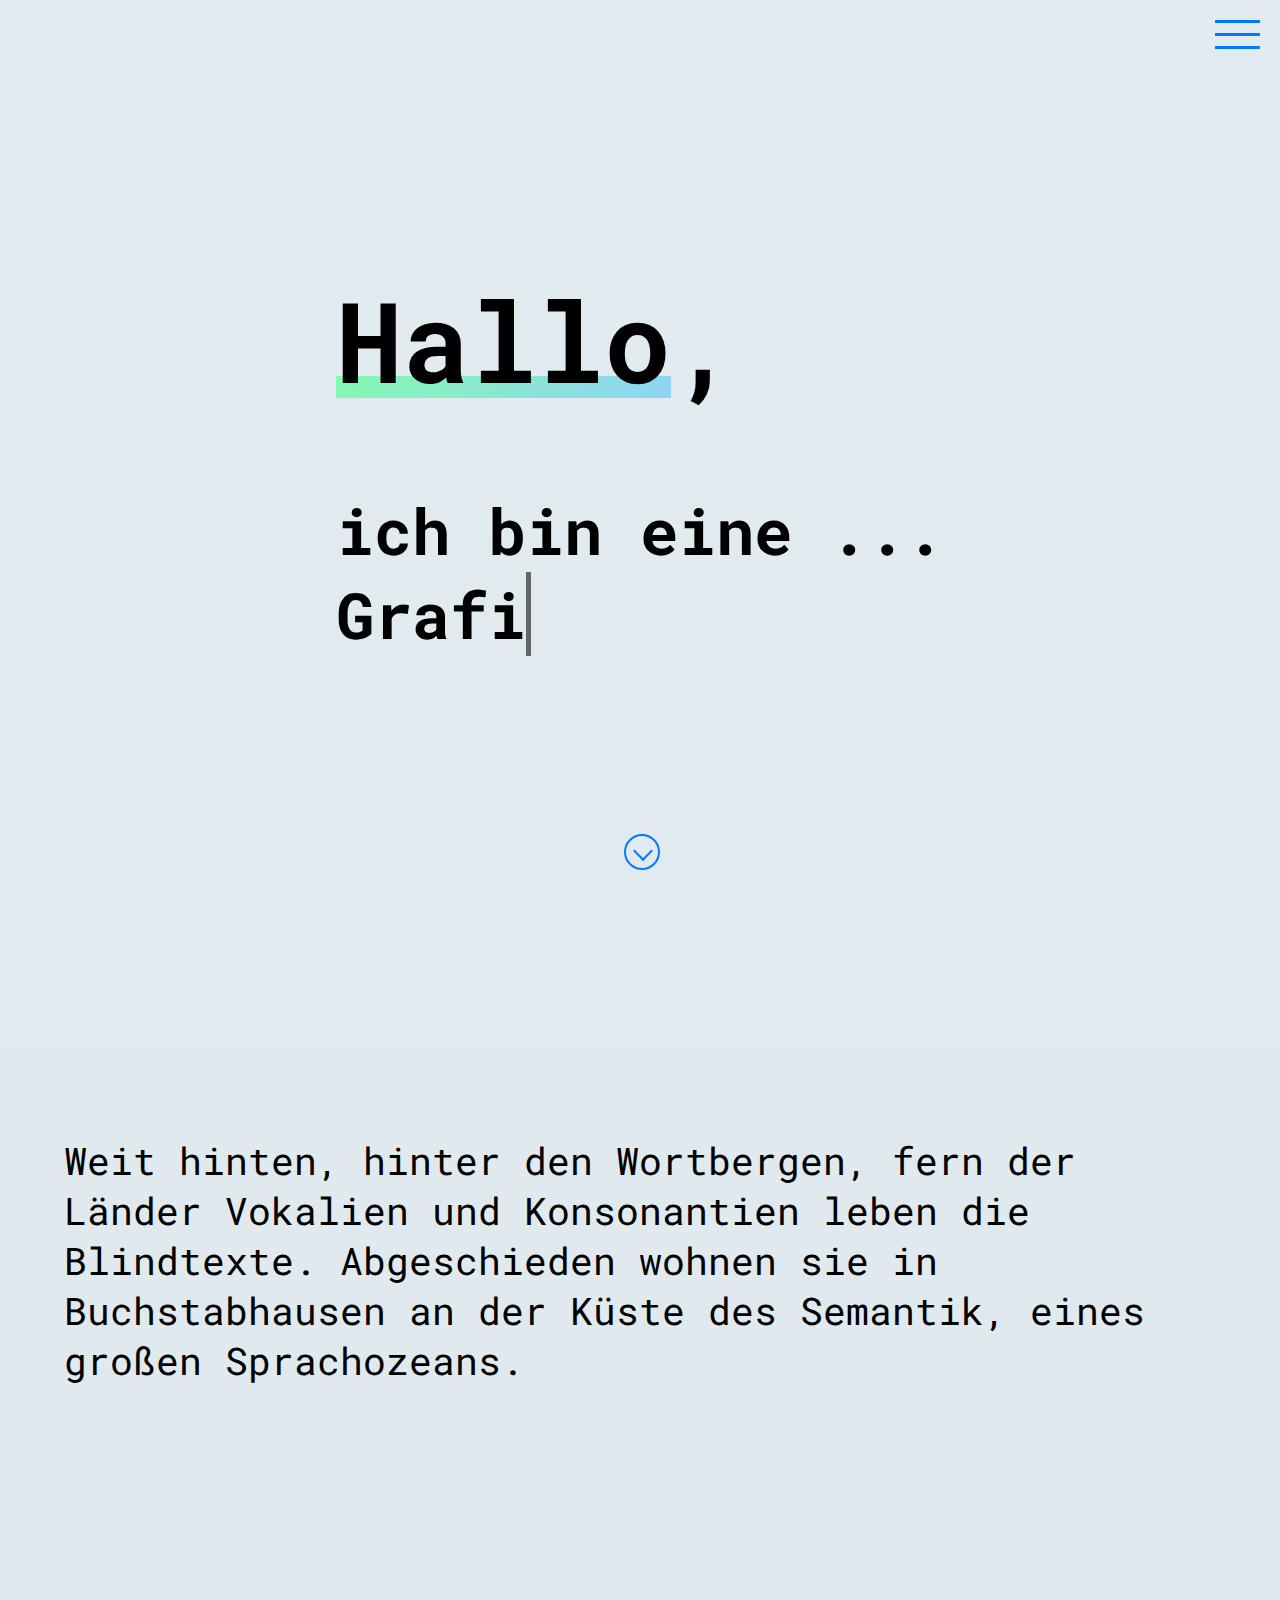
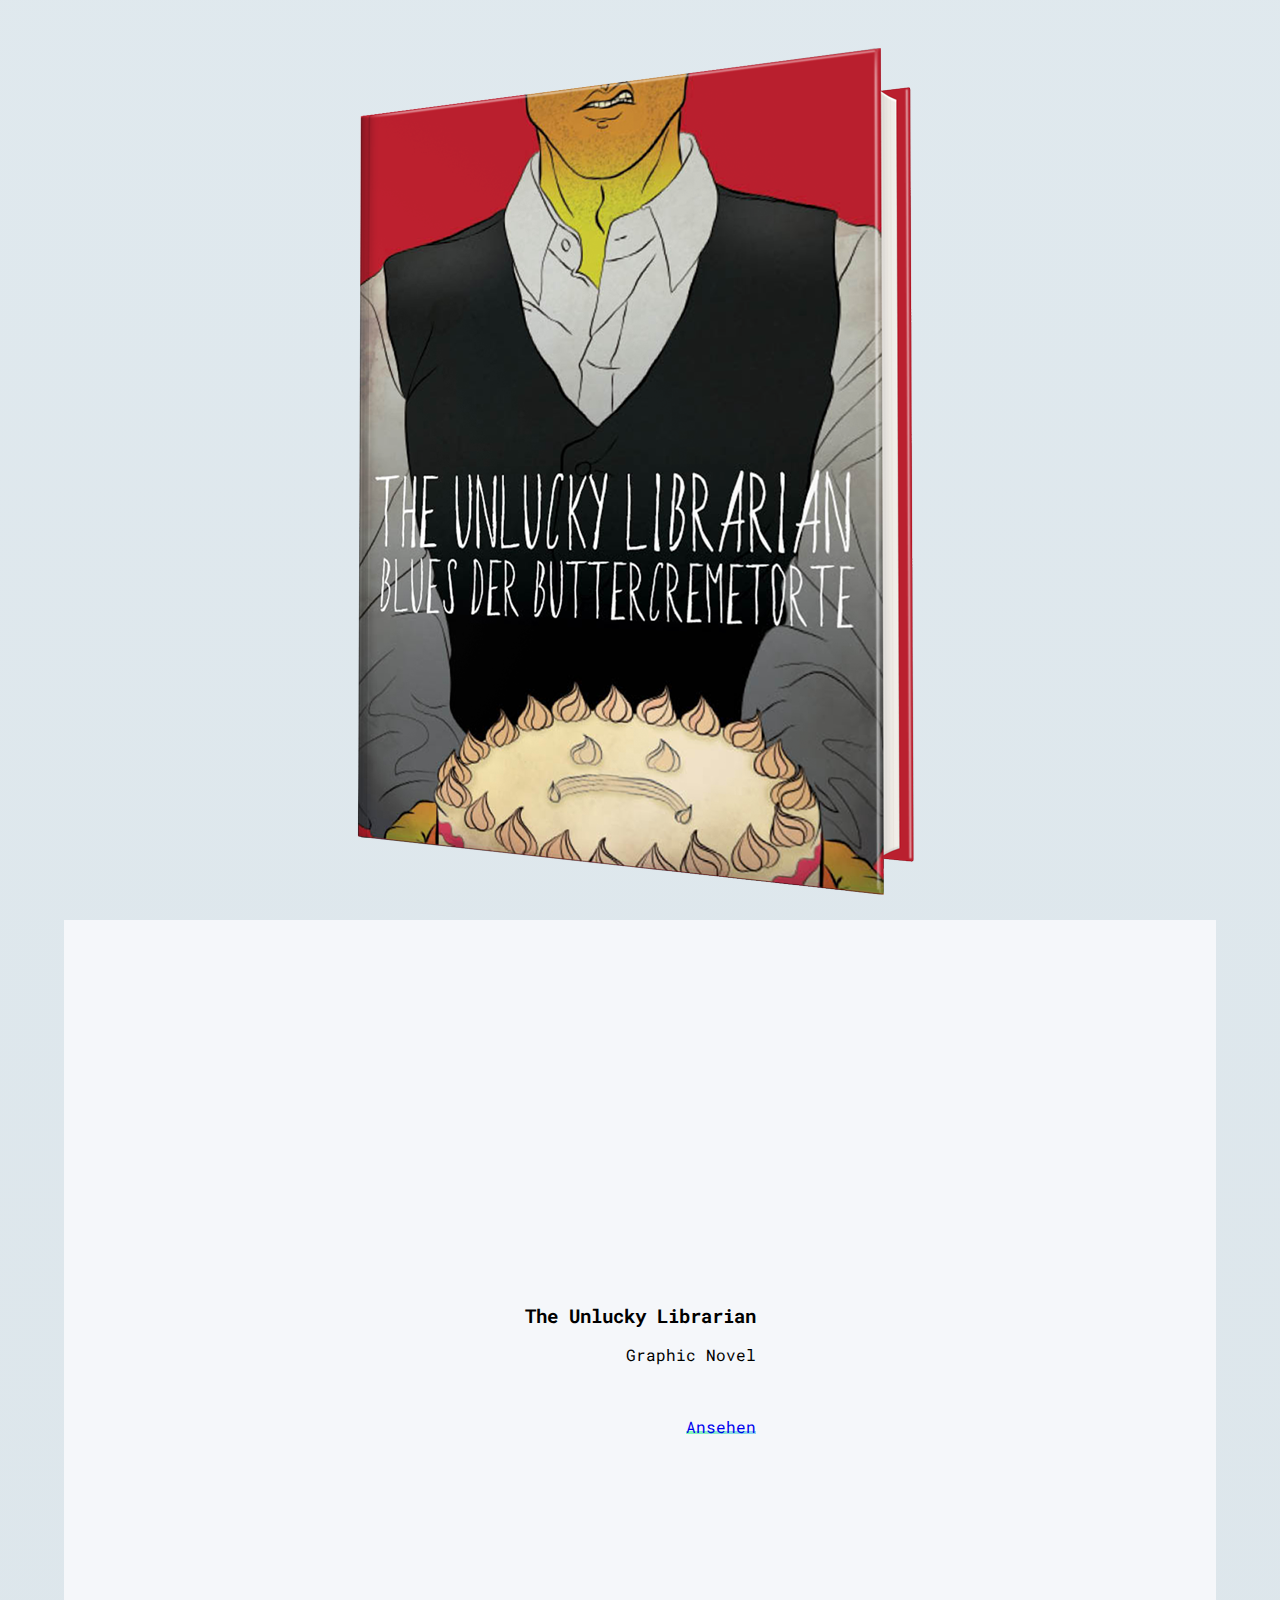
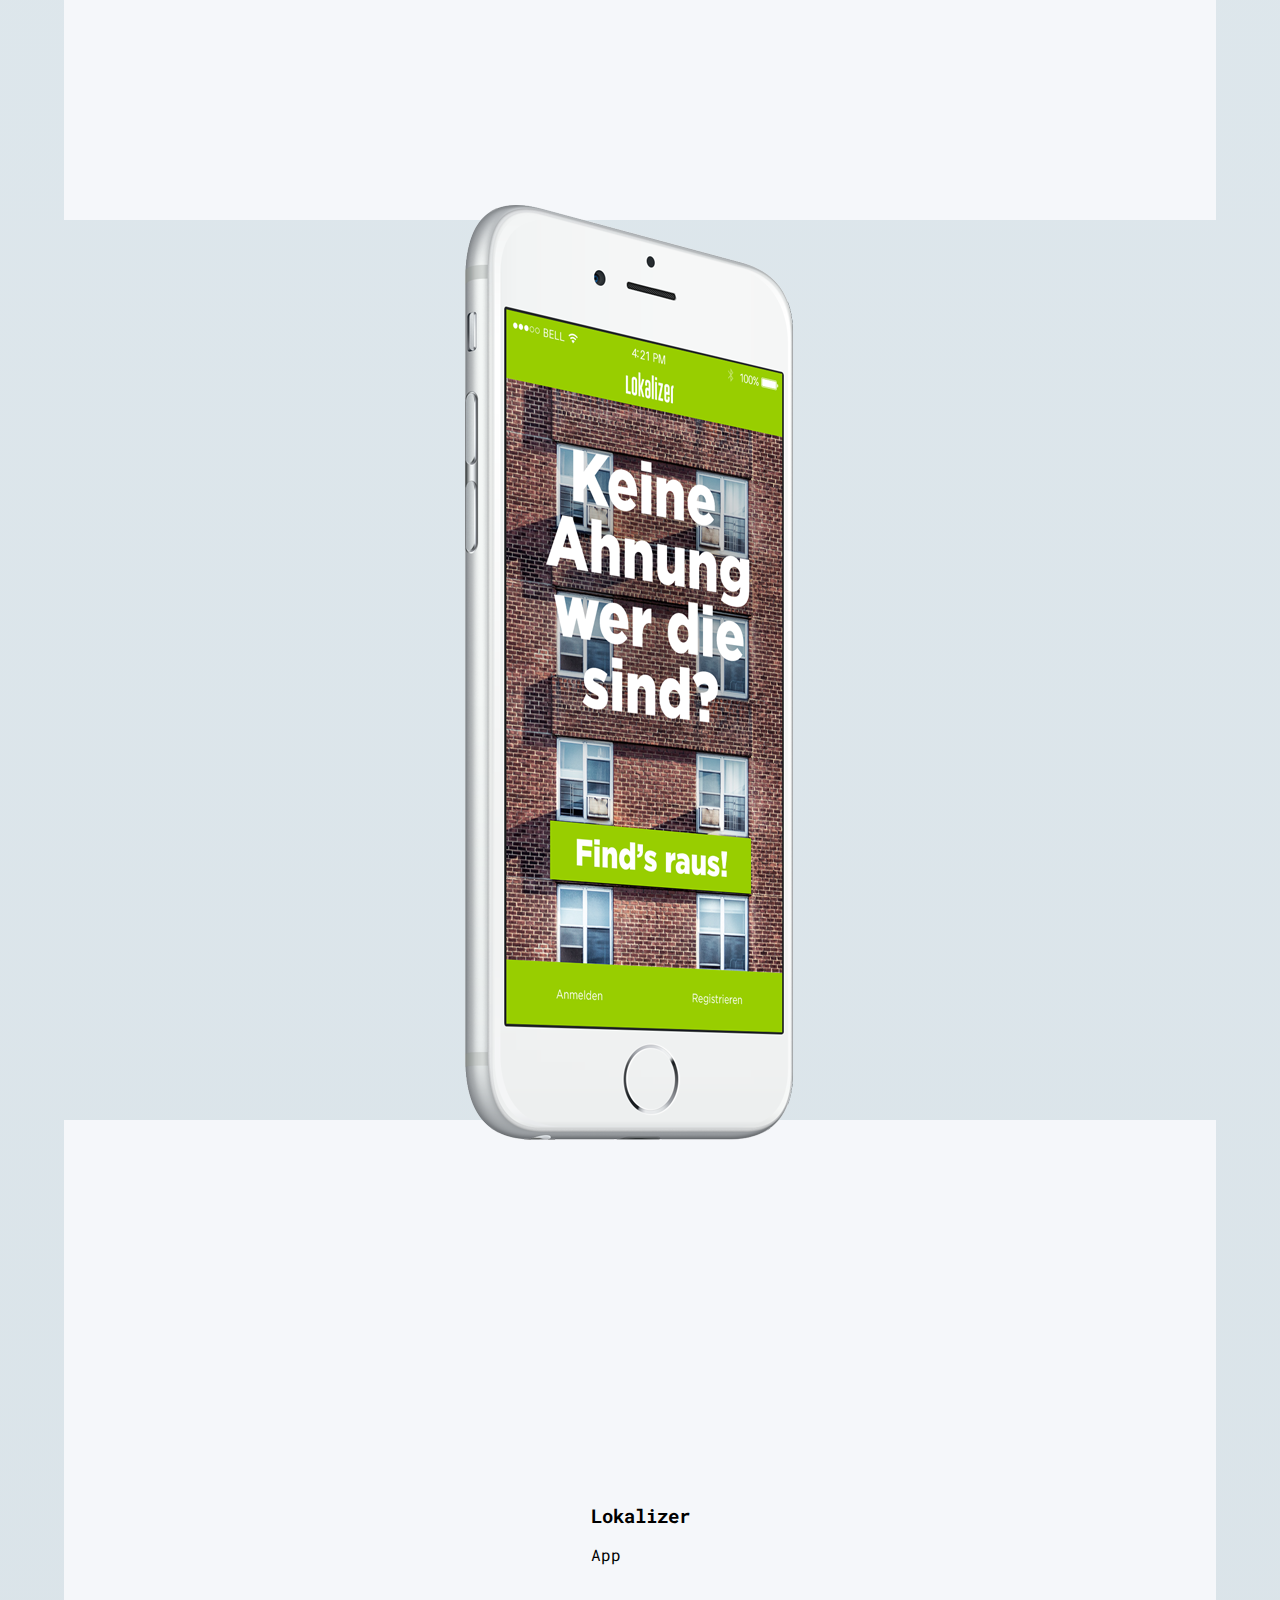
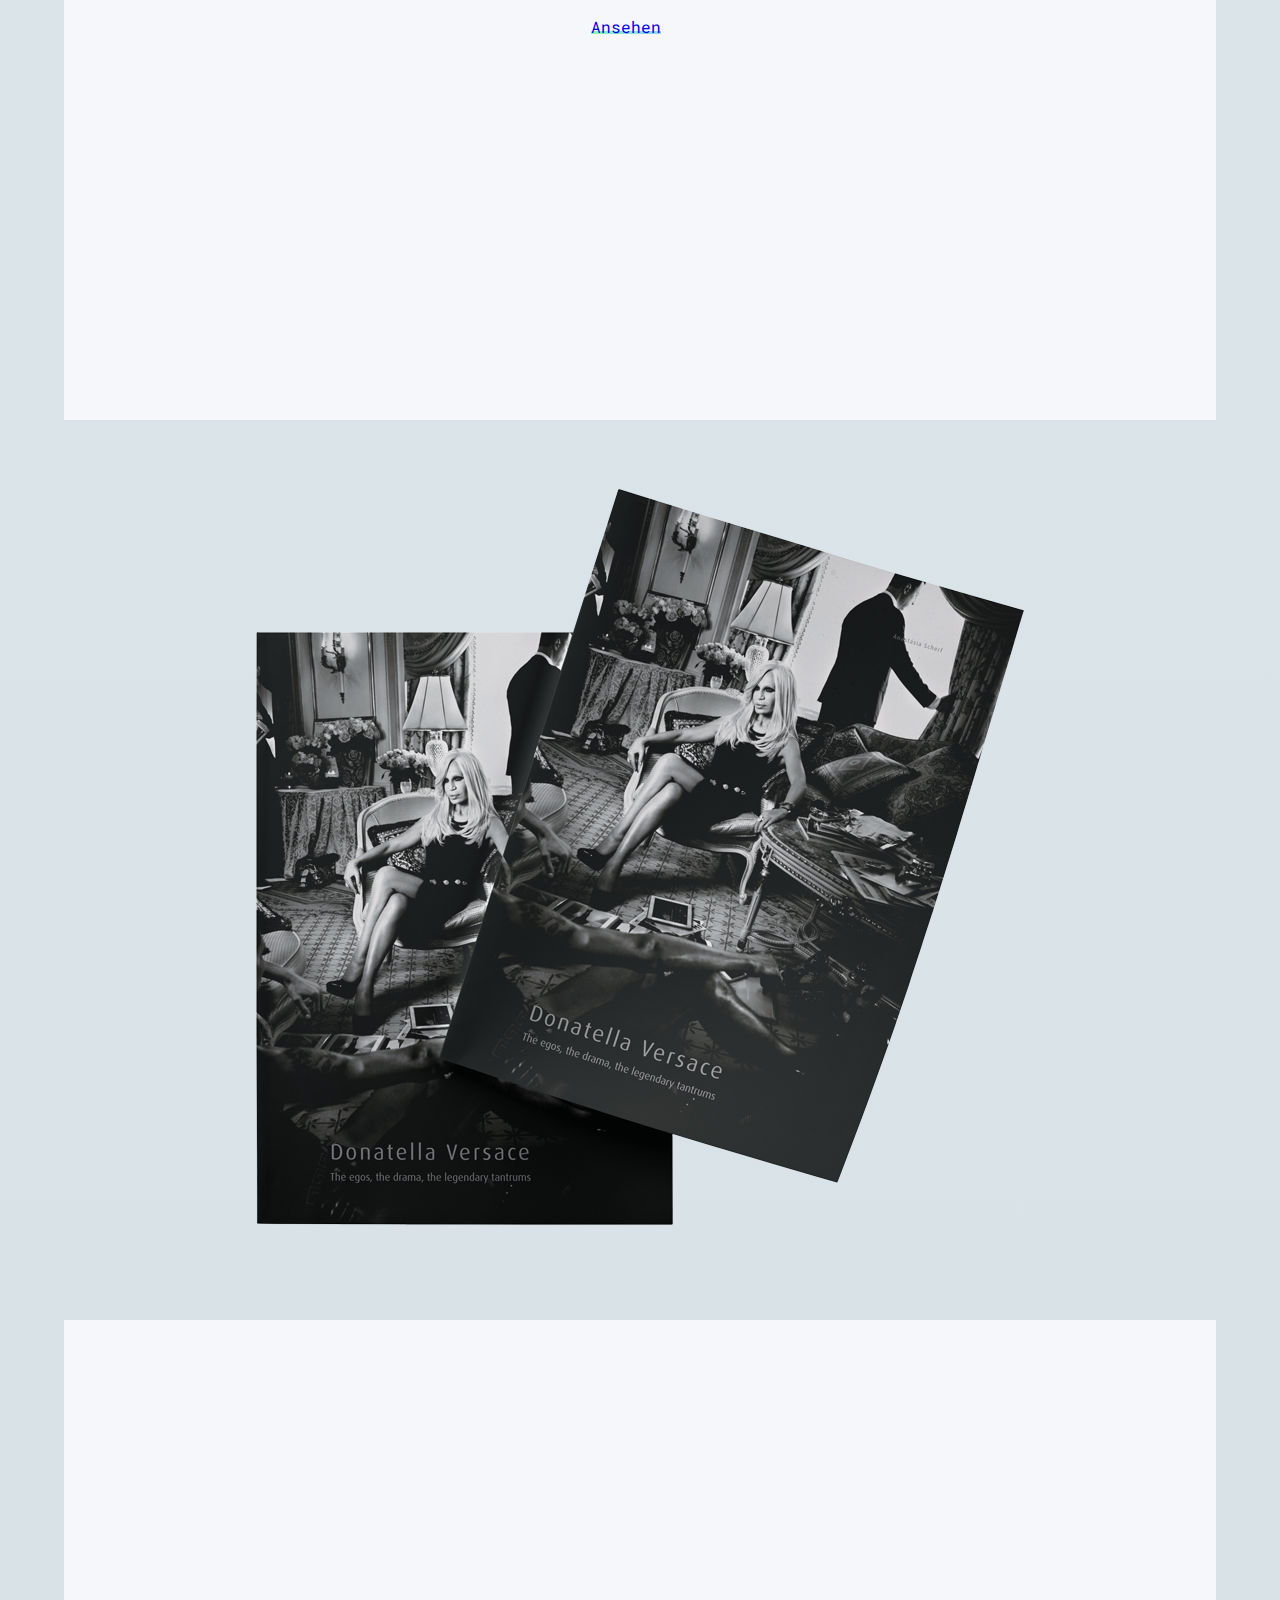
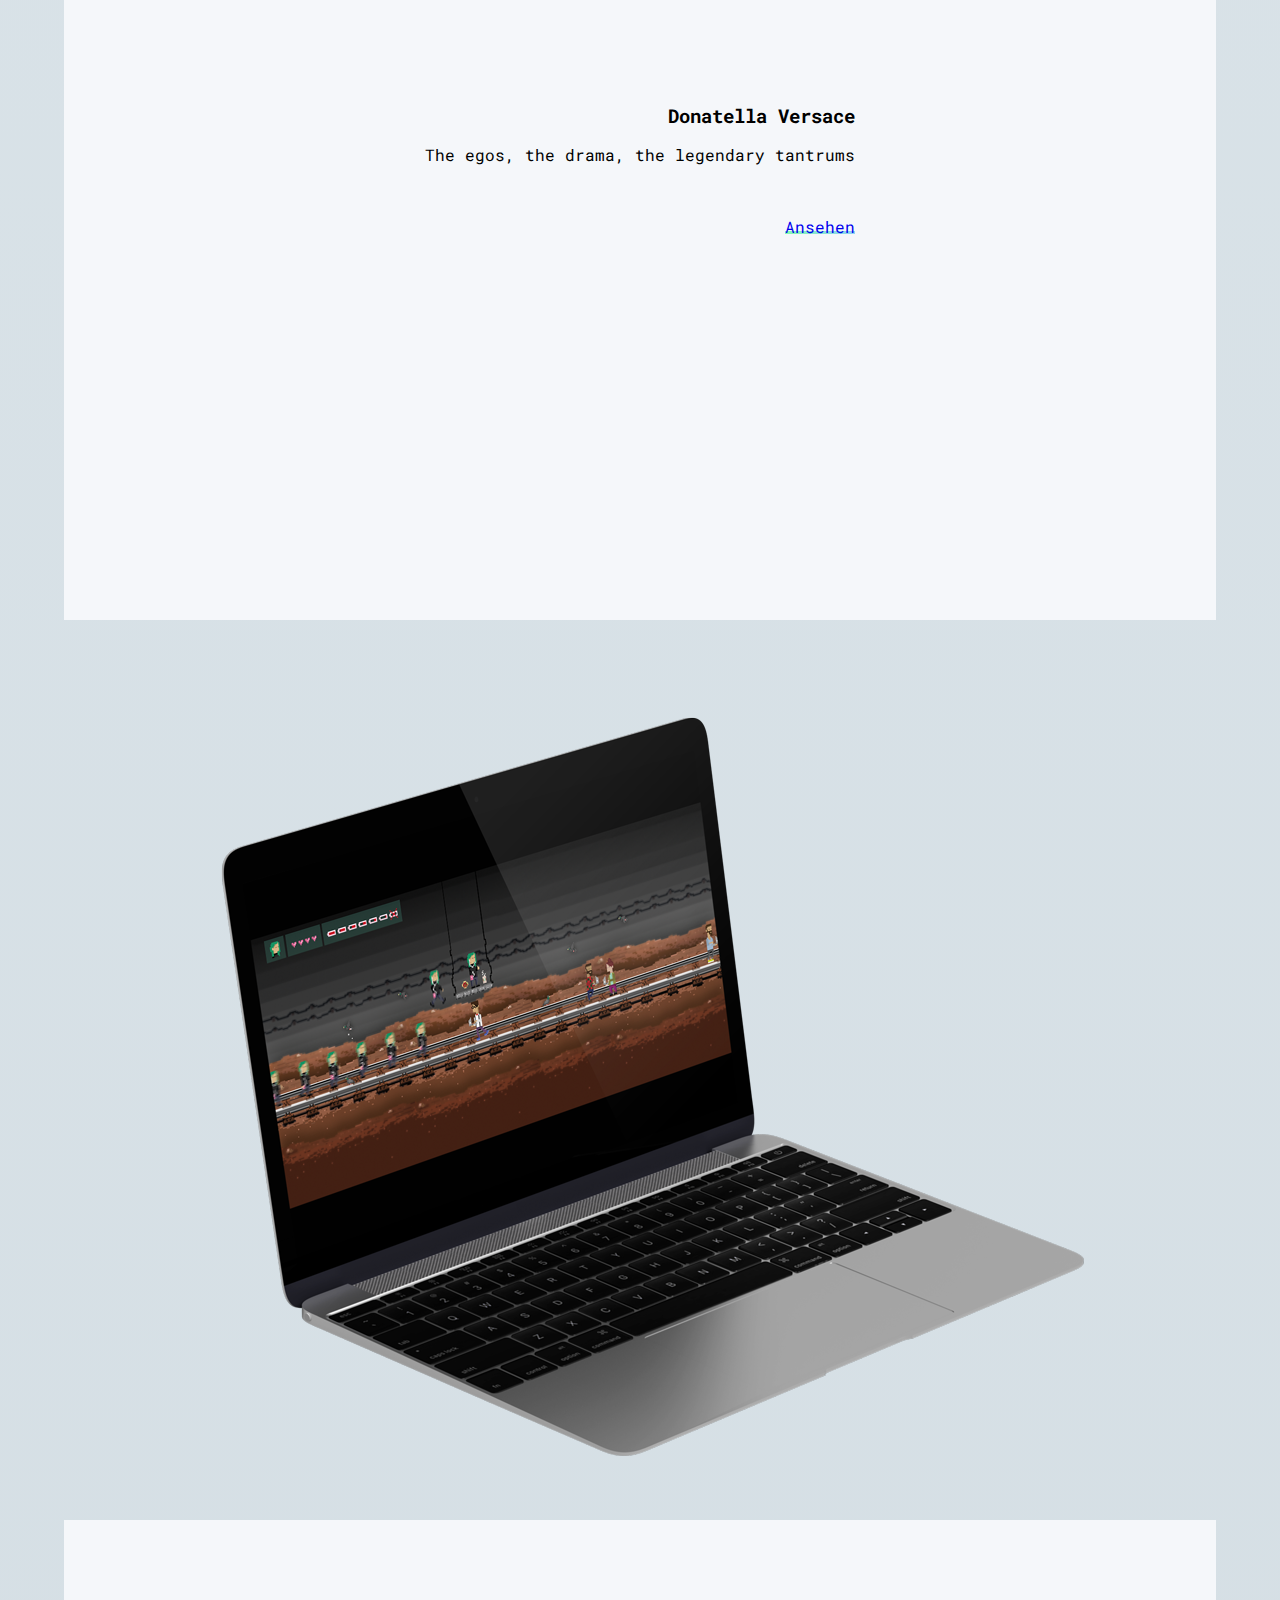
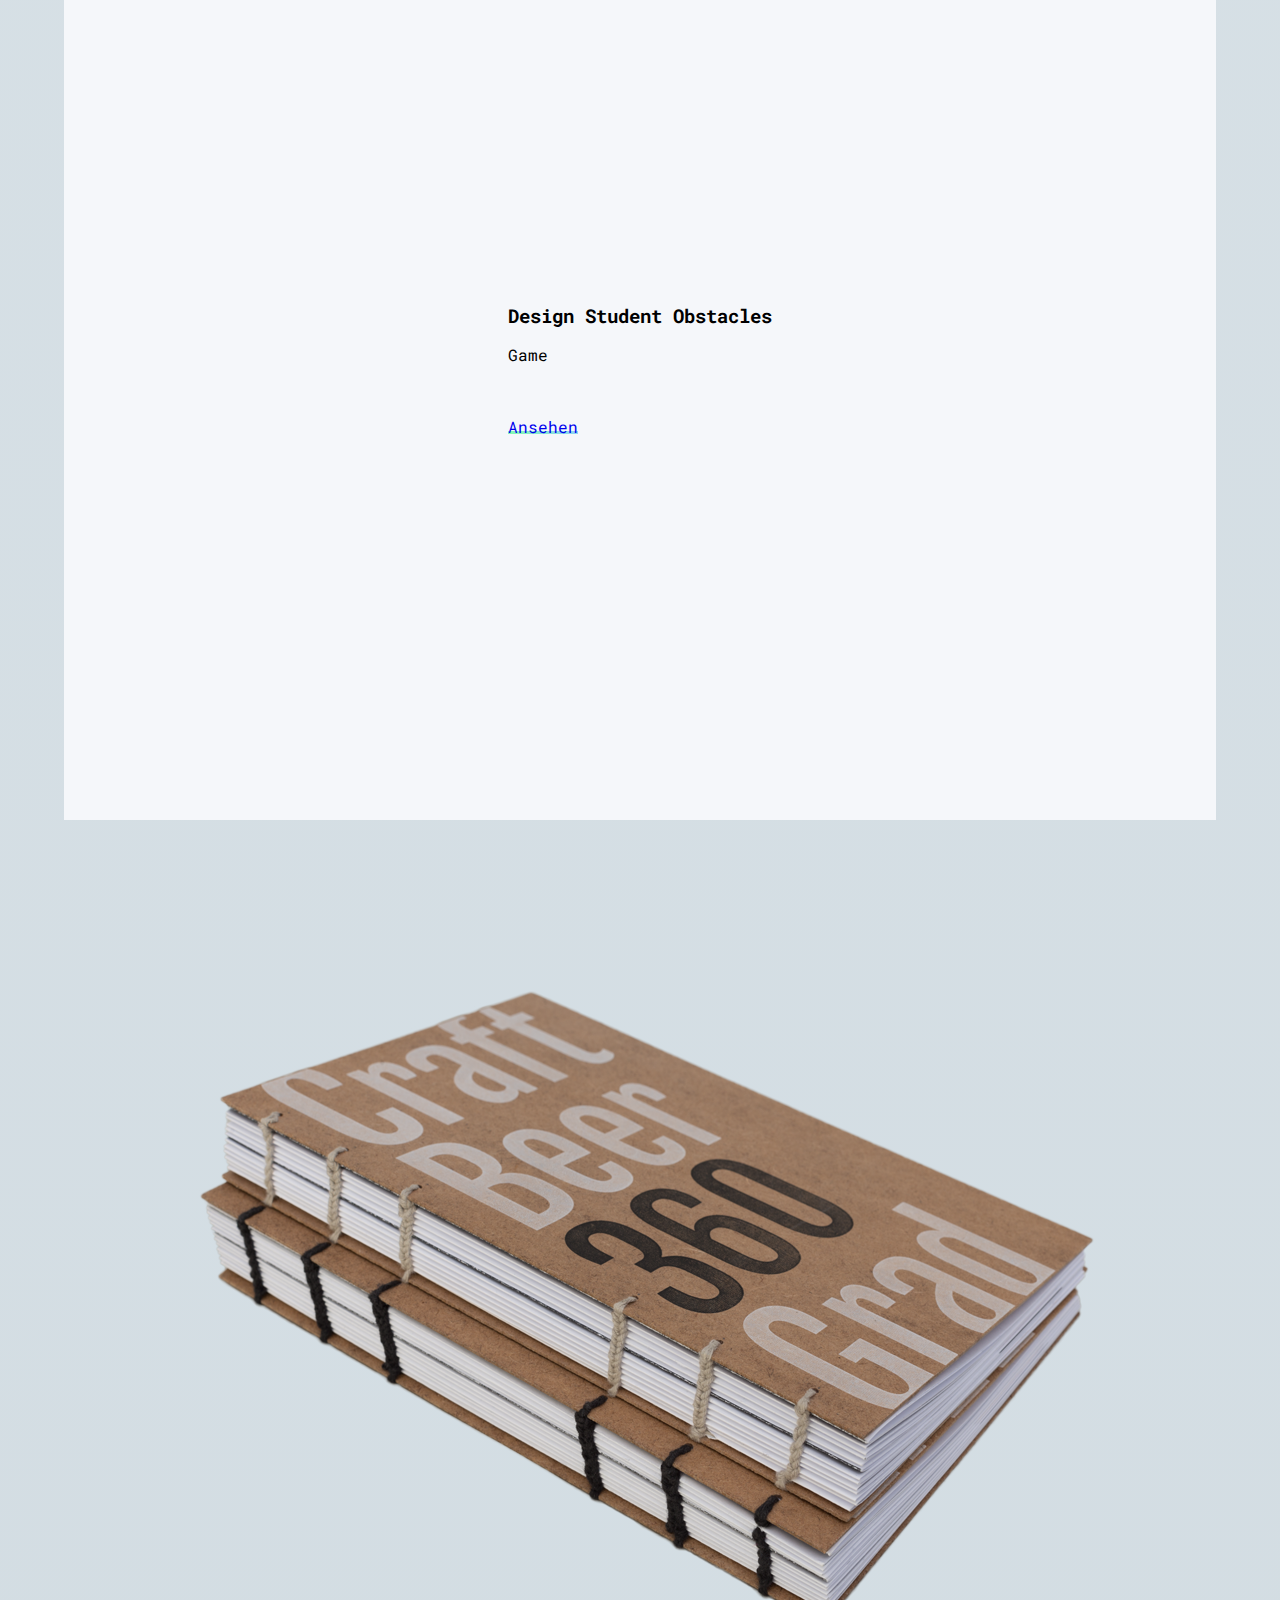
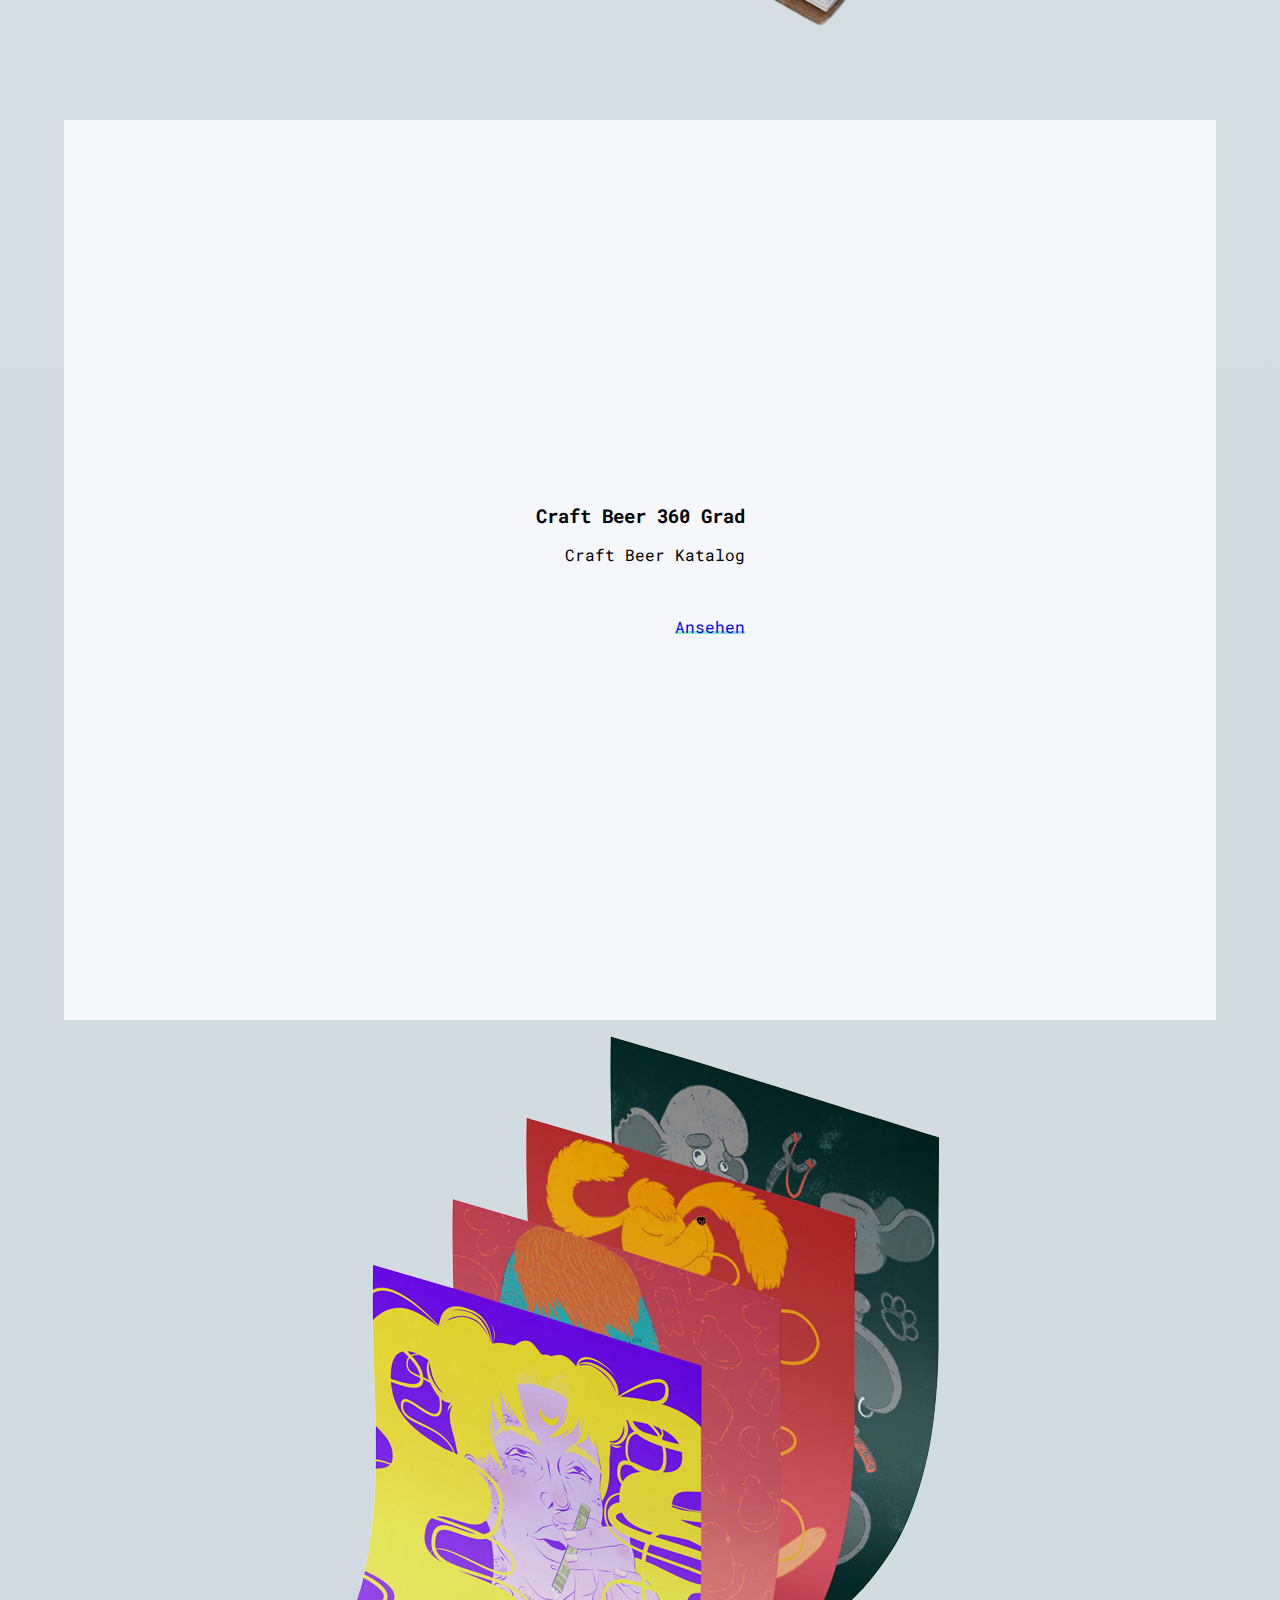
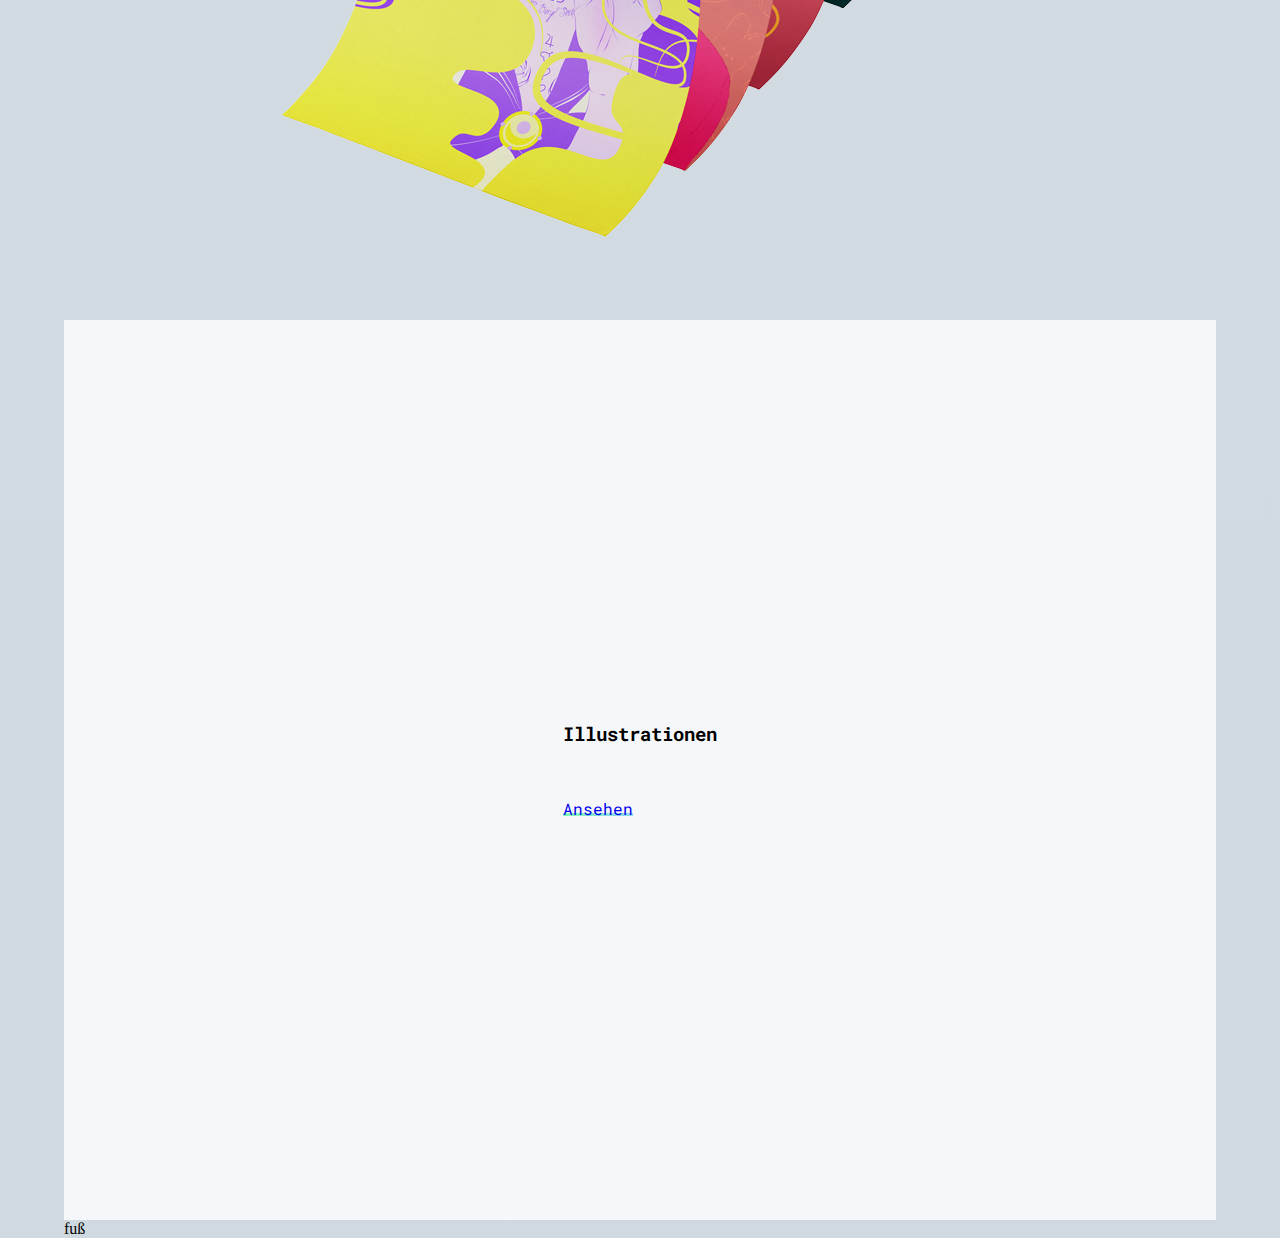
==== index.html @ dd67b076 "lokalizer fertig" ====
<!DOCTYPE html>
<html lang="en">

<head>
  <title>Anastasia Scherf</title>
  <meta charset="UTF-8">
  <meta name="viewport" content="width=device-width, initial-scale=1, shrink-to-fit=no">
  <link rel="stylesheet" href="https://maxcdn.bootstrapcdn.com/bootstrap/4.0.0-beta.2/css/bootstrap.min.css" integrity="sha384-PsH8R72JQ3SOdhVi3uxftmaW6Vc51MKb0q5P2rRUpPvrszuE4W1povHYgTpBfshb" crossorigin="anonymous">
  <link rel="stylesheet" href="css/stylesheet.css">
</head>

<body>

  <!-- Navigation anfang -->
  <div class='navbar-toggle' title='Menu'>
    <div class='bar1'></div>
    <div class='bar2'></div>
    <div class='bar3'></div>
  </div>


  <nav class="nav-hide">
    <div class="schrift_nav">
      <ul>
        <li><a href="#header">Home</a></li>
        <li><a href="#tul">Works</a></li>
        <li><a href="#about">About</a></li>
        <li><a href="#about">Contact</a></li>
      </ul>
    </div>
  </nav>
  <!-- Navigation ende -->

  <div class="wrapper" id="wrapper">
    <!--header section-->
    <header>
      <section class="header" id="header">
        <div class="container-fluid">
          <div class="introtypo">
            <h1><span class="underline--magical">Hallo</span>,</h1>
            <h2>ich bin eine ...</br>
          <span
             class="txt-rotate"
             data-period="2000"
             data-rotate='[ "Grafikdesignerin.", "Kommunikationsdesignerin.", "Was-auch-immer- Designerin.", "Alles Designerin.", "Designerin!" ]'></span>
        </h2>
          </div>
        <div class="scrollpfeil">
          <a href="#about" class="scroll-down" address="true"></a>
        </div>
  </div>
  </section>
  </header>
  <!--about section-->
  <section class="about" id="about">
    <div class="container">
      <div class="beschreibung_text">
        <p> Weit hinten, hinter den Wortbergen, fern der Länder Vokalien und Konsonantien leben die Blindtexte. Abgeschieden wohnen sie in Buchstabhausen an der Küste des Semantik, eines großen Sprachozeans. </p>
      </div>
  </section>
  <!--tul buch section-->
  <section class="tul" id="tul">
    <div class="container-fluid">
      <div class="row">
        <div class="col-sm-12 col-md-6 order-md-2 rightside bilder">
          <img src="img/tul_cover_book.png" class="img-fluid" alt="" />
        </div>
        <div class="col-sm-12 col-md-6 order-md-1 leftside">
          <div class="ueberschriften_l">
            <h3> The Unlucky Librarian </h3>
            <p> Graphic Novel </p>
            <br/>
            <p><span class="underline--magical"><a href="theunluckylibrarian.html">Ansehen</a></span></p>
          </div>
        </div>
      </div>
    </div>
  </section>
  <!--nachbarschafts app section-->
  <section class="nachbarschaft" id="nachbarschaft">
    <div class="container-fluid">
      <div class="row">
        <div class="col-sm-12 col-md-6 order-md-1 rightside bilder">
          <img src="img/lokalizer_iphone.png" class="img-fluid" alt="" />
        </div>
        <div class="col-sm-12 col-md-6 order-md-2 leftside">
          <div class="ueberschriften_r">
            <h3> Lokalizer </h3>
            <p> App </p>
            <br/>
            <p><span class="underline--magical"><a href="lokalizer.html">Ansehen</a></span></p>
          </div>
        </div>
      </div>
    </div>
  </section>
  <!--donatella versace magazin section-->
  <section class="donatella" id="donatella">
    <div class="container-fluid">
      <div class="row">
        <div class="col-sm-12 col-md-6 order-md-2 rightside bilder">
          <img src="img/donatella_cover.png" class="img-fluid" alt="" />
        </div>
        <div class="col-sm-12 col-md-6 order-md-1 leftside">
          <div class="ueberschriften_l">
            <h3> Donatella Versace </h3>
            <p> The egos, the drama, the legendary tantrums </p>
            <br/>
            <p><span class="underline--magical"><a href="donatellaversace.html">Ansehen</a></span></p>
          </div>
        </div>
      </div>
    </div>
  </section>
  <!--dso spiel section-->
  <section class="dso" id="dso">
    <div class="container-fluid">
      <div class="row">
        <div class="col-sm-12 col-md-6 order-md-1 rightside bilder">
          <img src="img/dso_macbook.png" class="img-fluid" alt="" />
        </div>
        <div class="col-sm-12 col-md-6 order-md-2 leftside">
          <div class="ueberschriften_r">
            <h3> Design Student Obstacles </h3>
            <p> Game </p>
            <br/>
            <p><span class="underline--magical"><a href="#">Ansehen</a></span></p>
          </div>
        </div>
      </div>
    </div>
  </section>
  <!--craft beer section-->
  <section class="craft_beer" id="craft_beer">
    <div class="container-fluid">
      <div class="row">
        <div class="col-sm-12 col-md-6 order-md-2 rightside bilder">
          <img src="img/360grad_cover_2.png" class="img-fluid" alt="" />
        </div>
        <div class="col-sm-12 col-md-6 order-md-1 leftside">
          <div class="ueberschriften_l">
            <h3> Craft Beer 360 Grad </h3>
            <p> Craft Beer Katalog </p>
            <br/>
            <p><span class="underline--magical"><a href="craftbeer.html">Ansehen</a></span></p>
          </div>
        </div>
      </div>
    </div>
  </section>
  <!--dso spiel section-->
  <section class="illustrationen" id="illustrationen">
    <div class="container-fluid">
      <div class="row">
        <div class="col-sm-12 col-md-6 order-md-1 rightside bilder">
          <img src="img/illustrationen_cover.png" class="img-fluid" alt="" />
        </div>
        <div class="col-sm-12 col-md-6 order-md-2 leftside">
          <div class="ueberschriften_r">
            <h3> Illustrationen </h3>
            <p> </p>
            <br/>
            <p><span class="underline--magical"><a href="#">Ansehen</a></span></p>
          </div>
        </div>
      </div>
    </div>
  </section>
  <!--footer section-->
  <section class="footer" id="footer">
    fuß
  </section>
  </div>
  <!--wrapper end-->

  <script src="https://code.jquery.com/jquery-3.2.1.slim.min.js" integrity="sha384-KJ3o2DKtIkvYIK3UENzmM7KCkRr/rE9/Qpg6aAZGJwFDMVNA/GpGFF93hXpG5KkN" crossorigin="anonymous"></script>
  <script src="https://cdnjs.cloudflare.com/ajax/libs/popper.js/1.12.3/umd/popper.min.js" integrity="sha384-vFJXuSJphROIrBnz7yo7oB41mKfc8JzQZiCq4NCceLEaO4IHwicKwpJf9c9IpFgh" crossorigin="anonymous"></script>
  <script src="https://maxcdn.bootstrapcdn.com/bootstrap/4.0.0-beta.2/js/bootstrap.min.js" integrity="sha384-alpBpkh1PFOepccYVYDB4do5UnbKysX5WZXm3XxPqe5iKTfUKjNkCk9SaVuEZflJ" crossorigin="anonymous"></script>
  <script src="js/nav.js"></script>
  <script src="js/jquery-2.1.3.js"></script>
  <script src="js/typer.js"></script>


  <!--<script>$('#toggle').click(function() {
   $(this).toggleClass('active');
   $('#overlay').toggleClass('open');
 });</script>-->
</body>

</html>
---- css/stylesheet.css ----
@import url('https://fonts.googleapis.com/css?family=Roboto+Mono');
body {
  padding: 0;
  margin: 0;
  height: 100%;
  background-image: linear-gradient(to top, #cfd9df 0%, #e2ebf0 100%);
  background-repeat:no-repeat
}

a:link {
  text-decoration: none;
}

/* Hamburger Menü anfang*/
nav, .navbar-toggle {
  -webkit-touch-callout: none;
  -webkit-user-select: none;
  -khtml-user-select: none;
  -moz-user-select: none;
  -ms-user-select: none;
  user-select: none;
}

nav {
  position: fixed;
  z-index: 10;
  background-image: linear-gradient(to top, #cfd9df 0%, #e2ebf0 100%);
  width: 100%;
  height: 100vh;
  text-align: center;
  display: table;
}

.nav-hide {
  display: none;
}

nav ul {
  display: table-cell;
  vertical-align: middle;
  padding-left: 0 !important;
}

nav ul li {
  list-style: none;
}

nav ul li a {
  text-decoration: none;
  background-image: linear-gradient(120deg, #84fab0 0%, #8fd3f4 100%);
  background-repeat: no-repeat;
  background-size: 100% 0.2em;
  background-position: 0 88%;
  transition: background-size 0.25s ease-in;
}

nav ul li a:hover {
  background-size: 100% 88%;
}

.schrift_nav {
  font-size: 5vw;
  padding-top: 80px;
  display: flex;
  align-items: center;
  justify-content: center;
  color: #007bff;
  font-family: 'Roboto Mono', monospace;
}

.navbar-toggle {
  position: fixed;
  top: 20px;
  right: 20px;
  width: 45px;
  height: 45px;
  z-index: 20;
  cursor: pointer;
}

.bar1, .bar2, .bar3 {
  width: 100%;
  height: 3px;
  margin-bottom: 10px;
  background-color: #007bff;
  transition: all 0.3s ease-in-out;
}

.navbar-on .bar1, .navbar-on .bar2, .navbar-on .bar3 {
  background-color: white;
}

.navbar-on .bar1 {
  transform-origin: 10% 40%;
  transform: rotate(45deg);
}

.navbar-on .bar3 {
  transform-origin: 10% 40%;
  transform: rotate(-45deg);
}

.navbar-on .bar2 {
  background-color: transparent;
}
/* Hamburger Menü ende */
.wrapper {
  padding: 0 5%;
}

.header {
  height: 100vh;
  display: flex;
  padding: 0 4%;
  align-items: center;
  justify-content: center;
}

.introtypo {
  font-family: 'Roboto Mono', monospace;
}

.introtypo h1 {
  font-size: 7em;
}

.introtypo h2 {
  font-size: 4em;
}

/* Scroll Pfeil anfang */
.scroll-down {
  position: absolute;
  bottom: 30px;
  left: 50%;
  margin-left: -16px;
  display: block;
  width: 32px;
  height: 32px;
  border: 2px solid #007bff;
  background-size: 14px auto;
  border-radius: 50%;
  z-index: 2;
}

.scroll-down:before {
    position: absolute;
    top: calc(50% - 8px);
    left: calc(50% - 6px);
    transform: rotate(-45deg);
    display: block;
    width: 12px;
    height: 12px;
    content: "";
    border: 2px solid #007bff;
    border-width: 0px 0 2px 2px;
}
/* Scroll Pfeil ende */

.about {
  height: 80vh;
  display: flex;
  justify-content: center;
  align-items: center;
}

.beschreibung_text {
  font-family: 'Roboto Mono', monospace;
  display: flex;
  align-items: center;
  font-size: 3vw;
  word-break: break-word;
  height: 100%;
}

.tul {
  height: 100%;
  width: 100%;
}

.nachbarschaft {
  height: 100%;
}

.donatella {
  height: 100%;
}

.dso {
  height: 100%;
}

.craft_beer {
  height: 100%;
}

.illustrationen {
  height: 100%;
}


.leftside {
  background-color: #f5f7fa;
  display: flex;
  justify-content: center;
  align-items: center;
  height: 100vh;
}

.rightside {
  display: flex;
  justify-content: center;
  align-items: center;
  height: 100vh;
}


.bilder {
  animation: floating 5s -1s infinite;
}

@keyframes floating {
  0%, 100% {
    transform: translateY(-5%);
  }
  50% {
    transform: translateY(0);
  }
}

.ueberschriften_l {
  font-family: 'Roboto Mono', monospace;
  z-index: 1;
  position: relative;
  display: block;
  text-align: right;
  line-height: 20px;
}

.ueberschriften_r {
  font-family: 'Roboto Mono', monospace;
  z-index: 1;
  position: relative;
  display: block;
  text-align: left;
  line-height: 20px;
}

/* Hover effekt im Text anfang */
.underline--magical {
  background-image: linear-gradient(120deg, #84fab0 0%, #8fd3f4 100%);
  background-repeat: no-repeat;
  background-size: 100% 0.2em;
  background-position: 0 88%;
  transition: background-size 0.25s ease-in;
}

.underline--magical:hover {
  background-size: 100% 88%;
}
/* Hover effekt im Text ende */

/*TUL extra Seite anfang*/
.zu a {
  position: fixed;
  top: 50%;
  right: 5px;
  width: 45px;
  height: 45px;
  z-index: 20;
  cursor: pointer;
  color: #007bff;
  font-size: 3em;
}

.projekt_beschreibung {
  padding: 0 2%;
  height: 60vh;
  align-items: center;
  justify-content: center;
  display: flex;
  font-family: 'Roboto Mono', monospace;
  font-size: 1.2em;
}

.next_seite span{
  margin: 30px;
  line-height: 30px;
}

.next_seite {
  padding: 50px 0px;
  font-family: 'Roboto Mono', monospace;
}
/*TUL extra Seite ende*/

/* Lokalizer extras */

.lokalizer_hintergrund {
  background-image: linear-gradient(to top, #19dfb8 0%, #92ca04 100%);
  color: white;
}

.loka_texte_bilder {
    font-family: 'Roboto Mono', monospace;
    display: flex;
    justify-content: center;
    align-items: center;
    text-align: left;
}



@media (max-width: 768px) {
  .ueberschriften_l, .ueberschriften_r {
    line-height: 20px;
    text-align: center;
    padding: 10px 0 10px 0;
  }
  .bilder {
    padding: 50px 0 50px 0;
  }
  .schrift_nav {
    font-size: 40pt;
  }
  .beschreibung_text {
    font-size: 1.2em;
  }
  .projekt_beschreibung {
    height: 50vh;
    font-size: 1em;
    text-align: center;
  }
  .next_seite span{
    word-break: breal-word;
    margin: 100px;
    line-height: 50px;
  }
  .header {
    height: 30vh;
    padding-left: 0;
  }
  .about {
    height: 80vh;
  }
  .introtypo {
    font-size: 0.3em;
  }
  .scrollpfeil {
    display: none;
  }
  .loka_texte_bilder h3 {
    text-align: center;
    font-size: 1em;
  }
}

@media (max-width: 479px) {
  .ueberschriften_l, .ueberschriften_r {
    line-height: 20px;
    text-align: center;
    padding: 10px 0 10px 0;
  }
  .bilder {
    padding: 50px 0 50px 0;
  }
  .schrift_nav {
    font-size: 40pt;
  }
  .beschreibung_text {
    font-size: 1.2em;
  }
  .projekt_beschreibung {
    height: 50vh;
    font-size: 1em;
    text-align: center;
  }
  .next_seite span{
    word-break: breal-word;
    margin: 100px;
    line-height: 50px;
  }
  .header {
    height: 30vh;
    padding-left: 0;
  }
  .about {
    height: 80vh;
  }
  .introtypo {
    font-size: 0.3em;
  }
  .scrollpfeil {
    display: none;
  }
  .loka_texte_bilder h3 {
    text-align: center;
    font-size: 1em;
  }
}


@media (max-width: 960px) {
  .leftside {
    height: 50vh;
  }
  .rightside {
    height: 50vh;
  }
}
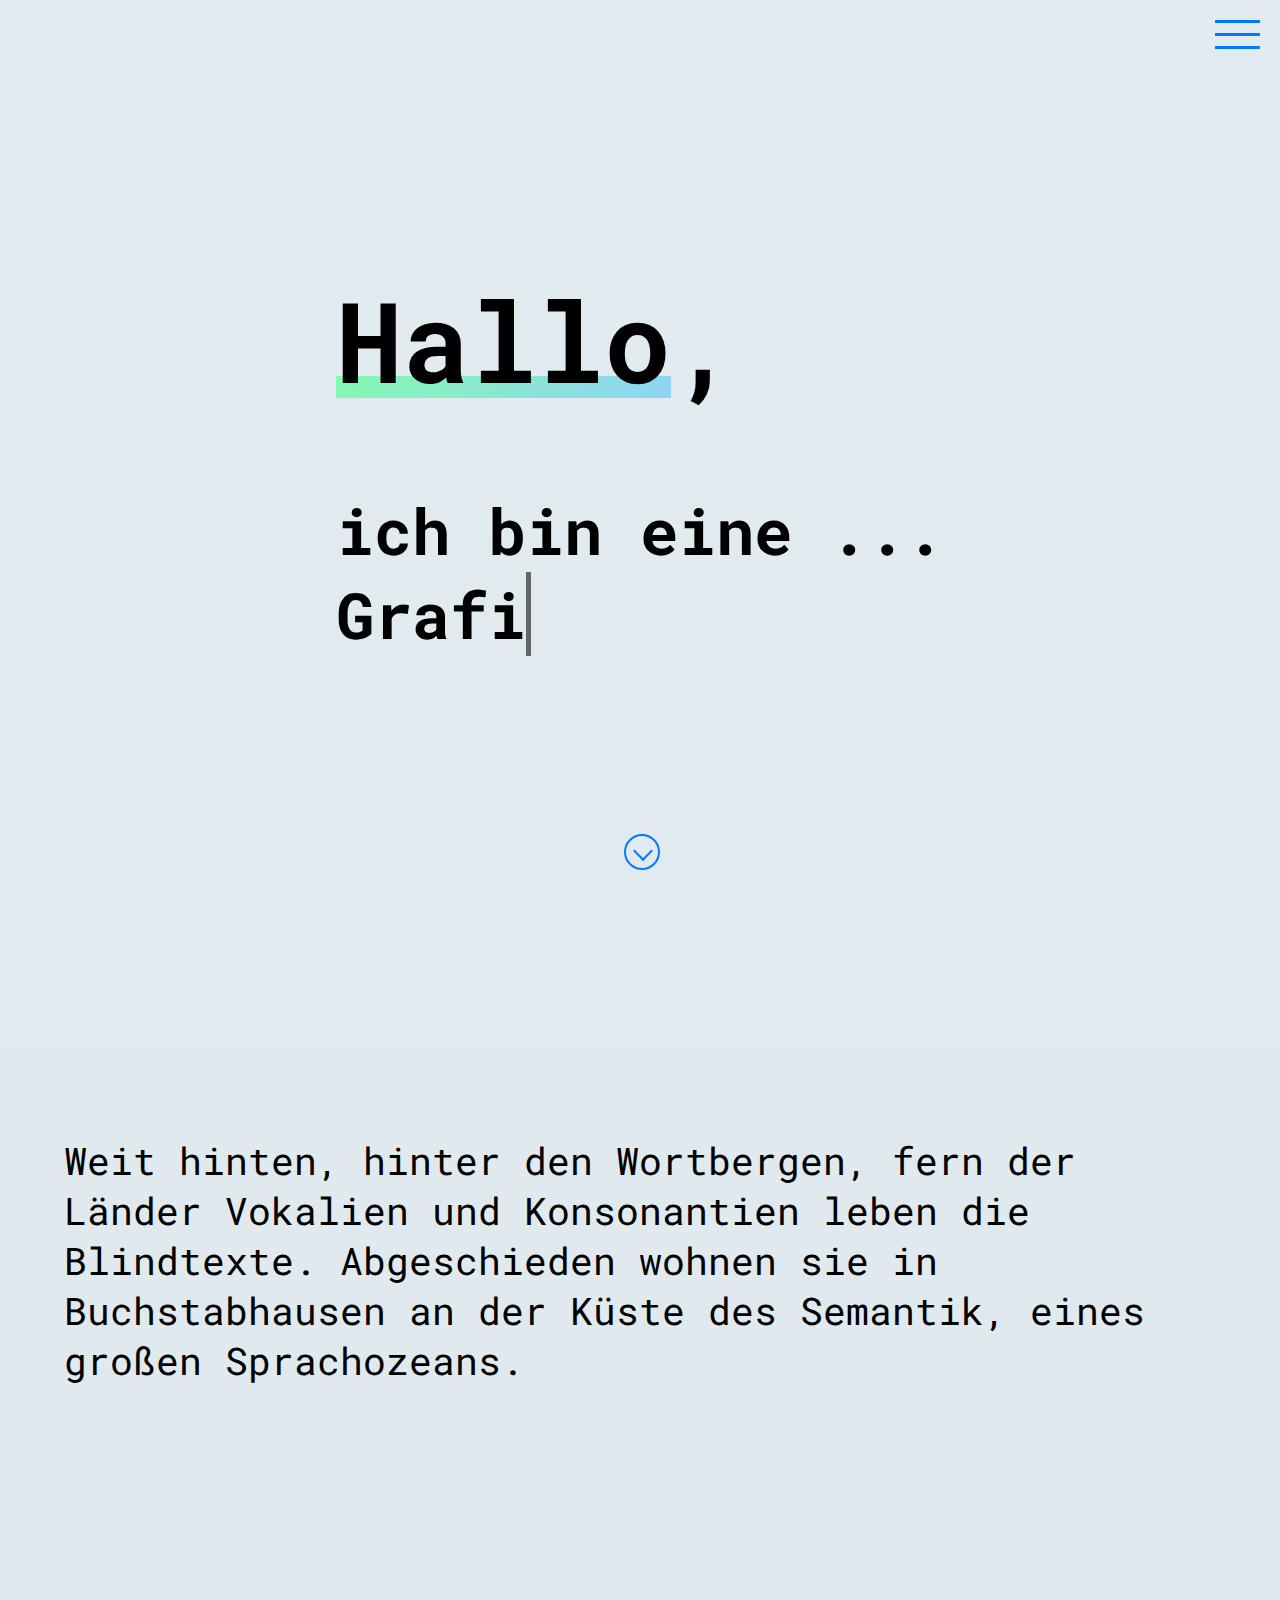
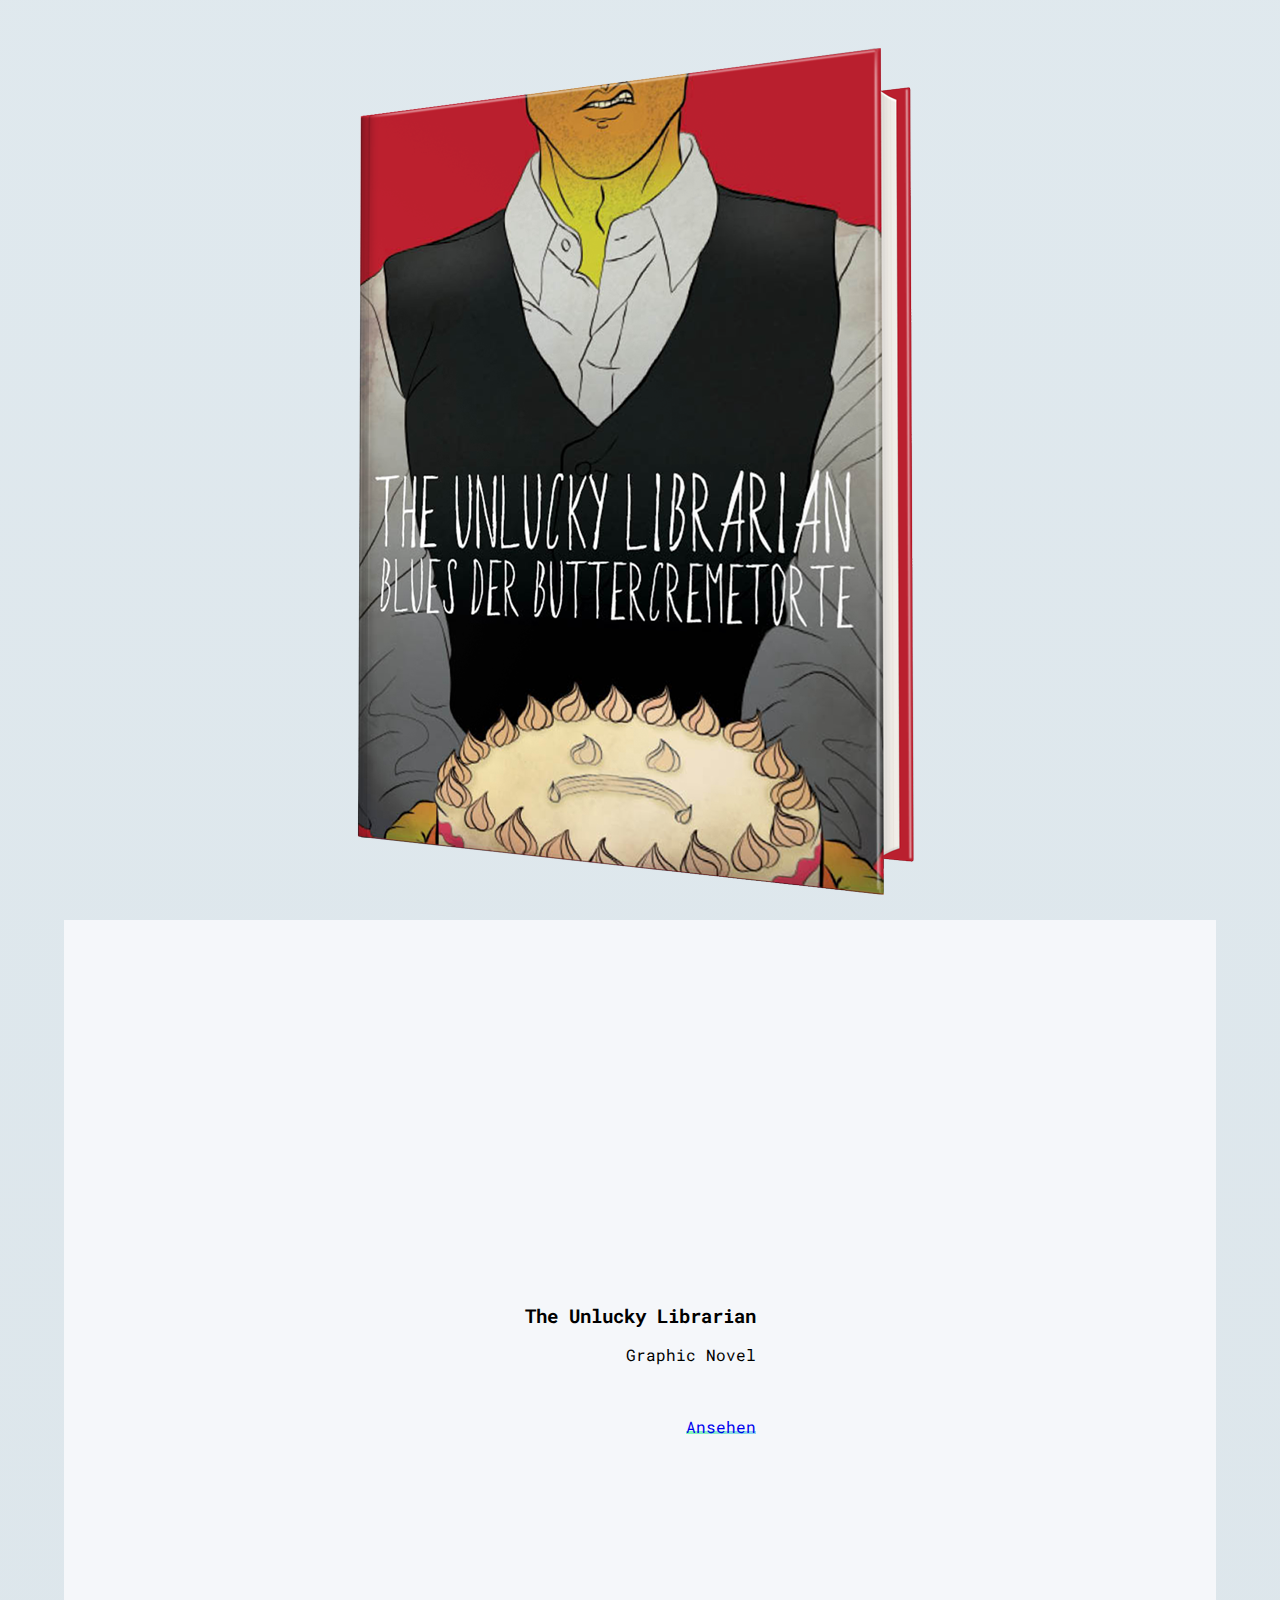
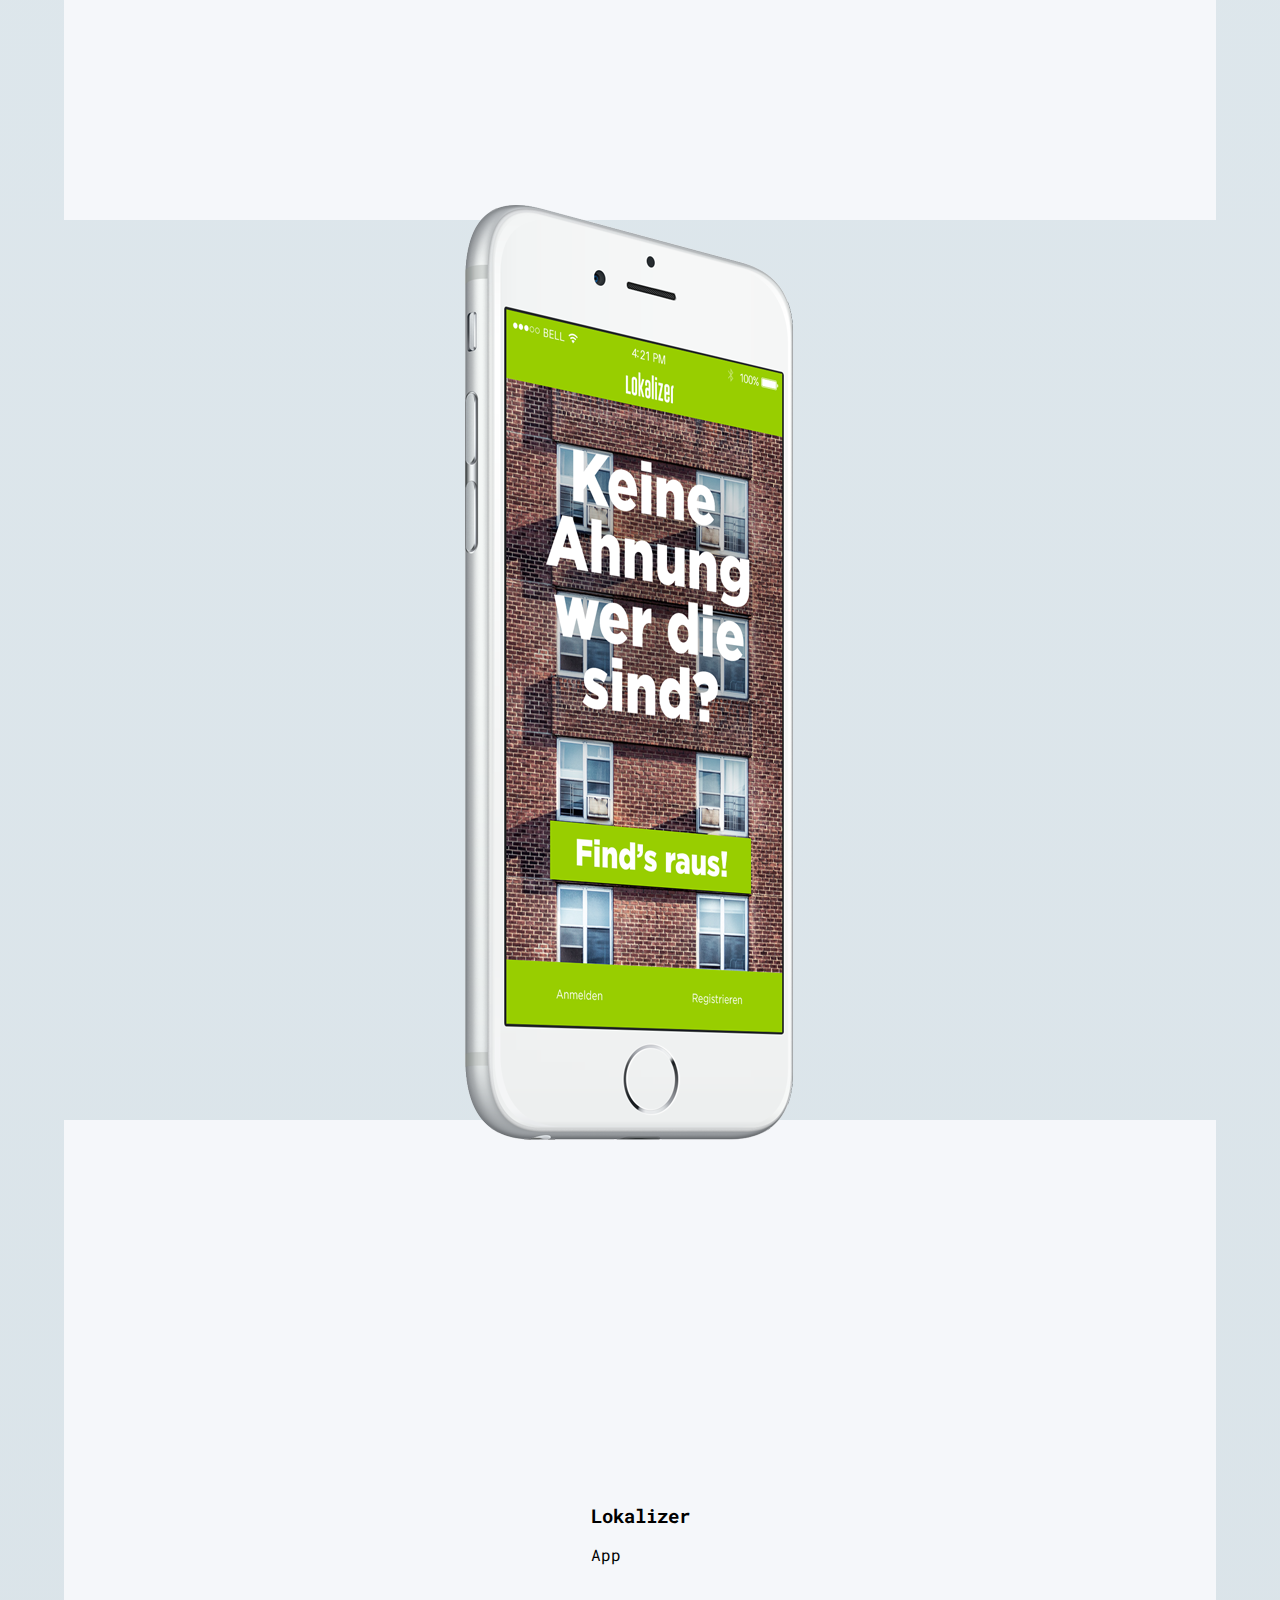
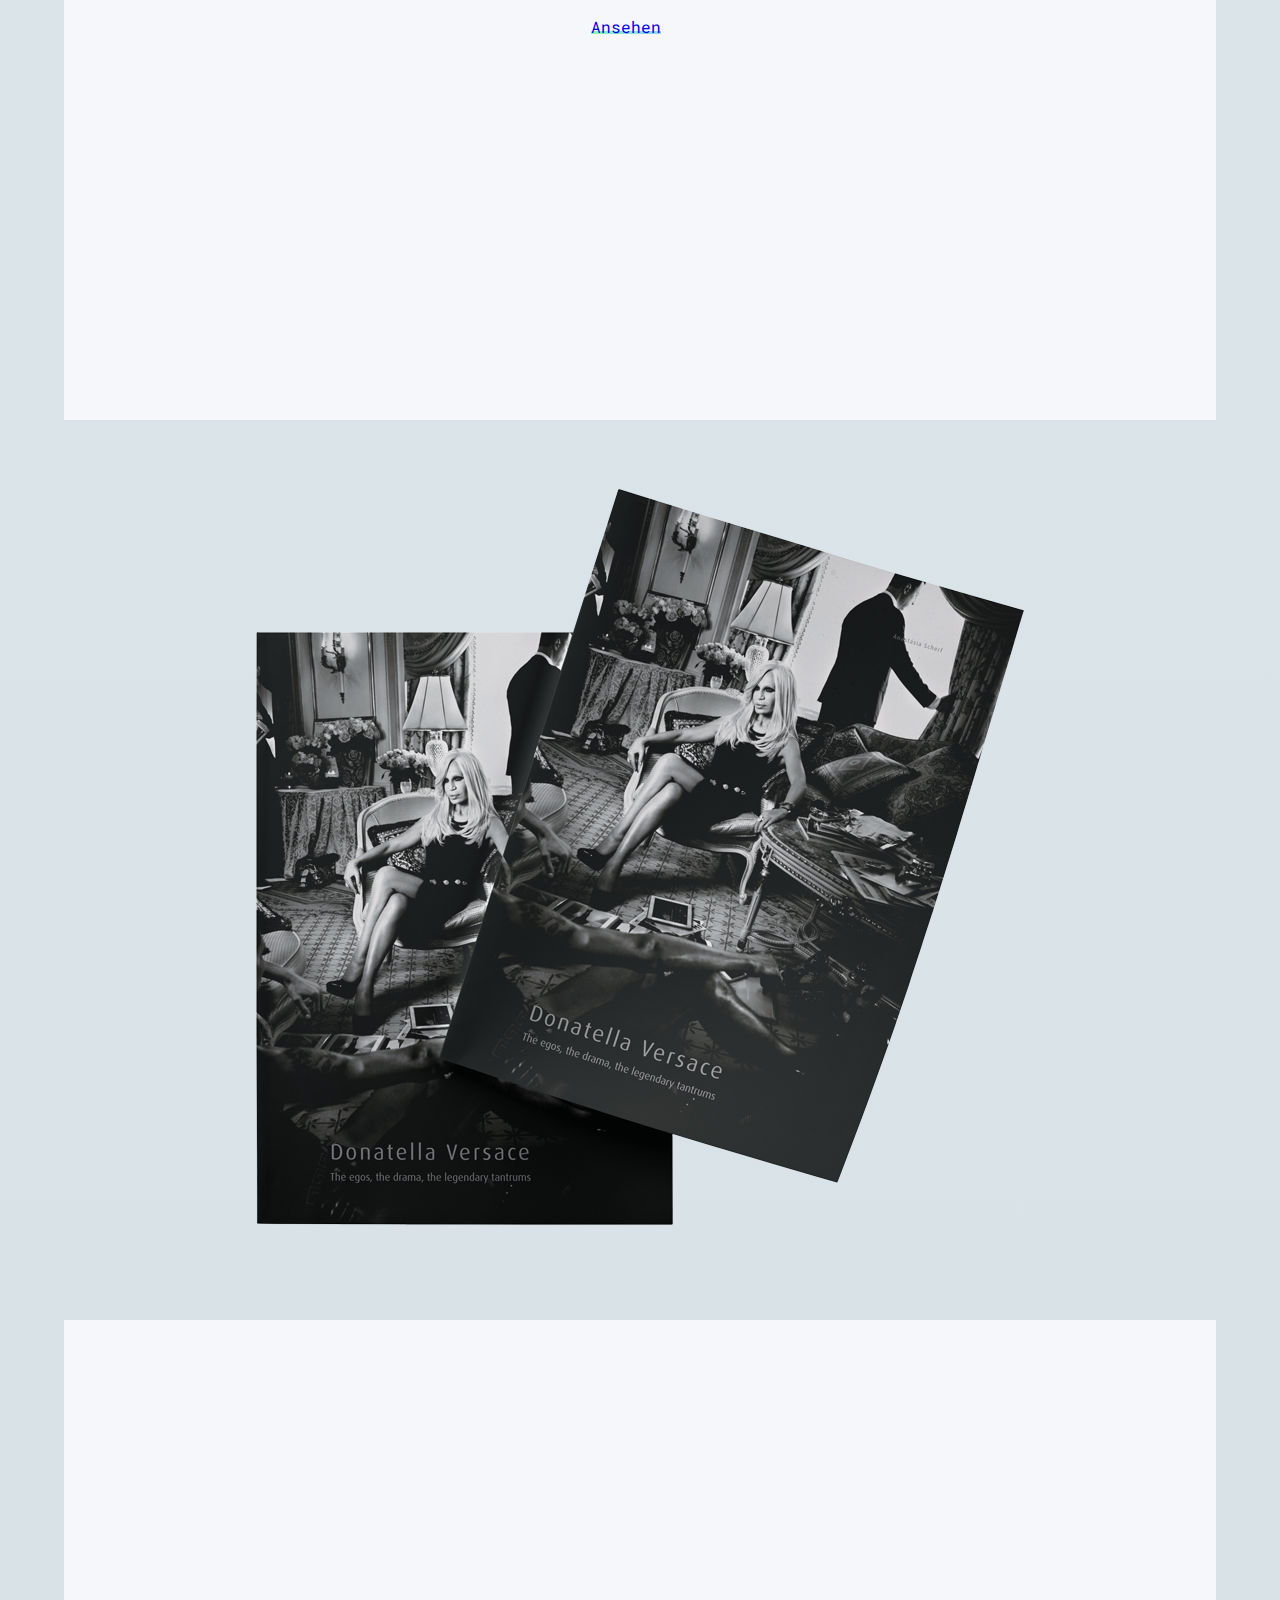
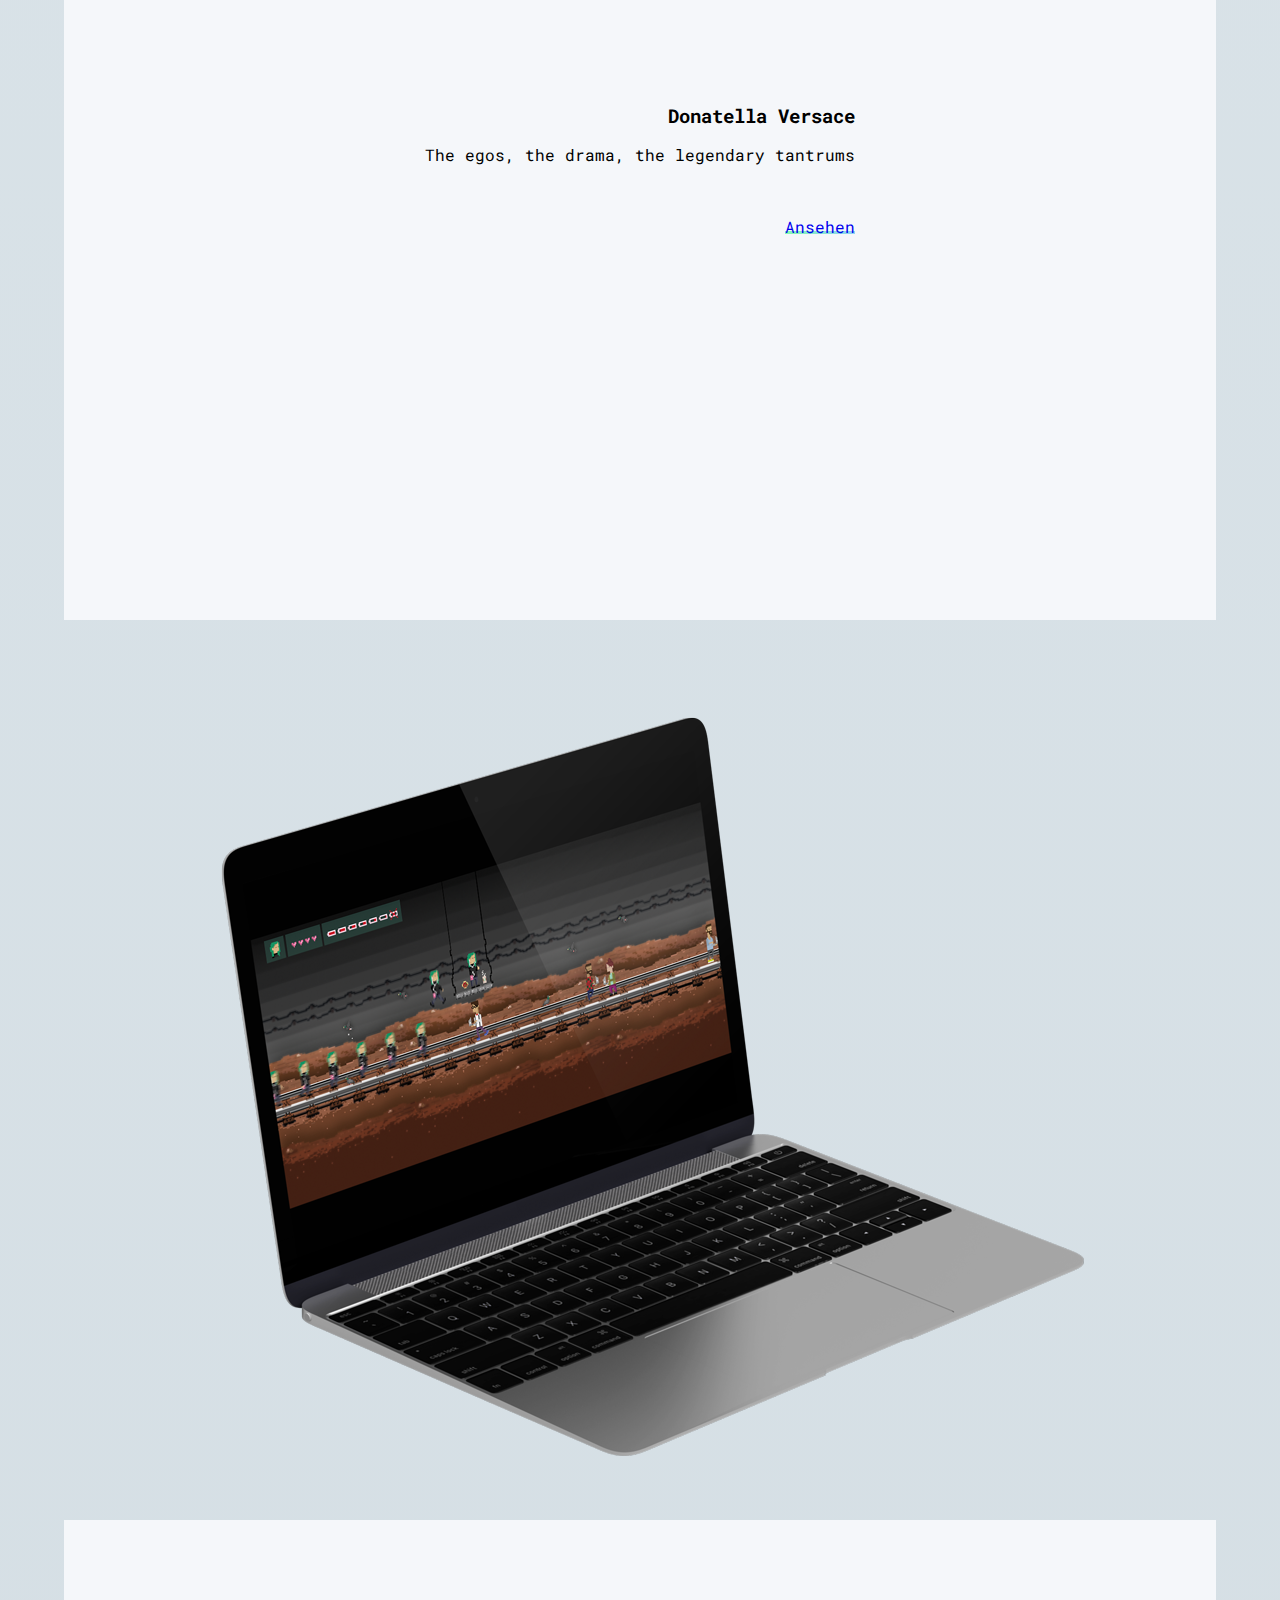
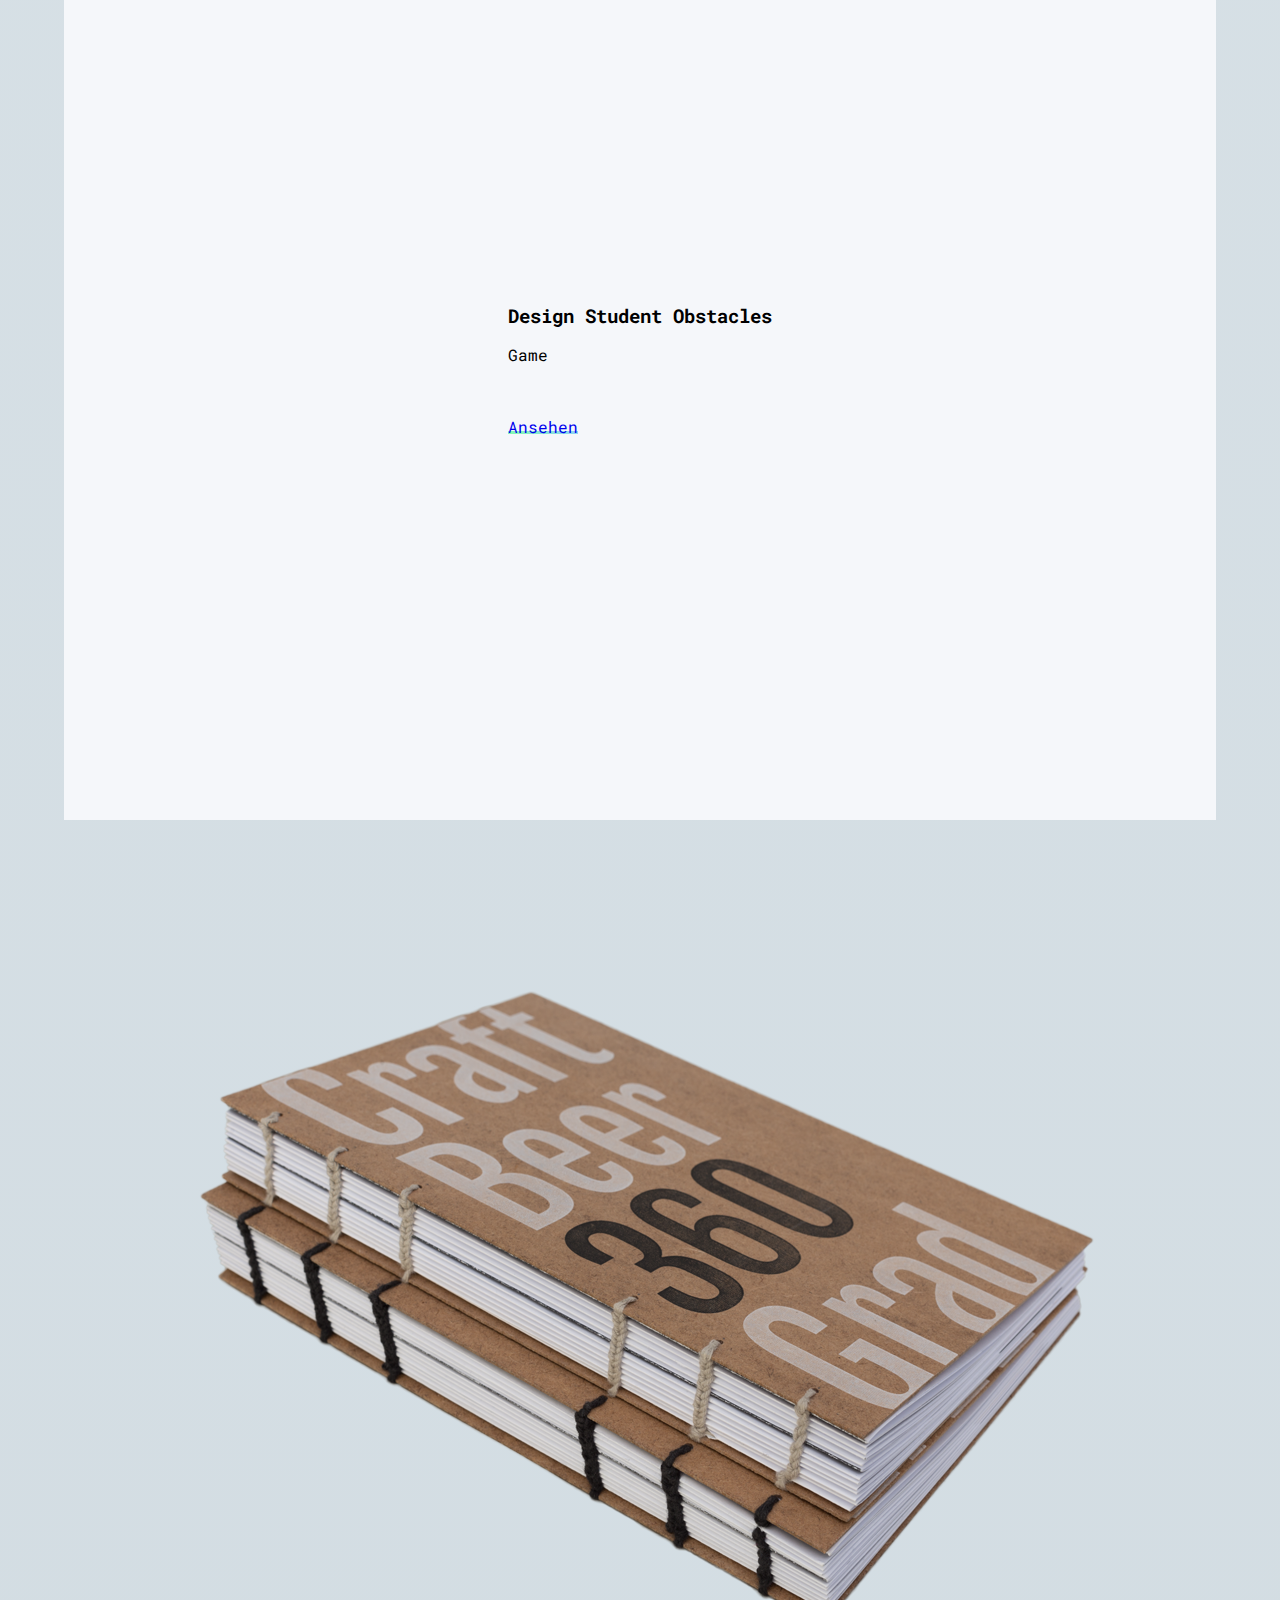
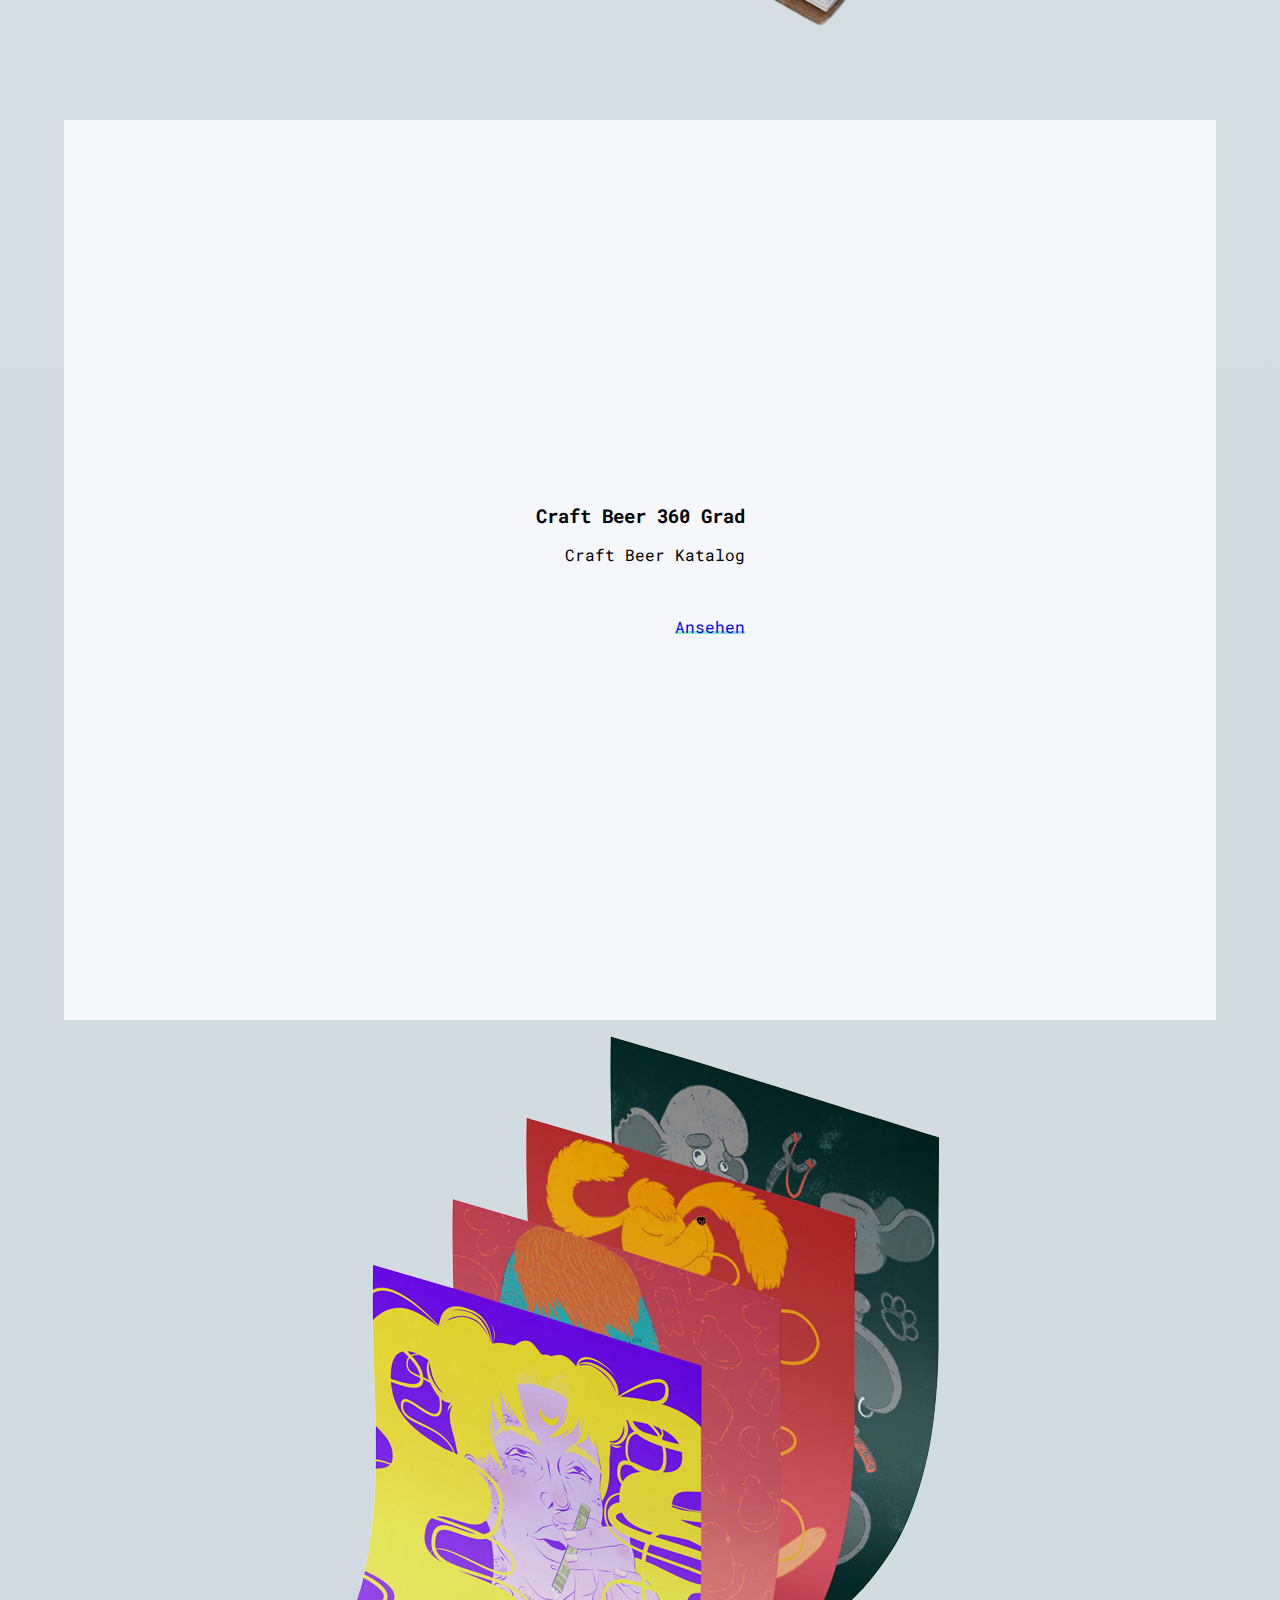
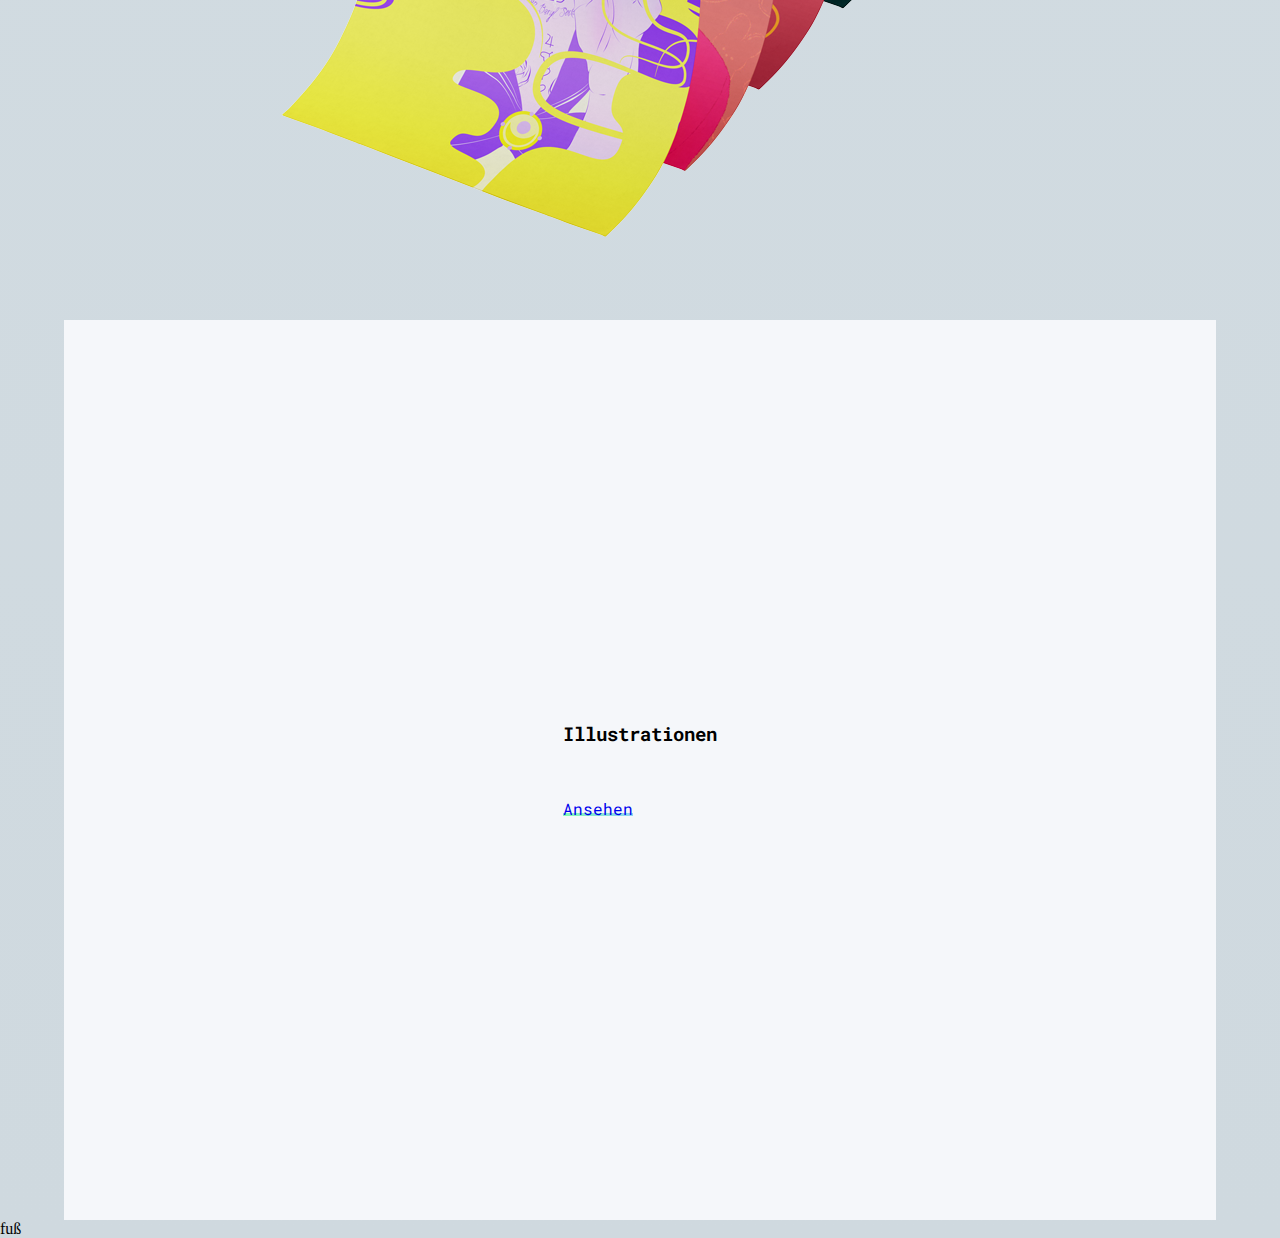
==== commit 738325c8: "alle projekt seiten fertig" ====
--- a/index.html
+++ b/index.html
@@ -23,9 +23,9 @@
     <div class="schrift_nav">
       <ul>
         <li><a href="#header">Home</a></li>
-        <li><a href="#tul">Works</a></li>
-        <li><a href="#about">About</a></li>
-        <li><a href="#about">Contact</a></li>
+        <li><a href="#about">Über mich</a></li>
+        <li><a href="#tul">Arbeiten</a></li>
+        <li><a href="#about">Kontakt</a></li>
       </ul>
     </div>
   </nav>
@@ -45,146 +45,143 @@
              data-rotate='[ "Grafikdesignerin.", "Kommunikationsdesignerin.", "Was-auch-immer- Designerin.", "Alles Designerin.", "Designerin!" ]'></span>
         </h2>
           </div>
-        <div class="scrollpfeil">
-          <a href="#about" class="scroll-down" address="true"></a>
+          <div class="scrollpfeil">
+            <a href="#about" class="scroll-down" address="true"></a>
+          </div>
         </div>
-  </div>
-  </section>
-  </header>
-  <!--about section-->
-  <section class="about" id="about">
-    <div class="container">
-      <div class="beschreibung_text">
-        <p> Weit hinten, hinter den Wortbergen, fern der Länder Vokalien und Konsonantien leben die Blindtexte. Abgeschieden wohnen sie in Buchstabhausen an der Küste des Semantik, eines großen Sprachozeans. </p>
-      </div>
-  </section>
-  <!--tul buch section-->
-  <section class="tul" id="tul">
-    <div class="container-fluid">
-      <div class="row">
-        <div class="col-sm-12 col-md-6 order-md-2 rightside bilder">
-          <img src="img/tul_cover_book.png" class="img-fluid" alt="" />
+      </section>
+    </header>
+    <!--about section-->
+    <section class="about" id="about">
+      <div class="container">
+        <div class="beschreibung_text">
+          <p> Weit hinten, hinter den Wortbergen, fern der Länder Vokalien und Konsonantien leben die Blindtexte. Abgeschieden wohnen sie in Buchstabhausen an der Küste des Semantik, eines großen Sprachozeans. </p>
         </div>
-        <div class="col-sm-12 col-md-6 order-md-1 leftside">
-          <div class="ueberschriften_l">
-            <h3> The Unlucky Librarian </h3>
-            <p> Graphic Novel </p>
-            <br/>
-            <p><span class="underline--magical"><a href="theunluckylibrarian.html">Ansehen</a></span></p>
+    </section>
+    <!--tul buch section-->
+    <section class="tul" id="tul">
+      <div class="container-fluid">
+        <div class="row">
+          <div class="col-sm-12 col-md-6 order-md-2 rightside bilder_animation">
+            <img src="img/tul_cover_book.png" class="img-fluid" alt="" />
+          </div>
+          <div class="col-sm-12 col-md-6 order-md-1 leftside">
+            <div class="ueberschriften_l">
+              <h3> The Unlucky Librarian </h3>
+              <p> Graphic Novel </p>
+              <br/>
+              <p><span class="underline--magical"><a href="theunluckylibrarian.html">Ansehen</a></span></p>
+            </div>
           </div>
         </div>
       </div>
-    </div>
-  </section>
-  <!--nachbarschafts app section-->
-  <section class="nachbarschaft" id="nachbarschaft">
-    <div class="container-fluid">
-      <div class="row">
-        <div class="col-sm-12 col-md-6 order-md-1 rightside bilder">
-          <img src="img/lokalizer_iphone.png" class="img-fluid" alt="" />
-        </div>
-        <div class="col-sm-12 col-md-6 order-md-2 leftside">
-          <div class="ueberschriften_r">
-            <h3> Lokalizer </h3>
-            <p> App </p>
-            <br/>
-            <p><span class="underline--magical"><a href="lokalizer.html">Ansehen</a></span></p>
+    </section>
+    <!--nachbarschafts app section-->
+    <section class="nachbarschaft" id="nachbarschaft">
+      <div class="container-fluid">
+        <div class="row">
+          <div class="col-sm-12 col-md-6 order-md-1 rightside bilder_animation">
+            <img src="img/lokalizer_iphone.png" class="img-fluid" alt="" />
+          </div>
+          <div class="col-sm-12 col-md-6 order-md-2 leftside">
+            <div class="ueberschriften_r">
+              <h3> Lokalizer </h3>
+              <p> App </p>
+              <br/>
+              <p><span class="underline--magical"><a href="lokalizer.html">Ansehen</a></span></p>
+            </div>
           </div>
         </div>
       </div>
-    </div>
-  </section>
-  <!--donatella versace magazin section-->
-  <section class="donatella" id="donatella">
-    <div class="container-fluid">
-      <div class="row">
-        <div class="col-sm-12 col-md-6 order-md-2 rightside bilder">
-          <img src="img/donatella_cover.png" class="img-fluid" alt="" />
-        </div>
-        <div class="col-sm-12 col-md-6 order-md-1 leftside">
-          <div class="ueberschriften_l">
-            <h3> Donatella Versace </h3>
-            <p> The egos, the drama, the legendary tantrums </p>
-            <br/>
-            <p><span class="underline--magical"><a href="donatellaversace.html">Ansehen</a></span></p>
+    </section>
+    <!--donatella versace magazin section-->
+    <section class="donatella" id="donatella">
+      <div class="container-fluid">
+        <div class="row">
+          <div class="col-sm-12 col-md-6 order-md-2 rightside bilder_animation">
+            <img src="img/donatella_cover.png" class="img-fluid" alt="" />
+          </div>
+          <div class="col-sm-12 col-md-6 order-md-1 leftside">
+            <div class="ueberschriften_l">
+              <h3> Donatella Versace </h3>
+              <p> The egos, the drama, the legendary tantrums </p>
+              <br/>
+              <p><span class="underline--magical"><a href="donatellaversace.html">Ansehen</a></span></p>
+            </div>
           </div>
         </div>
       </div>
-    </div>
-  </section>
-  <!--dso spiel section-->
-  <section class="dso" id="dso">
-    <div class="container-fluid">
-      <div class="row">
-        <div class="col-sm-12 col-md-6 order-md-1 rightside bilder">
-          <img src="img/dso_macbook.png" class="img-fluid" alt="" />
-        </div>
-        <div class="col-sm-12 col-md-6 order-md-2 leftside">
-          <div class="ueberschriften_r">
-            <h3> Design Student Obstacles </h3>
-            <p> Game </p>
-            <br/>
-            <p><span class="underline--magical"><a href="#">Ansehen</a></span></p>
+    </section>
+    <!--dso spiel section-->
+    <section class="dso" id="dso">
+      <div class="container-fluid">
+        <div class="row">
+          <div class="col-sm-12 col-md-6 order-md-1 rightside bilder_animation">
+            <img src="img/dso_macbook.png" class="img-fluid" alt="" />
+          </div>
+          <div class="col-sm-12 col-md-6 order-md-2 leftside">
+            <div class="ueberschriften_r">
+              <h3> Design Student Obstacles </h3>
+              <p> Game </p>
+              <br/>
+              <p><span class="underline--magical"><a href="dso.html">Ansehen</a></span></p>
+            </div>
           </div>
         </div>
       </div>
-    </div>
-  </section>
-  <!--craft beer section-->
-  <section class="craft_beer" id="craft_beer">
-    <div class="container-fluid">
-      <div class="row">
-        <div class="col-sm-12 col-md-6 order-md-2 rightside bilder">
-          <img src="img/360grad_cover_2.png" class="img-fluid" alt="" />
-        </div>
-        <div class="col-sm-12 col-md-6 order-md-1 leftside">
-          <div class="ueberschriften_l">
-            <h3> Craft Beer 360 Grad </h3>
-            <p> Craft Beer Katalog </p>
-            <br/>
-            <p><span class="underline--magical"><a href="craftbeer.html">Ansehen</a></span></p>
+    </section>
+    <!--craft beer section-->
+    <section class="craft_beer" id="craft_beer">
+      <div class="container-fluid">
+        <div class="row">
+          <div class="col-sm-12 col-md-6 order-md-2 rightside bilder_animation">
+            <img src="img/360grad_cover_2.png" class="img-fluid" alt="" />
+          </div>
+          <div class="col-sm-12 col-md-6 order-md-1 leftside">
+            <div class="ueberschriften_l">
+              <h3> Craft Beer 360 Grad </h3>
+              <p> Craft Beer Katalog </p>
+              <br/>
+              <p><span class="underline--magical"><a href="craftbeer.html">Ansehen</a></span></p>
+            </div>
           </div>
         </div>
       </div>
-    </div>
-  </section>
-  <!--dso spiel section-->
-  <section class="illustrationen" id="illustrationen">
-    <div class="container-fluid">
-      <div class="row">
-        <div class="col-sm-12 col-md-6 order-md-1 rightside bilder">
-          <img src="img/illustrationen_cover.png" class="img-fluid" alt="" />
-        </div>
-        <div class="col-sm-12 col-md-6 order-md-2 leftside">
-          <div class="ueberschriften_r">
-            <h3> Illustrationen </h3>
-            <p> </p>
-            <br/>
-            <p><span class="underline--magical"><a href="#">Ansehen</a></span></p>
+    </section>
+    <!--dso spiel section-->
+    <section class="illustrationen" id="illustrationen">
+      <div class="container-fluid">
+        <div class="row">
+          <div class="col-sm-12 col-md-6 order-md-1 rightside bilder_animation">
+            <img src="img/illustrationen_cover.png" class="img-fluid" alt="" />
+          </div>
+          <div class="col-sm-12 col-md-6 order-md-2 leftside">
+            <div class="ueberschriften_r">
+              <h3> Illustrationen </h3>
+              <p> </p>
+              <br/>
+              <p><span class="underline--magical"><a href="illustrationen.html">Ansehen</a></span></p>
+            </div>
           </div>
         </div>
       </div>
+    </section>
+    <!--footer section-->
+    <!--<section class="footer" id="footer">
+      fuß
+    </section> -->
     </div>
-  </section>
-  <!--footer section-->
-  <section class="footer" id="footer">
-    fuß
-  </section>
-  </div>
-  <!--wrapper end-->
+    <!--wrapper end-->
 
-  <script src="https://code.jquery.com/jquery-3.2.1.slim.min.js" integrity="sha384-KJ3o2DKtIkvYIK3UENzmM7KCkRr/rE9/Qpg6aAZGJwFDMVNA/GpGFF93hXpG5KkN" crossorigin="anonymous"></script>
-  <script src="https://cdnjs.cloudflare.com/ajax/libs/popper.js/1.12.3/umd/popper.min.js" integrity="sha384-vFJXuSJphROIrBnz7yo7oB41mKfc8JzQZiCq4NCceLEaO4IHwicKwpJf9c9IpFgh" crossorigin="anonymous"></script>
-  <script src="https://maxcdn.bootstrapcdn.com/bootstrap/4.0.0-beta.2/js/bootstrap.min.js" integrity="sha384-alpBpkh1PFOepccYVYDB4do5UnbKysX5WZXm3XxPqe5iKTfUKjNkCk9SaVuEZflJ" crossorigin="anonymous"></script>
-  <script src="js/nav.js"></script>
-  <script src="js/jquery-2.1.3.js"></script>
-  <script src="js/typer.js"></script>
-
-
-  <!--<script>$('#toggle').click(function() {
-   $(this).toggleClass('active');
-   $('#overlay').toggleClass('open');
- });</script>-->
+    <script src="https://code.jquery.com/jquery-3.2.1.slim.min.js" integrity="sha384-KJ3o2DKtIkvYIK3UENzmM7KCkRr/rE9/Qpg6aAZGJwFDMVNA/GpGFF93hXpG5KkN" crossorigin="anonymous"></script>
+    <script src="https://cdnjs.cloudflare.com/ajax/libs/popper.js/1.12.3/umd/popper.min.js" integrity="sha384-vFJXuSJphROIrBnz7yo7oB41mKfc8JzQZiCq4NCceLEaO4IHwicKwpJf9c9IpFgh" crossorigin="anonymous"></script>
+    <script src="https://maxcdn.bootstrapcdn.com/bootstrap/4.0.0-beta.2/js/bootstrap.min.js" integrity="sha384-alpBpkh1PFOepccYVYDB4do5UnbKysX5WZXm3XxPqe5iKTfUKjNkCk9SaVuEZflJ" crossorigin="anonymous"></script>
+    <script src="js/nav.js"></script>
+    <script src="js/jquery-2.1.3.js"></script>
+    <script src="js/typer.js"></script>
 </body>
+<footer>
+fuß
+</footer>
 
 </html>
--- a/css/stylesheet.css
+++ b/css/stylesheet.css
@@ -4,7 +4,7 @@
   margin: 0;
   height: 100%;
   background-image: linear-gradient(to top, #cfd9df 0%, #e2ebf0 100%);
-  background-repeat:no-repeat
+  background-repeat: no-repeat
 }
 
 a:link {
@@ -87,7 +87,7 @@
 }
 
 .navbar-on .bar1, .navbar-on .bar2, .navbar-on .bar3 {
-  background-color: white;
+  background-color: #007bff;
 }
 
 .navbar-on .bar1 {
@@ -104,6 +104,7 @@
   background-color: transparent;
 }
 /* Hamburger Menü ende */
+
 .wrapper {
   padding: 0 5%;
 }
@@ -144,16 +145,16 @@
 }
 
 .scroll-down:before {
-    position: absolute;
-    top: calc(50% - 8px);
-    left: calc(50% - 6px);
-    transform: rotate(-45deg);
-    display: block;
-    width: 12px;
-    height: 12px;
-    content: "";
-    border: 2px solid #007bff;
-    border-width: 0px 0 2px 2px;
+  position: absolute;
+  top: calc(50% - 8px);
+  left: calc(50% - 6px);
+  transform: rotate(-45deg);
+  display: block;
+  width: 12px;
+  height: 12px;
+  content: "";
+  border: 2px solid #007bff;
+  border-width: 0px 0 2px 2px;
 }
 /* Scroll Pfeil ende */
 
@@ -198,7 +199,6 @@
   height: 100%;
 }
 
-
 .leftside {
   background-color: #f5f7fa;
   display: flex;
@@ -214,8 +214,7 @@
   height: 100vh;
 }
 
-
-.bilder {
+.bilder_animation {
   animation: floating 5s -1s infinite;
 }
 
@@ -260,7 +259,7 @@
 }
 /* Hover effekt im Text ende */
 
-/*TUL extra Seite anfang*/
+/*TUL bzw einzel Projekte extras anfang*/
 .zu a {
   position: fixed;
   top: 50%;
@@ -283,7 +282,7 @@
   font-size: 1.2em;
 }
 
-.next_seite span{
+.next_seite span {
   margin: 30px;
   line-height: 30px;
 }
@@ -292,24 +291,35 @@
   padding: 50px 0px;
   font-family: 'Roboto Mono', monospace;
 }
-/*TUL extra Seite ende*/
-
-/* Lokalizer extras */
-
+/*TUL bzw einzel Projekte extras  ende*/
+
+/* Lokalizer extras anfang*/
 .lokalizer_hintergrund {
-  background-image: linear-gradient(to top, #19dfb8 0%, #92ca04 100%);
+  background-image: linear-gradient(to top, #cfd9df 0%, #19dfb8 50%, #92ca04 100%);
   color: white;
 }
 
 .loka_texte_bilder {
-    font-family: 'Roboto Mono', monospace;
-    display: flex;
-    justify-content: center;
-    align-items: center;
-    text-align: left;
-}
-
-
+  font-family: 'Roboto Mono', monospace;
+  display: flex;
+  justify-content: center;
+  align-items: center;
+  text-align: left;
+}
+/* Lokalizer extras ende*/
+
+/* DSO extras anfang*/
+.dso_hintergrund {
+  background-image: linear-gradient(to top, #cfd9df 0%, #e7627d 46%, #b8235a 59%, #801357 71%, #3d1635 84%, #1c1a27 100%);
+  color: white;
+}
+/* DSO extras ende*/
+
+/* Craft Beer und Illustionen extras anfang*/
+.craft_illu_bilder {
+  margin-bottom: 30px;
+}
+/* Craft Beer und Illustionen extras ende*/
 
 @media (max-width: 768px) {
   .ueberschriften_l, .ueberschriften_r {
@@ -331,7 +341,7 @@
     font-size: 1em;
     text-align: center;
   }
-  .next_seite span{
+  .next_seite span {
     word-break: breal-word;
     margin: 100px;
     line-height: 50px;
@@ -375,7 +385,7 @@
     font-size: 1em;
     text-align: center;
   }
-  .next_seite span{
+  .next_seite span {
     word-break: breal-word;
     margin: 100px;
     line-height: 50px;
@@ -399,7 +409,6 @@
   }
 }
 
-
 @media (max-width: 960px) {
   .leftside {
     height: 50vh;
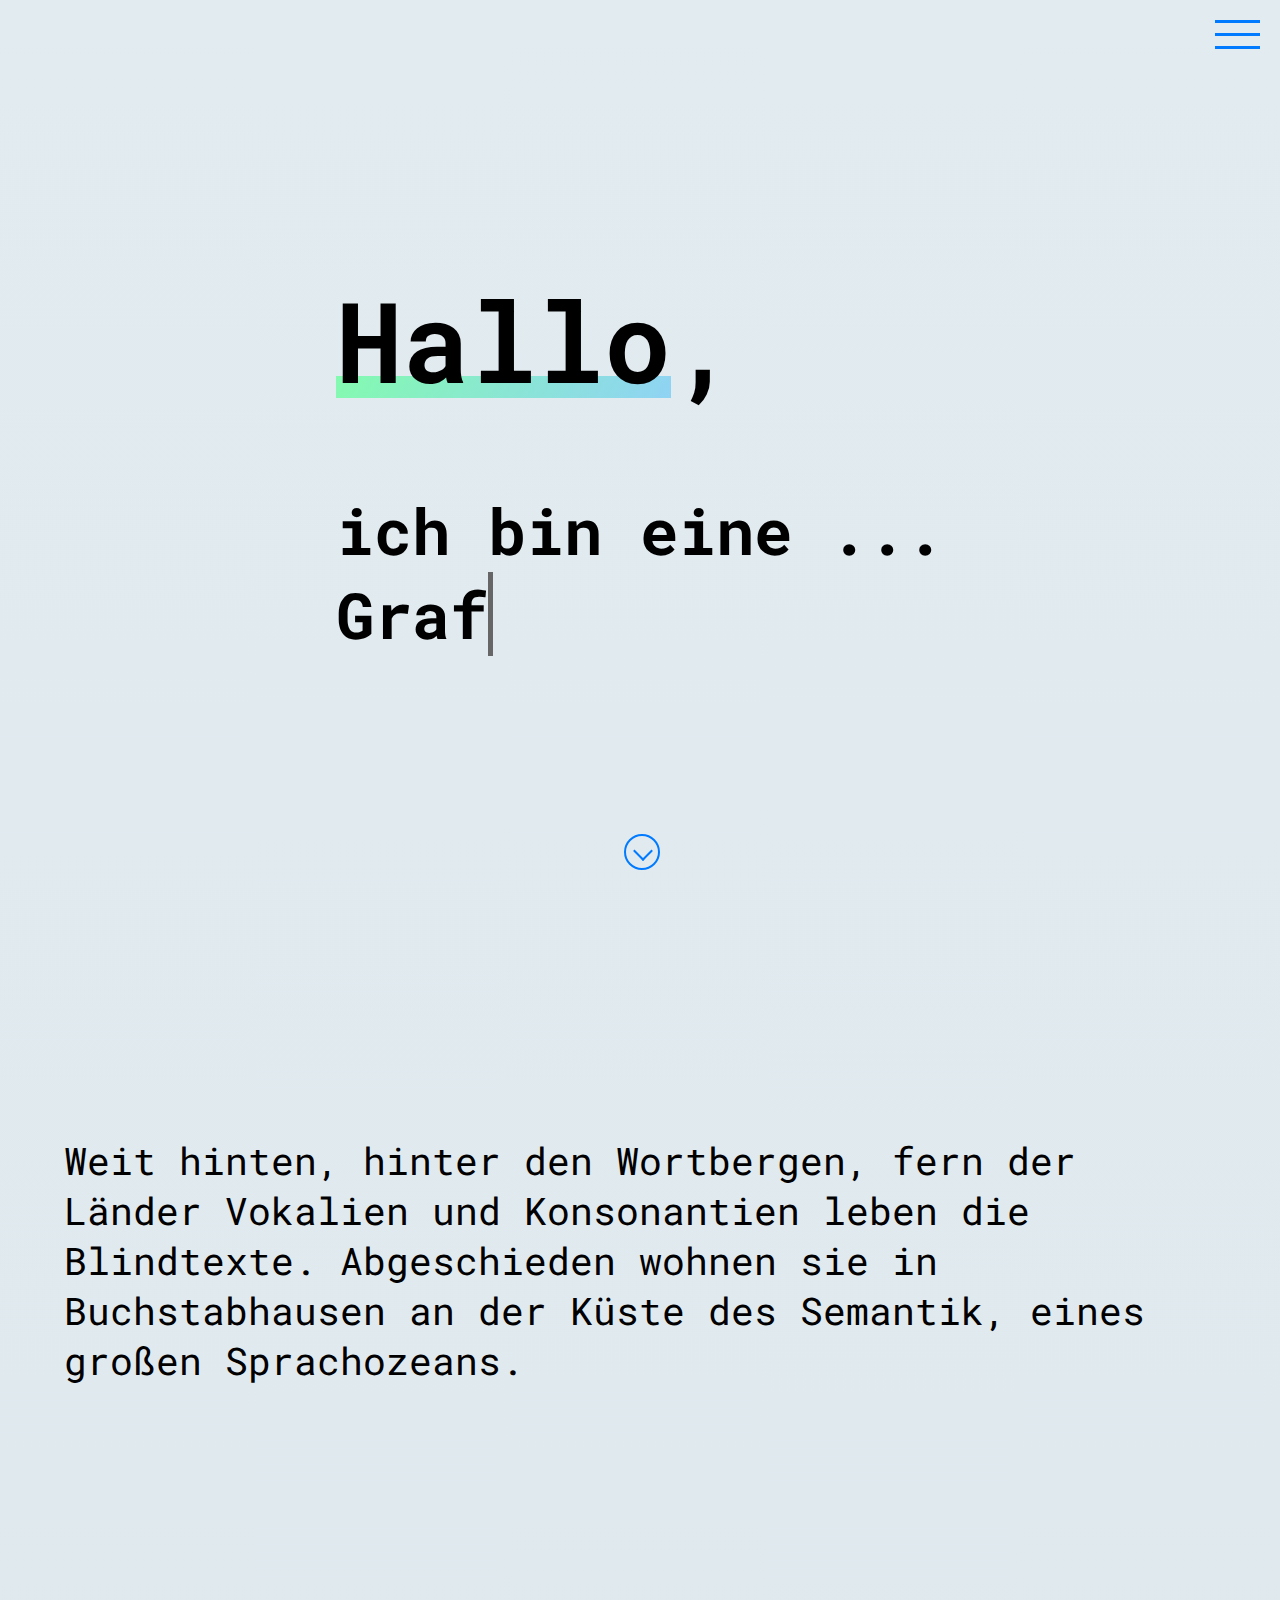
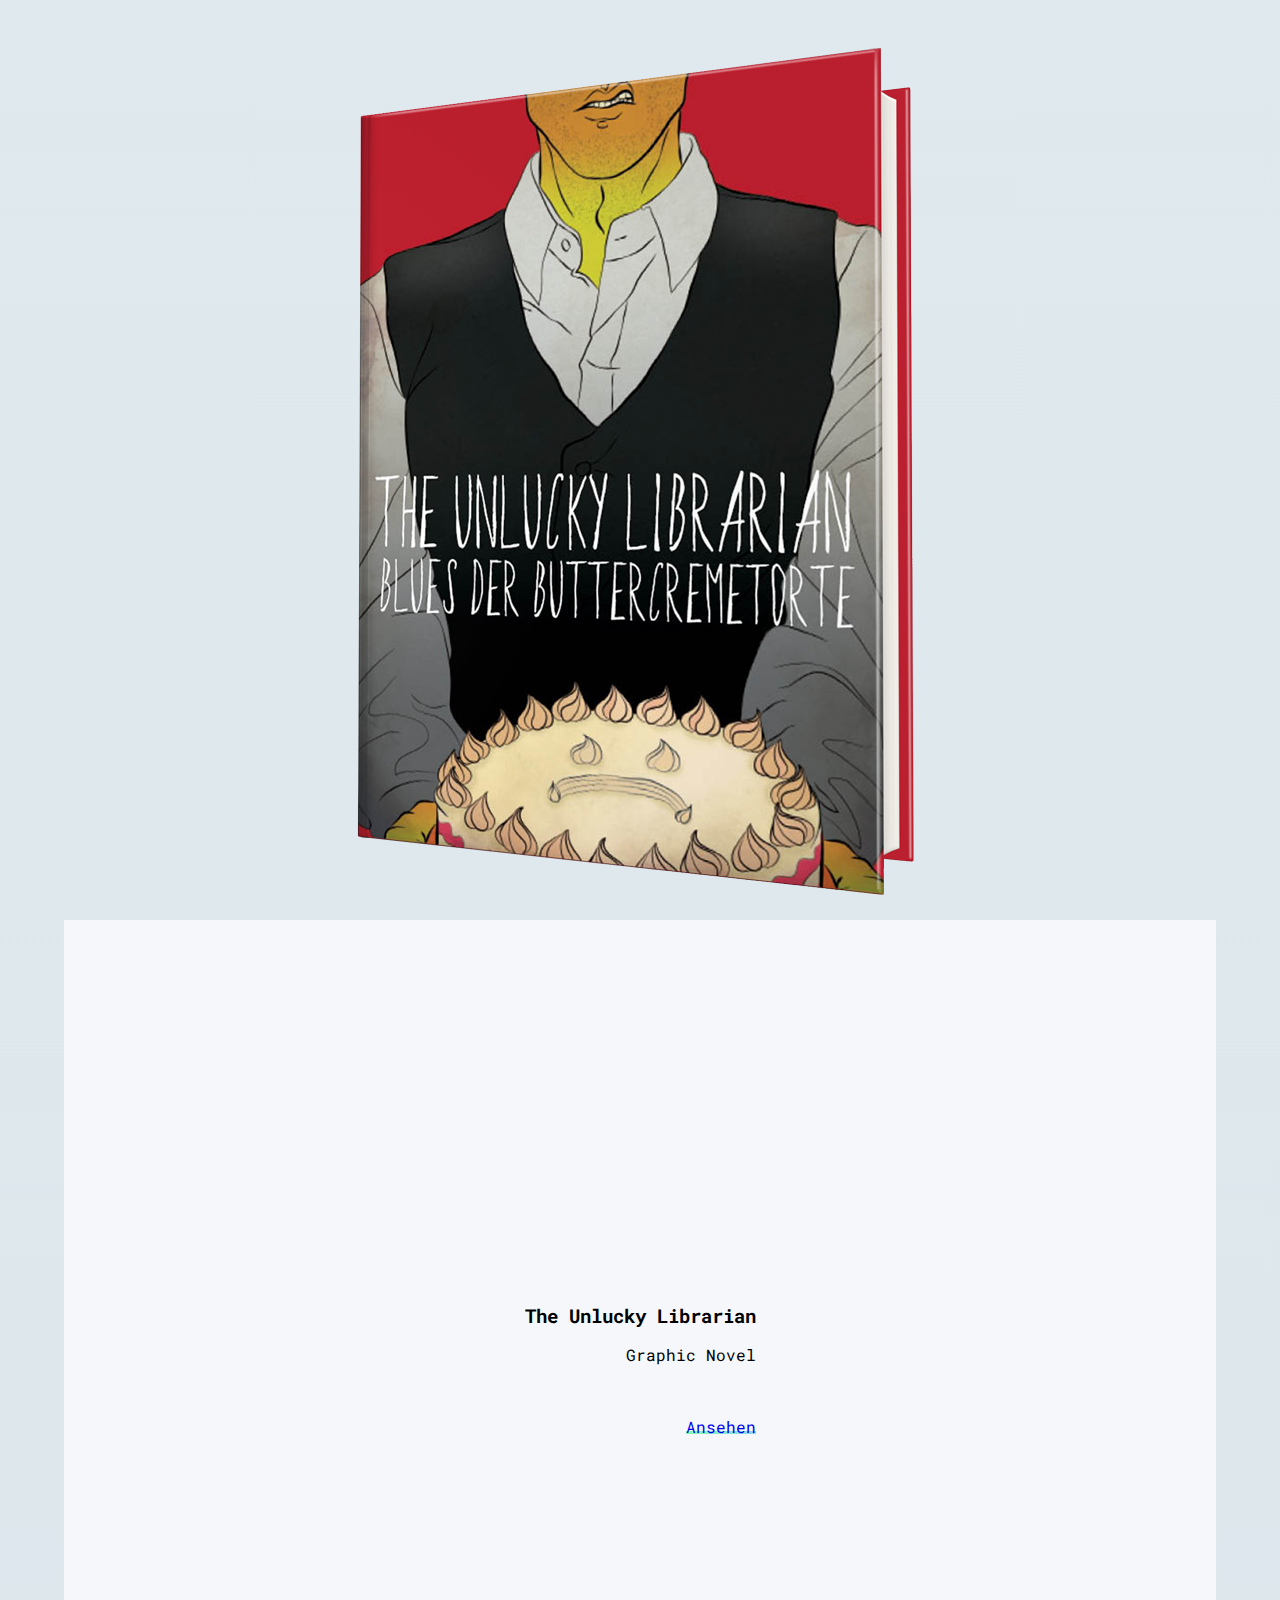
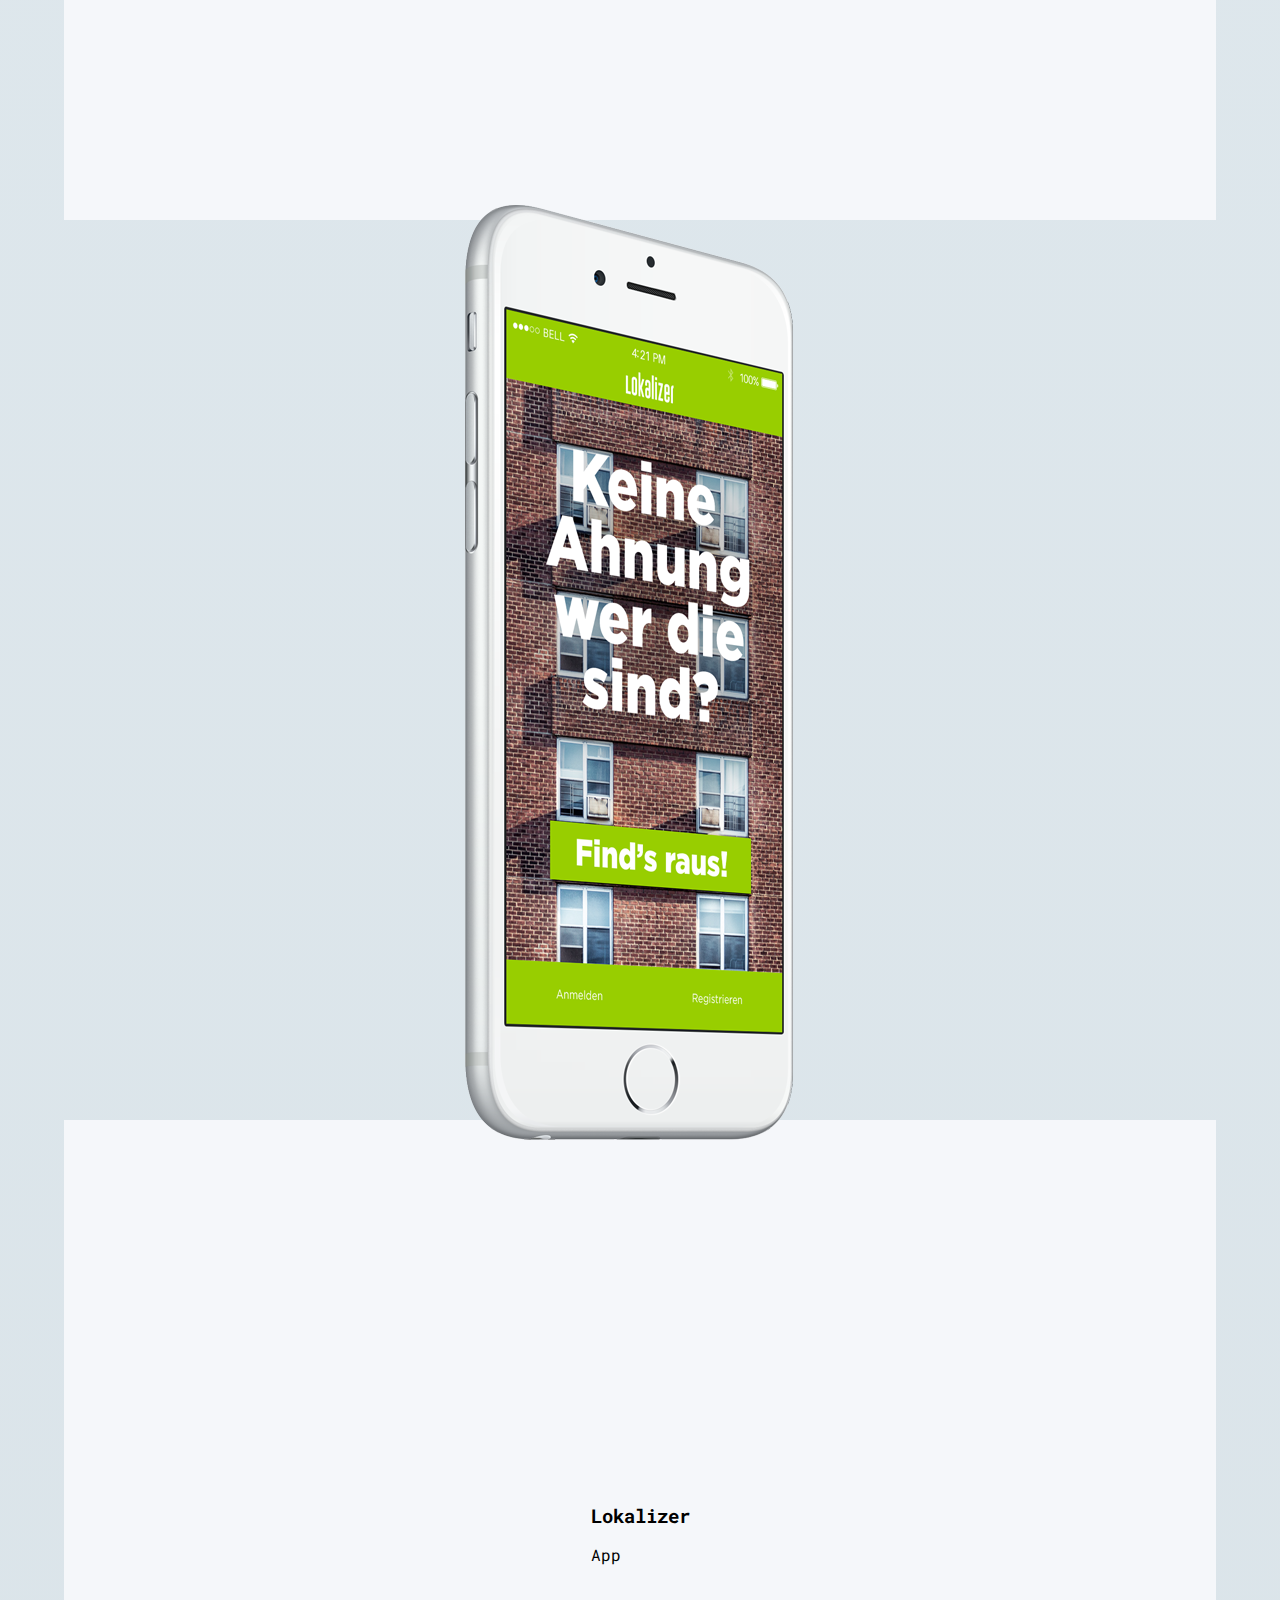
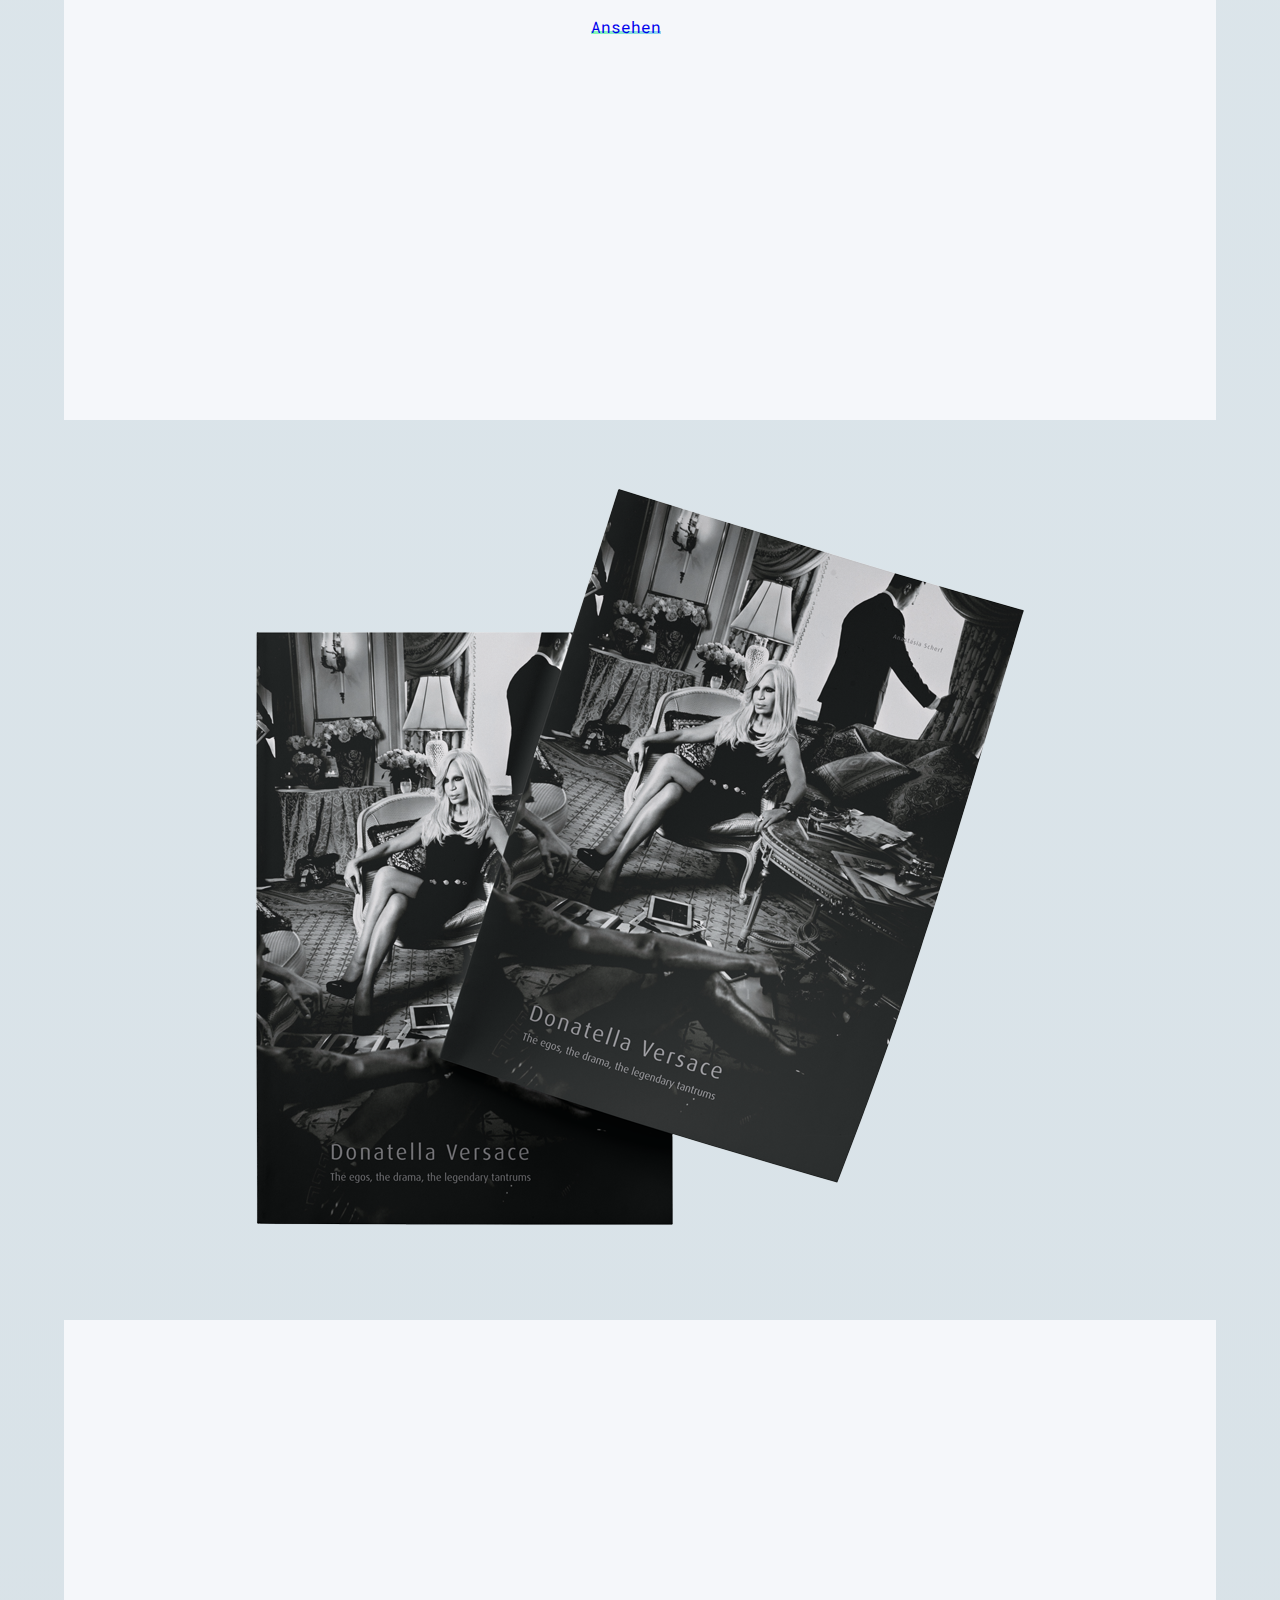
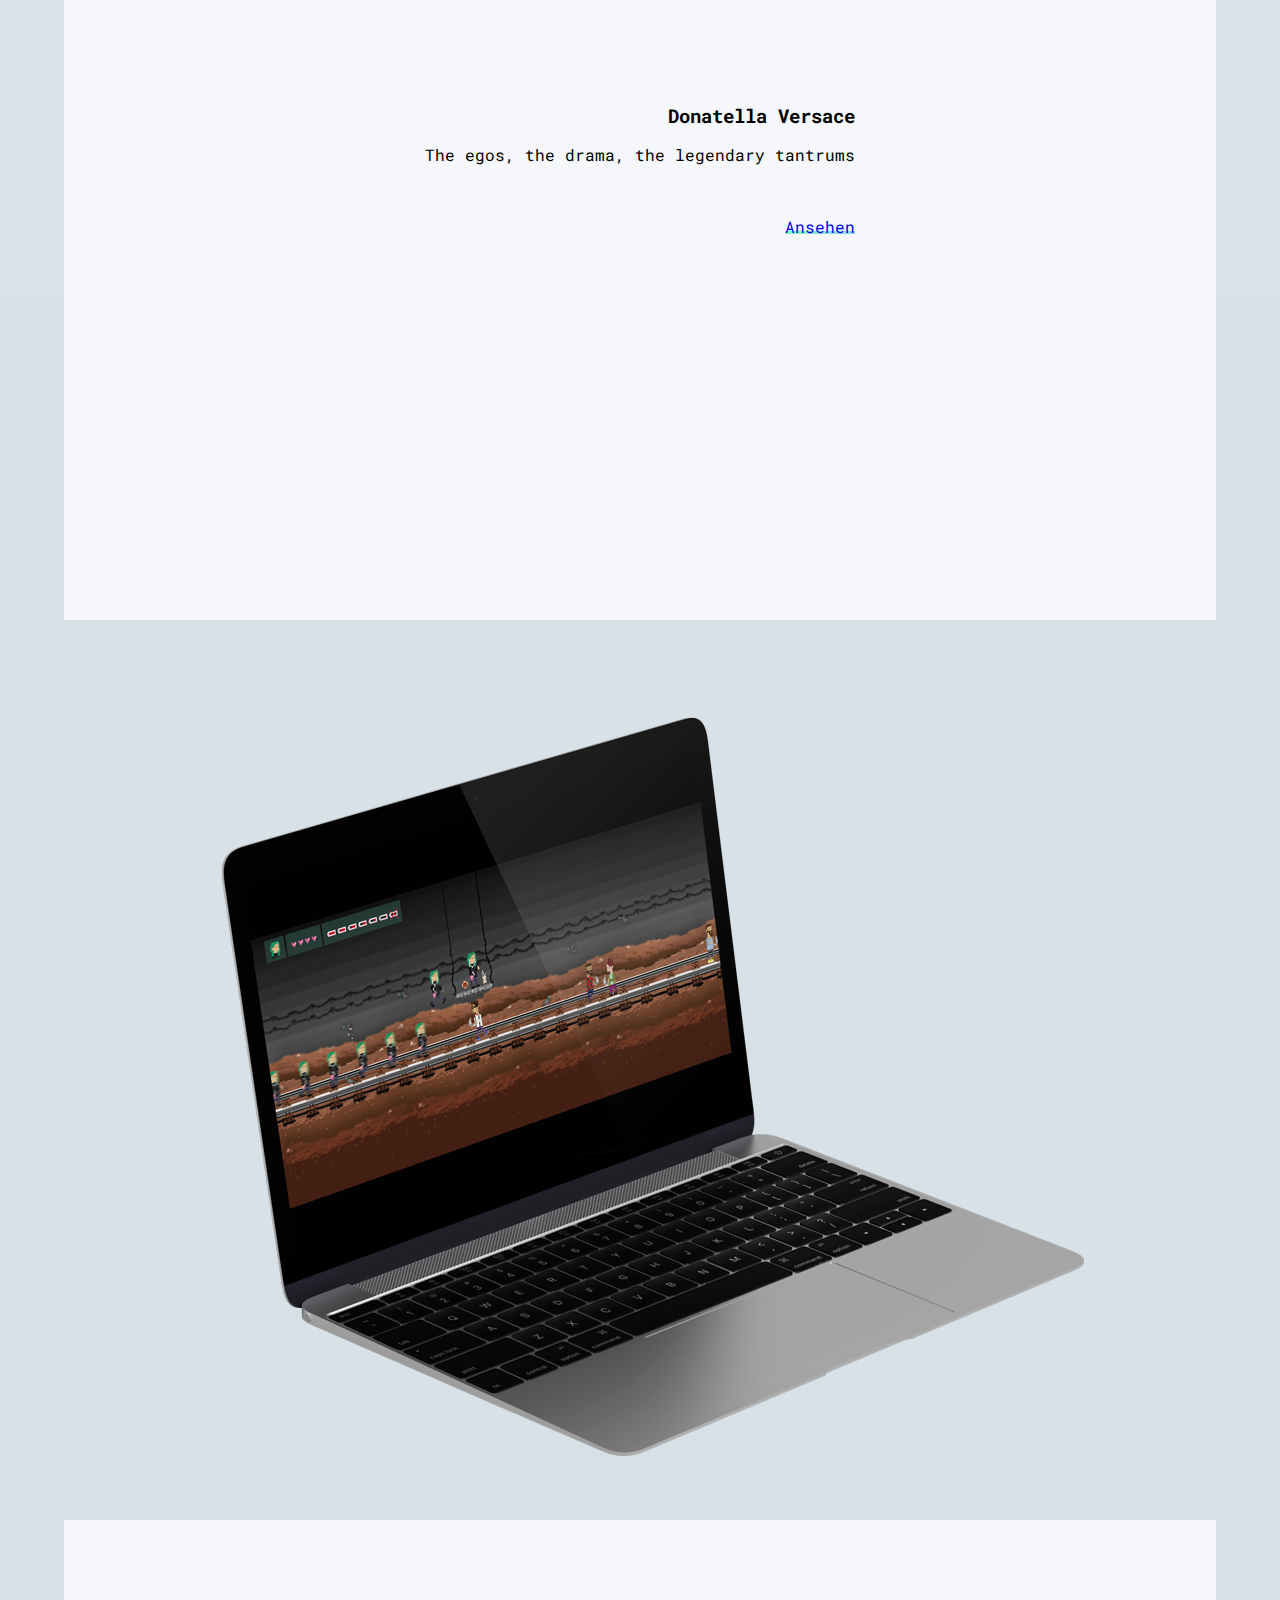
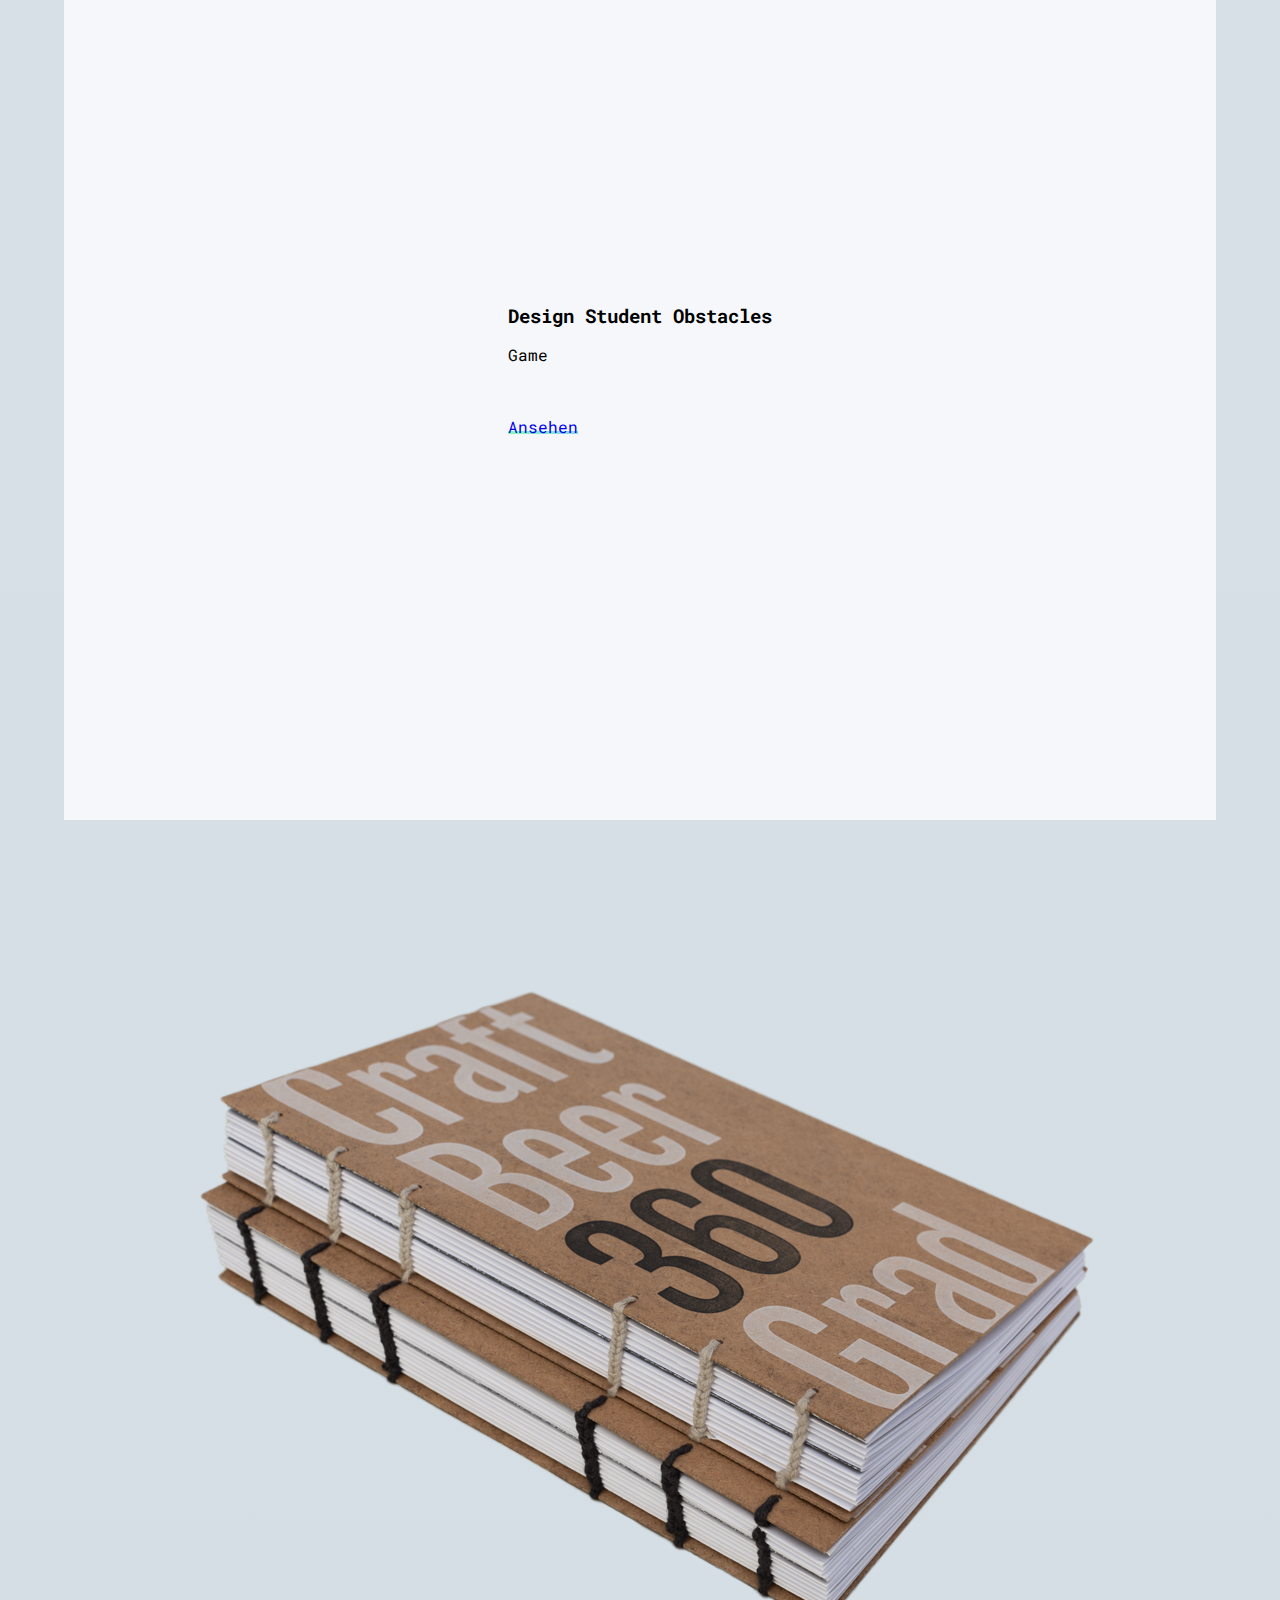
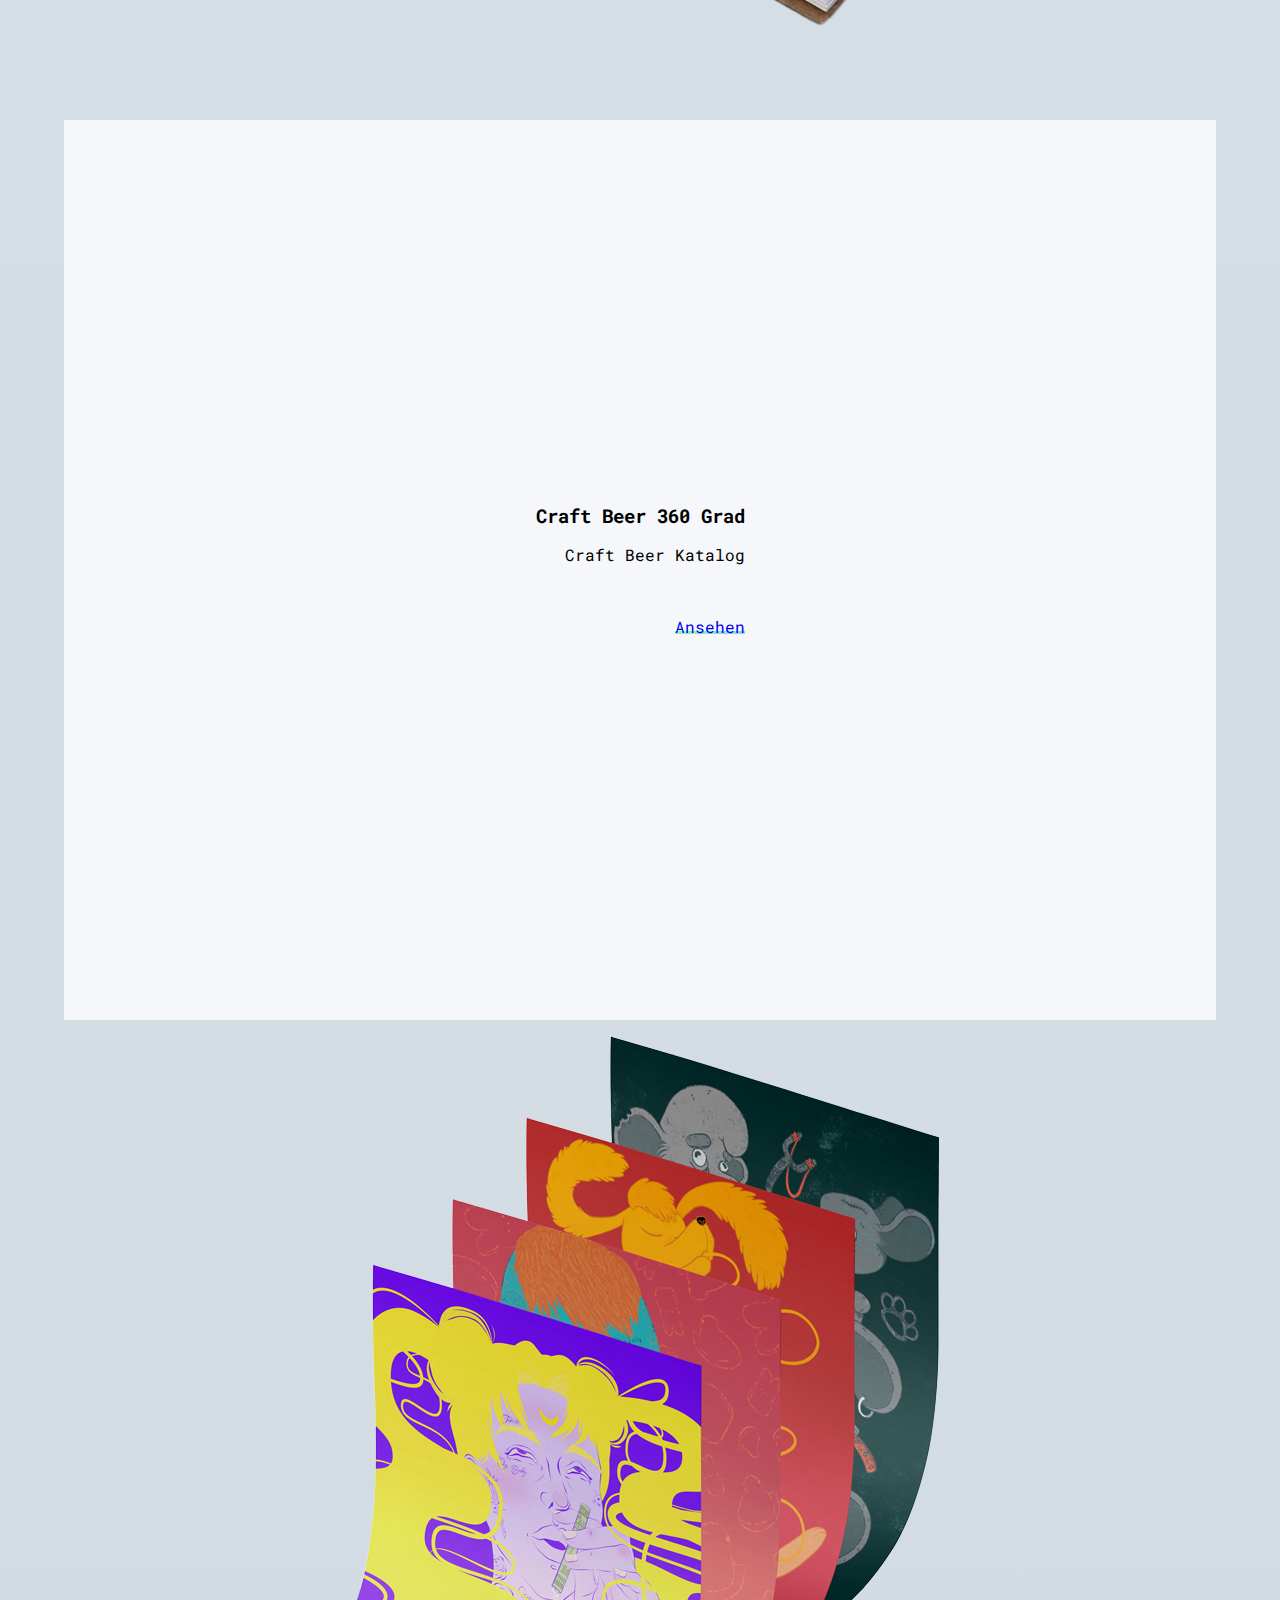
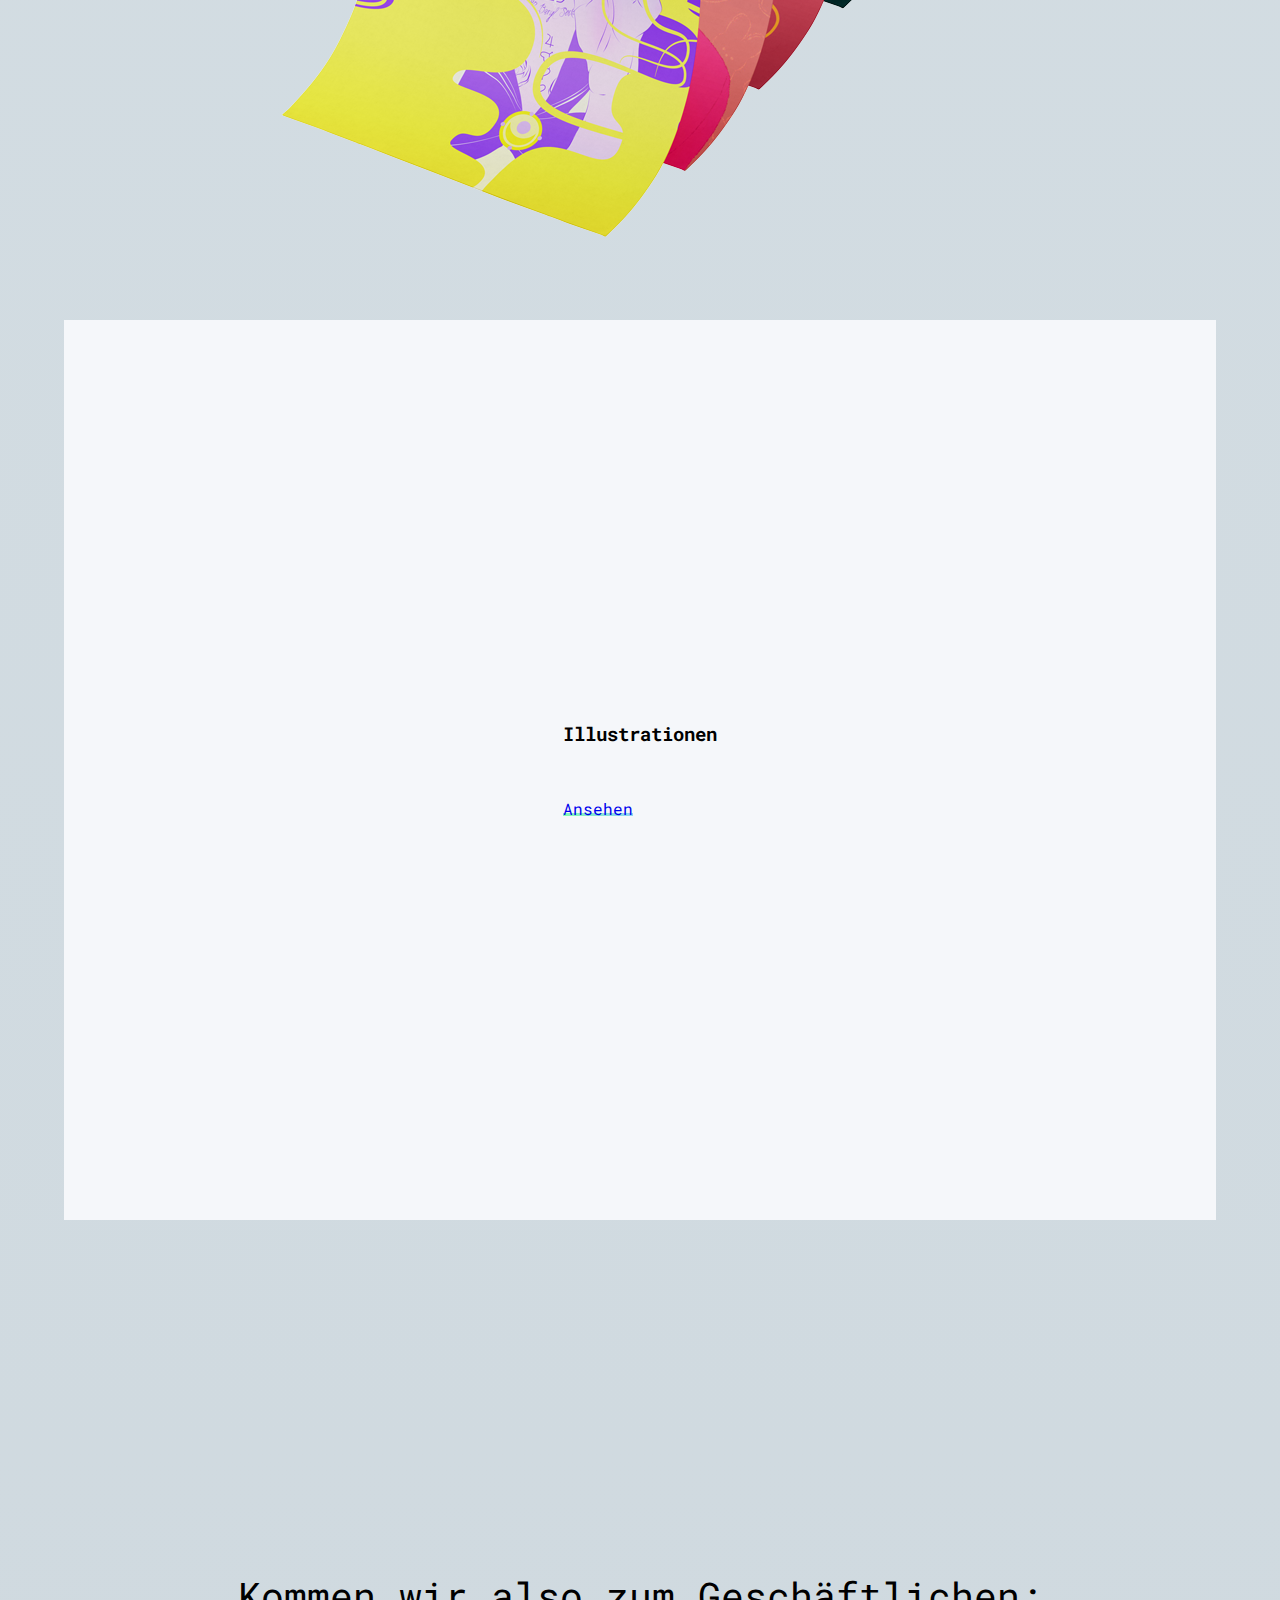
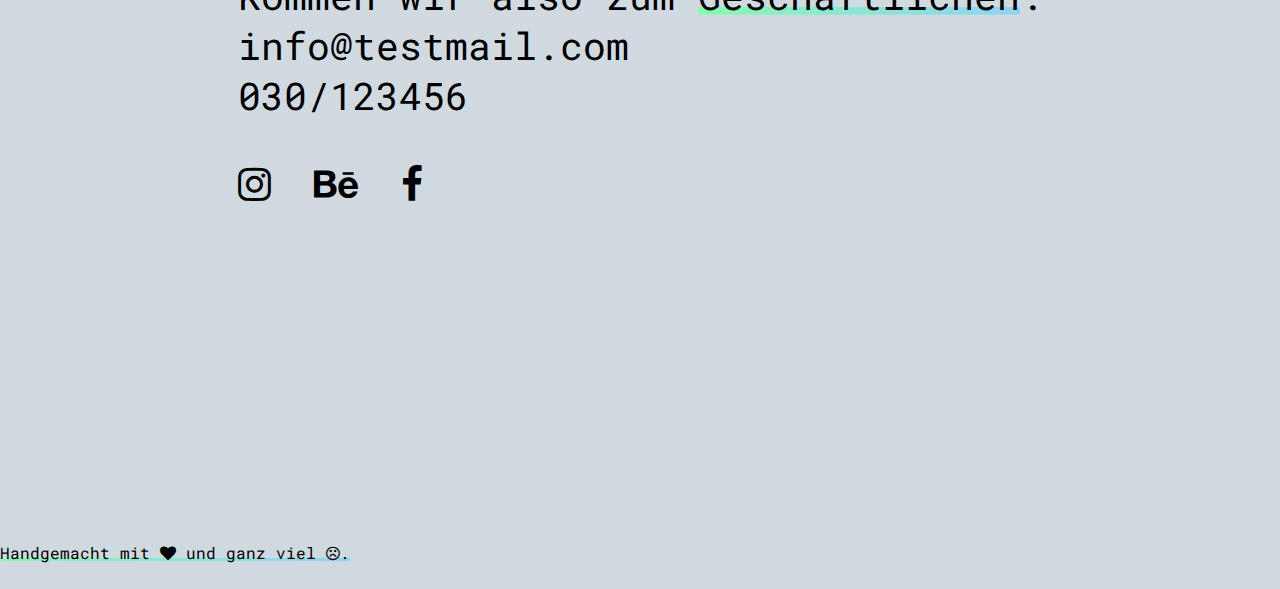
==== commit 29c2c206: "kontakt, footer" ====
--- a/index.html
+++ b/index.html
@@ -6,6 +6,7 @@
   <meta charset="UTF-8">
   <meta name="viewport" content="width=device-width, initial-scale=1, shrink-to-fit=no">
   <link rel="stylesheet" href="https://maxcdn.bootstrapcdn.com/bootstrap/4.0.0-beta.2/css/bootstrap.min.css" integrity="sha384-PsH8R72JQ3SOdhVi3uxftmaW6Vc51MKb0q5P2rRUpPvrszuE4W1povHYgTpBfshb" crossorigin="anonymous">
+  <link rel="stylesheet" href="https://cdnjs.cloudflare.com/ajax/libs/font-awesome/4.7.0/css/font-awesome.min.css">
   <link rel="stylesheet" href="css/stylesheet.css">
 </head>
 
@@ -53,10 +54,12 @@
     </header>
     <!--about section-->
     <section class="about" id="about">
-      <div class="container">
-        <div class="beschreibung_text">
+      <div class="container-fluid">
+        <div class="row">
+        <div class="col-12 beschreibung_text">
           <p> Weit hinten, hinter den Wortbergen, fern der Länder Vokalien und Konsonantien leben die Blindtexte. Abgeschieden wohnen sie in Buchstabhausen an der Küste des Semantik, eines großen Sprachozeans. </p>
         </div>
+      </div>
     </section>
     <!--tul buch section-->
     <section class="tul" id="tul">
@@ -181,7 +184,30 @@
     <script src="js/typer.js"></script>
 </body>
 <footer>
-fuß
+  <section class="kontakt" id="kontakt">
+  <div class="container-fluid">
+    <div class="row">
+      <div class="col-12">
+<p>Kommen wir also zum <span class="underline--magical">Geschäftlichen</span>:</br>
+info@testmail.com</br>
+030/123456</p>
+<a href="instagram.com"><i class="fa fa-instagram" aria-hidden="true"></i></a>
+<a href="behance.com"><i class="fa fa-behance" aria-hidden="true"></i></a>
+<a href="facebook.com"><i class="fa fa-facebook" aria-hidden="true"></i></a>
+</div>
+</div>
+</div>
+</section>
+<section class="foot" id="foot">
+<div class="container-fluid">
+  <div class="row">
+    <div class="col-12 text-center">
+<!--<p>Handgemacht mit <i class="em em-hearts"></i> und ganz viel <i class="em em-angry"></i>.</p>-->
+<p><span class="underline--magical">Handgemacht mit <i class="fa fa-heart" aria-hidden="true"></i> und ganz viel <i class="fa fa-frown-o" aria-hidden="true"></i>.</span></p>
+</div>
+</div>
+</div>
+</section>
 </footer>
 
 </html>
--- a/css/stylesheet.css
+++ b/css/stylesheet.css
@@ -319,8 +319,44 @@
 .craft_illu_bilder {
   margin-bottom: 30px;
 }
+.illu_hintergrund{
+background-image: linear-gradient(to top, #cfd9df 0%, #434343 30%, black 100%);
+color: white;
+}
 /* Craft Beer und Illustionen extras ende*/
-
+/* Footer und Kontakt anfang */
+.kontakt {
+  padding: 0 5%;
+  /*background-color: #007bff;*/
+  height: 100vh;
+  display: flex;
+  justify-content: center;
+  align-items: center;
+  font-size: 3vw;
+  font-family: 'Roboto Mono', monospace;
+  /*color: white;*/
+}
+
+.kontakt i {
+  margin-right: 20px;
+  color: black;
+  z-index: 1;
+}
+
+
+.foot {
+  font-family: 'Roboto Mono', monospace;
+  height: 7vh;
+  padding-top: 6px;
+  /*background-image: linear-gradient(120deg, #84fab0 0%, #8fd3f4 100%);
+  background-repeat: no-repeat;*/
+  /*background-color: #007bff;
+  background-color: #f5f7fa;*/
+  /*background-color: black;*/
+/*  color: white;*/
+}
+
+/* Footer und Kontakt ende */
 @media (max-width: 768px) {
   .ueberschriften_l, .ueberschriften_r {
     line-height: 20px;
@@ -407,6 +443,10 @@
     text-align: center;
     font-size: 1em;
   }
+  .kontakt {
+    font-size: 1.2em;
+    height: 50vh;
+  }
 }
 
 @media (max-width: 960px) {
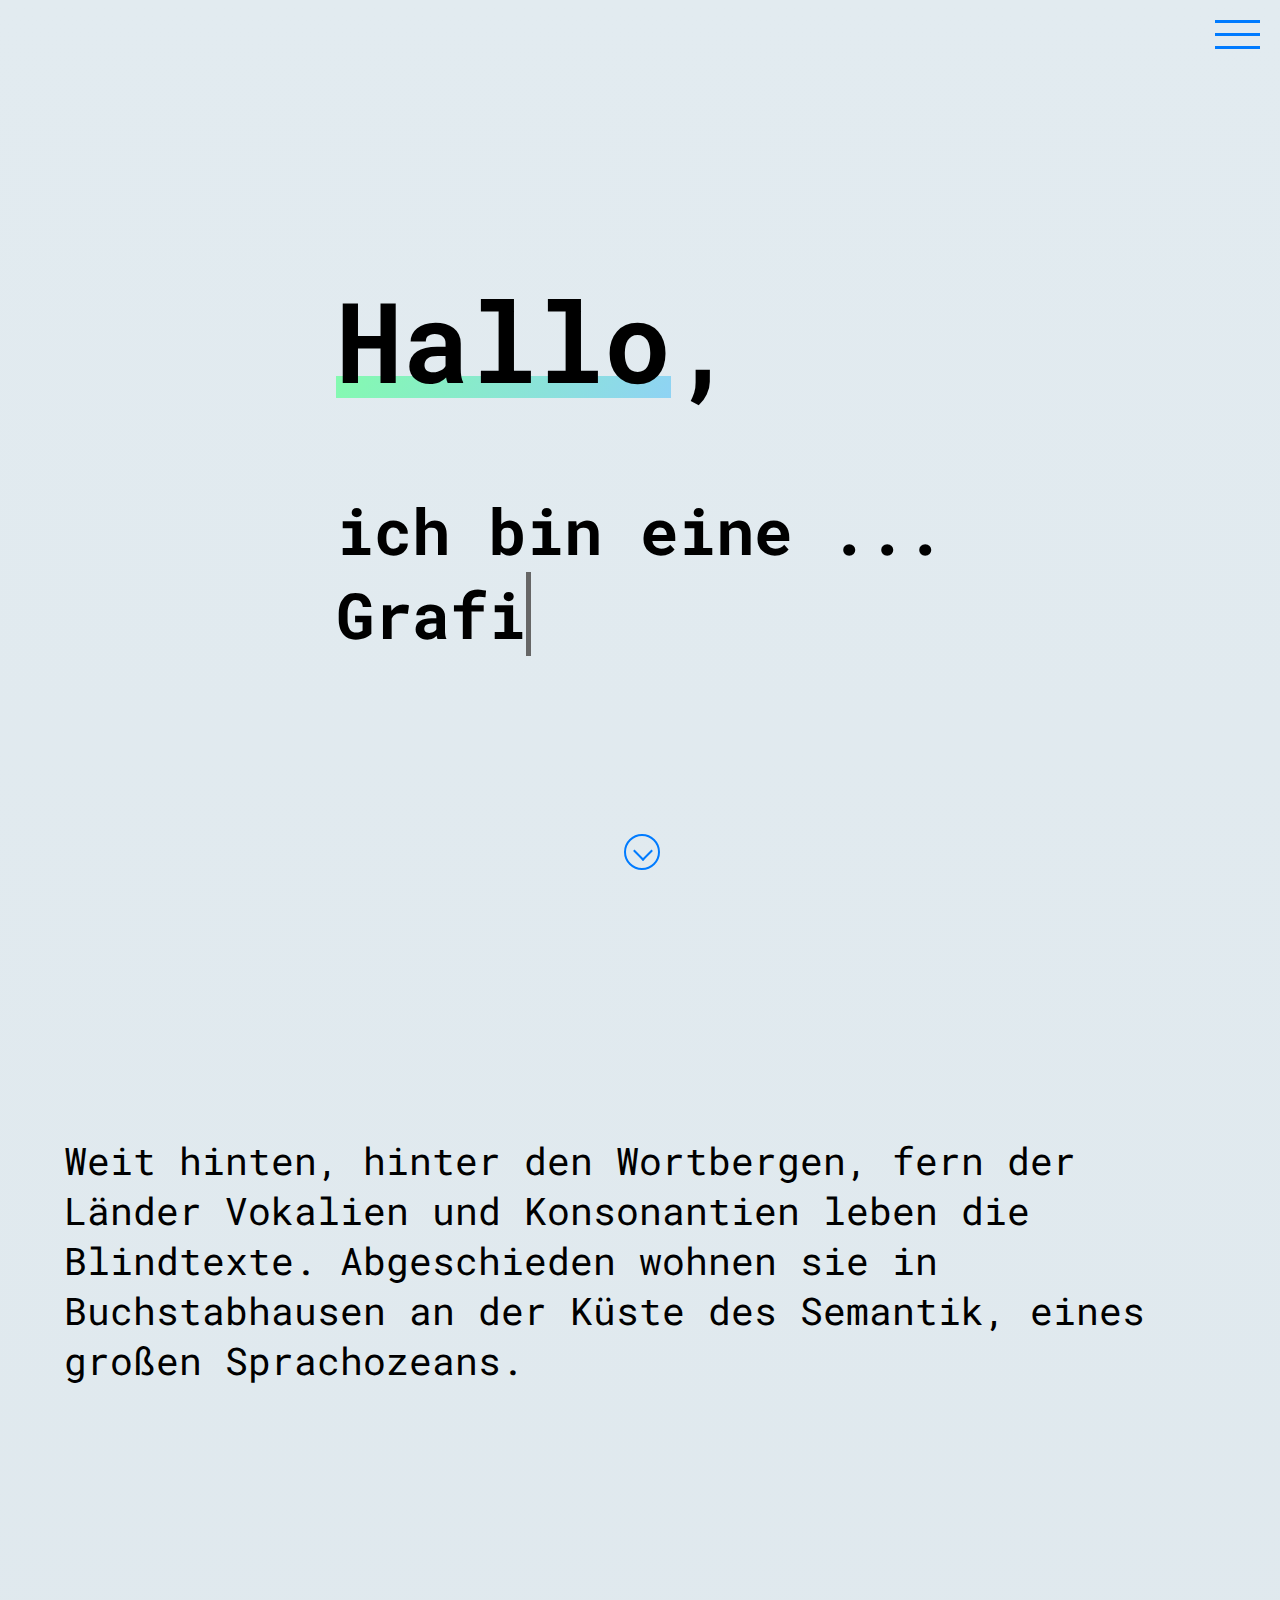
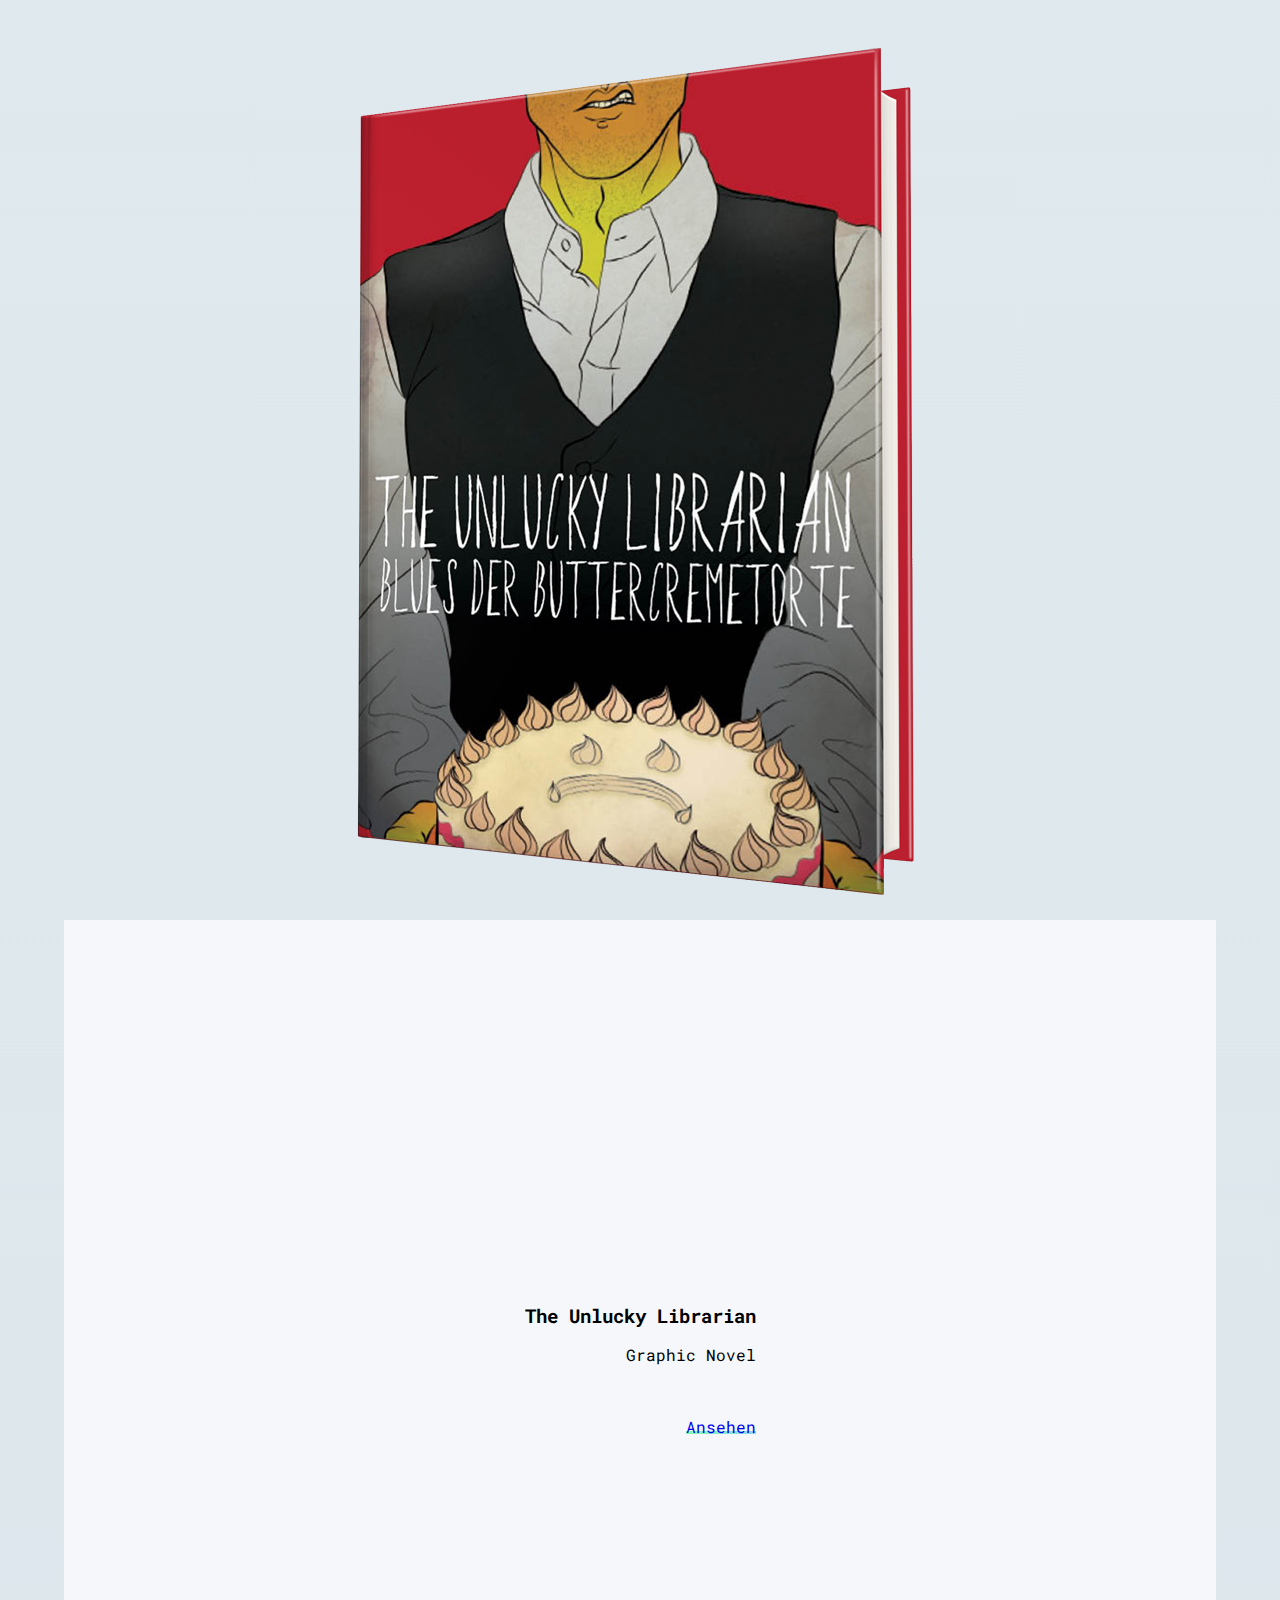
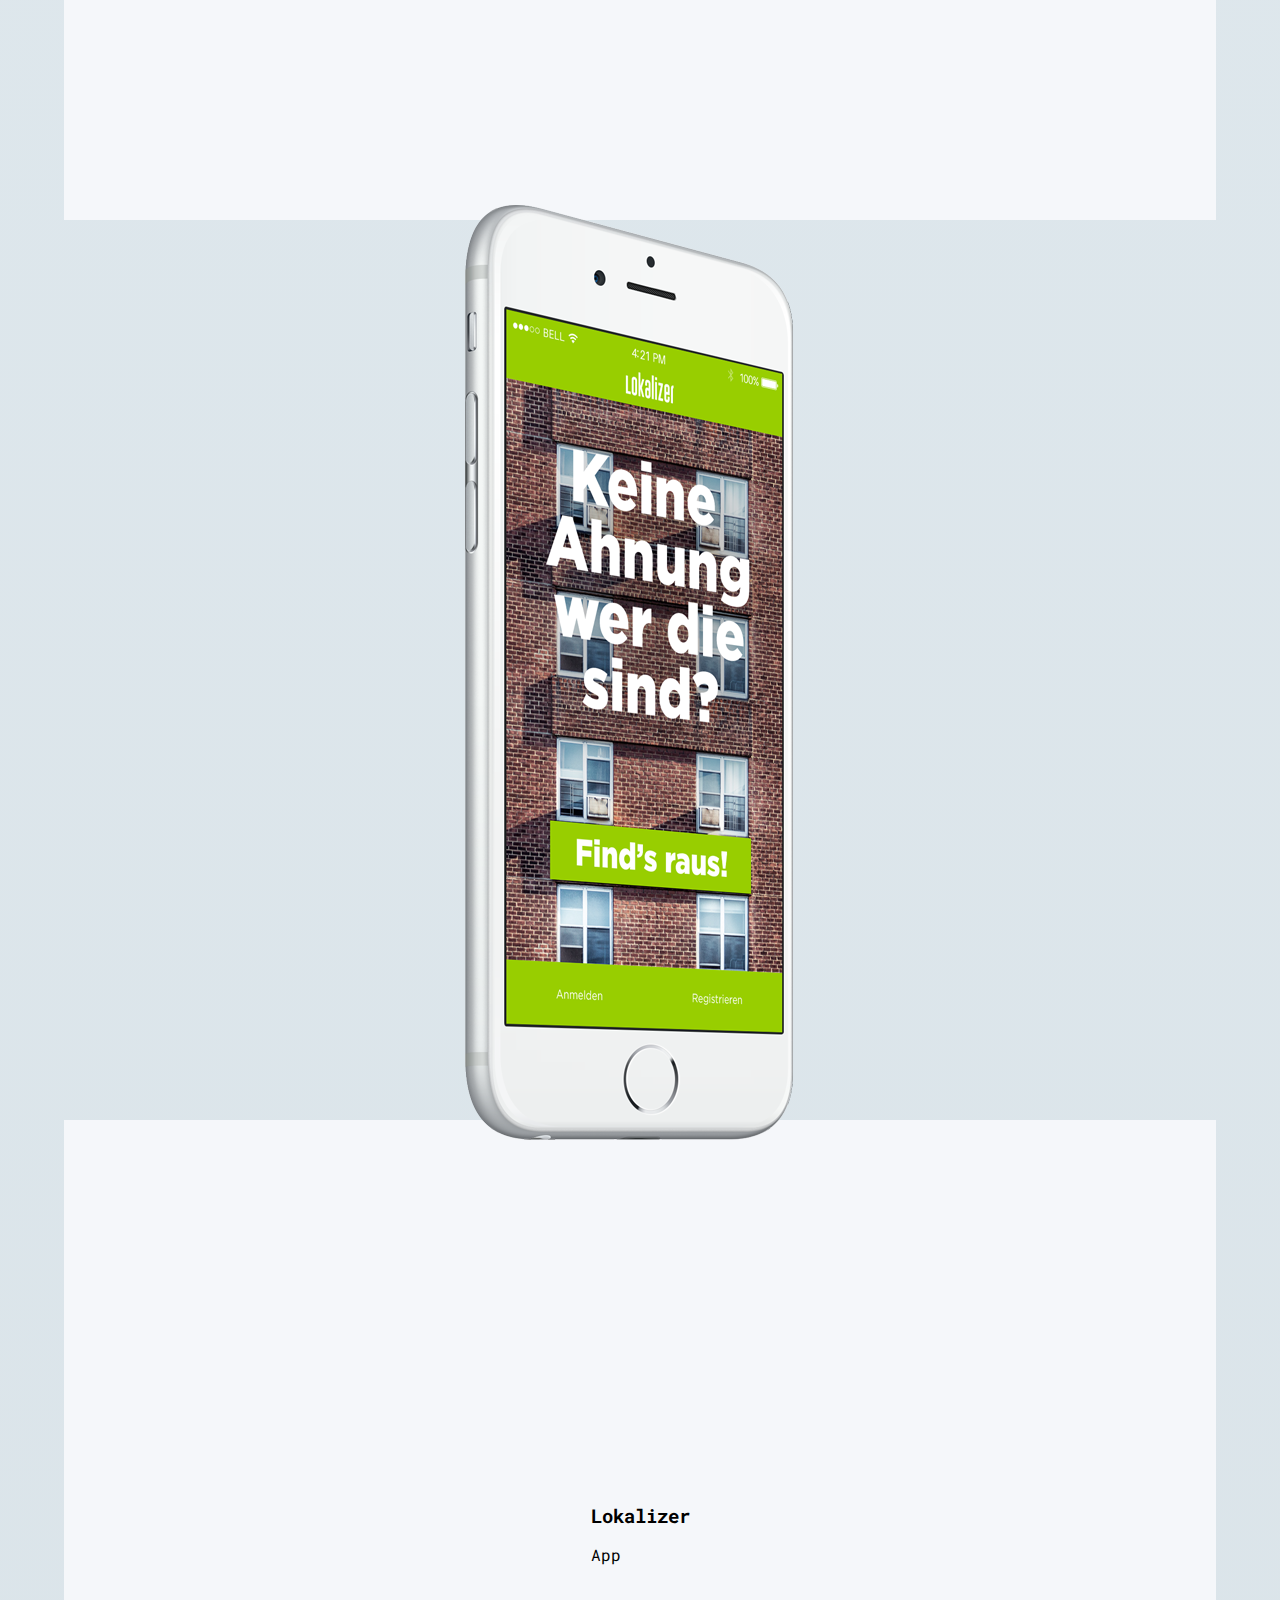
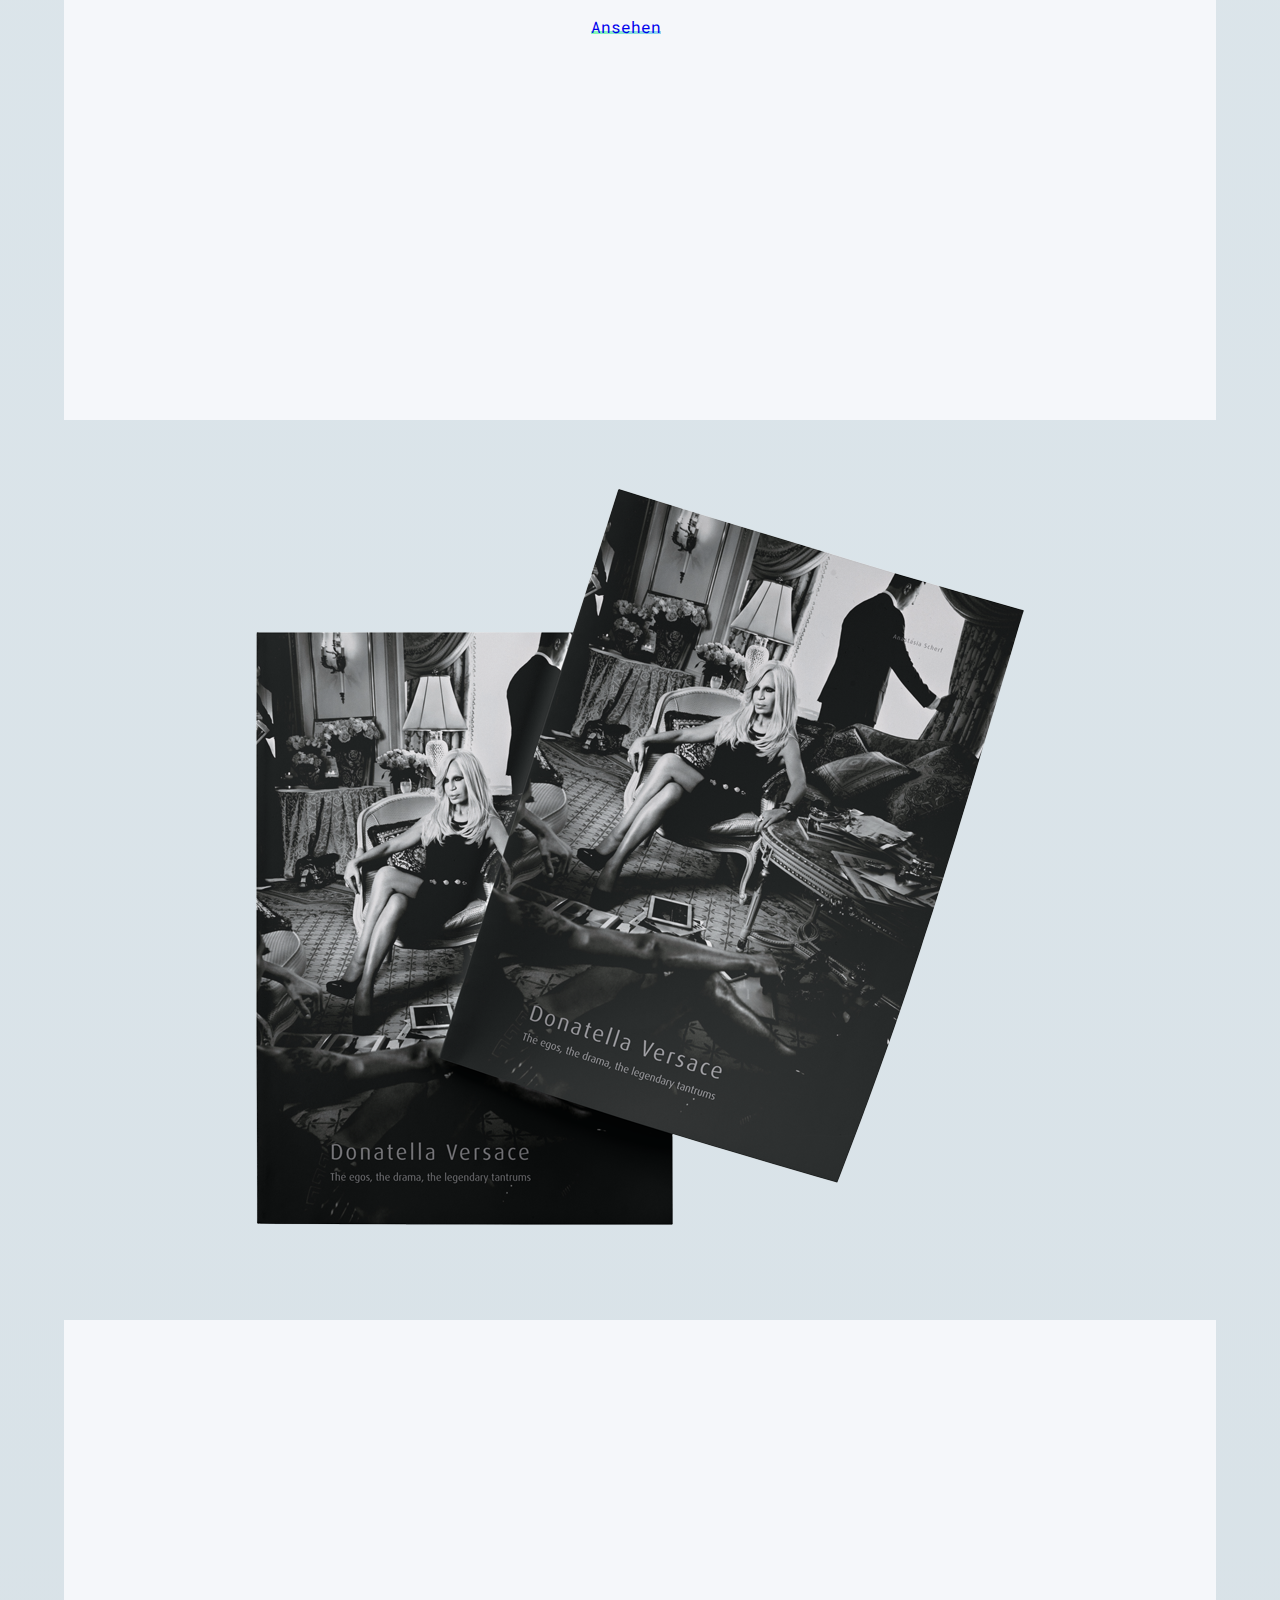
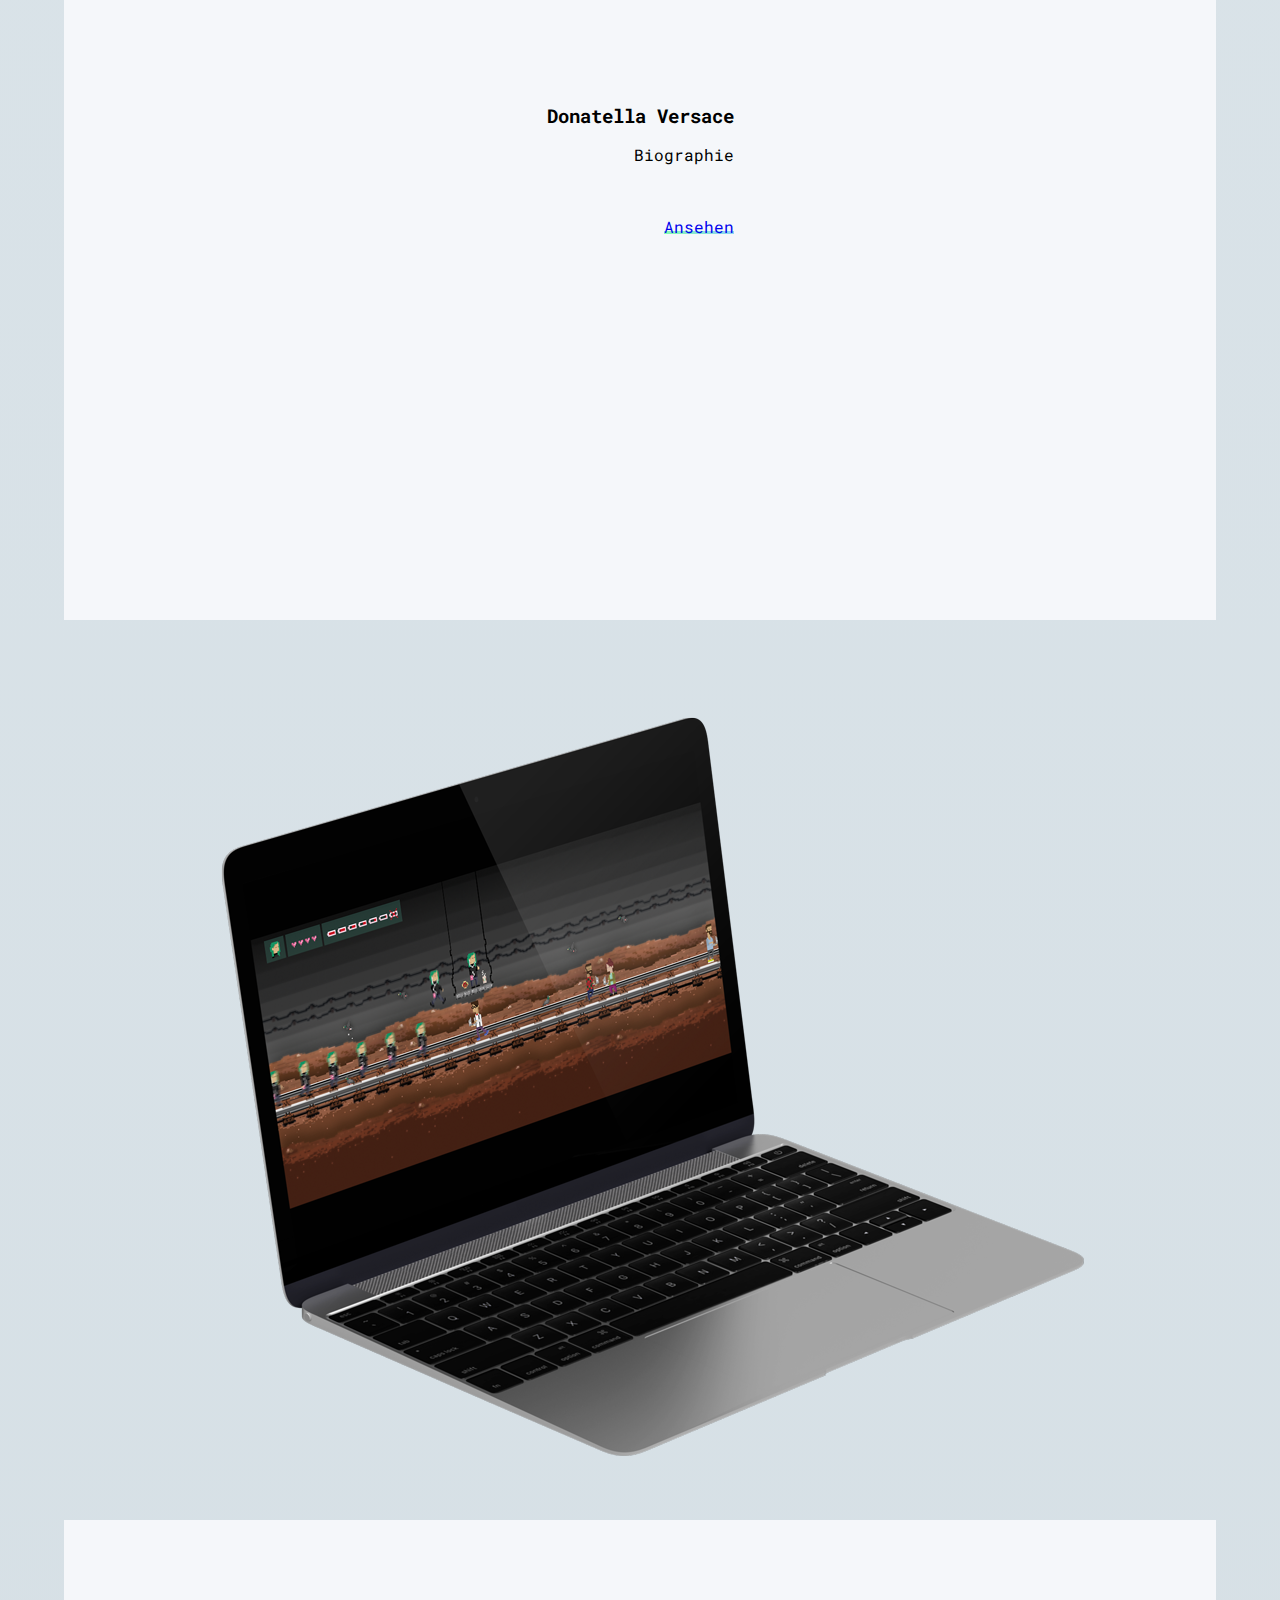
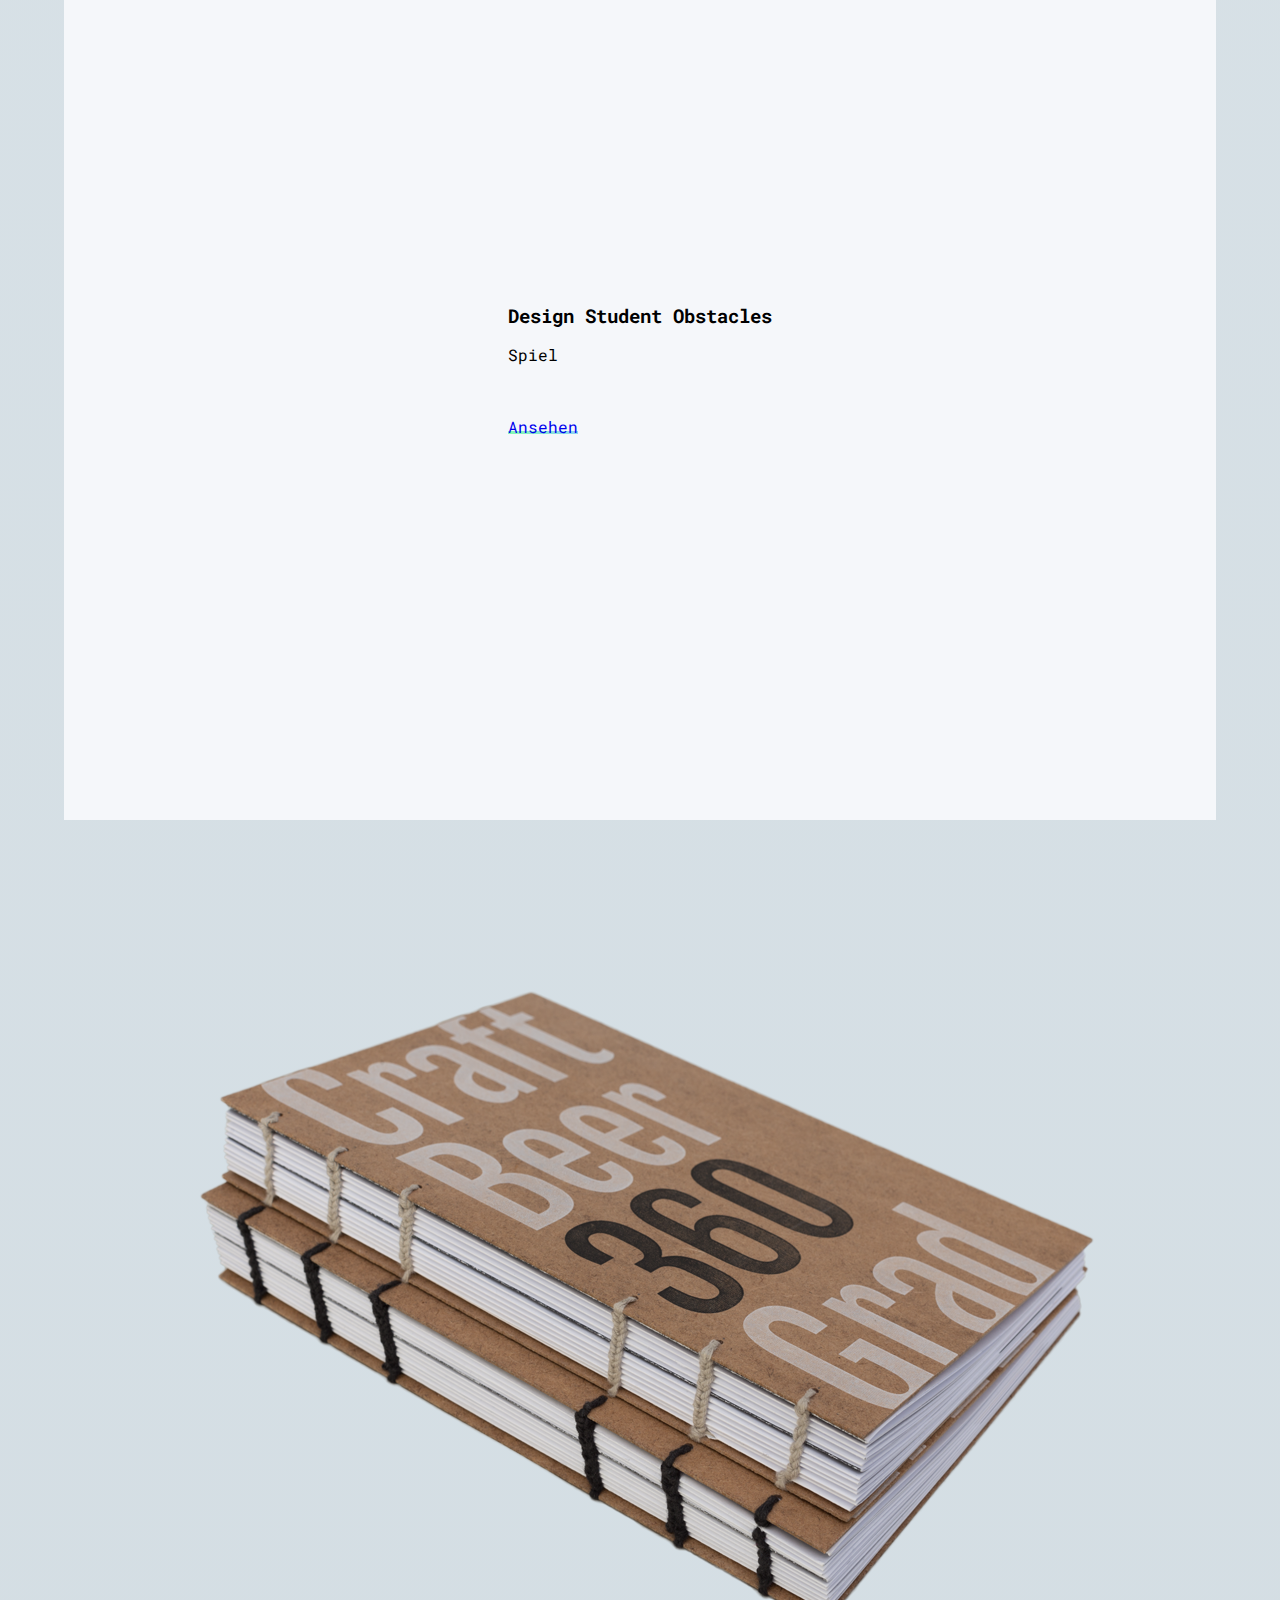
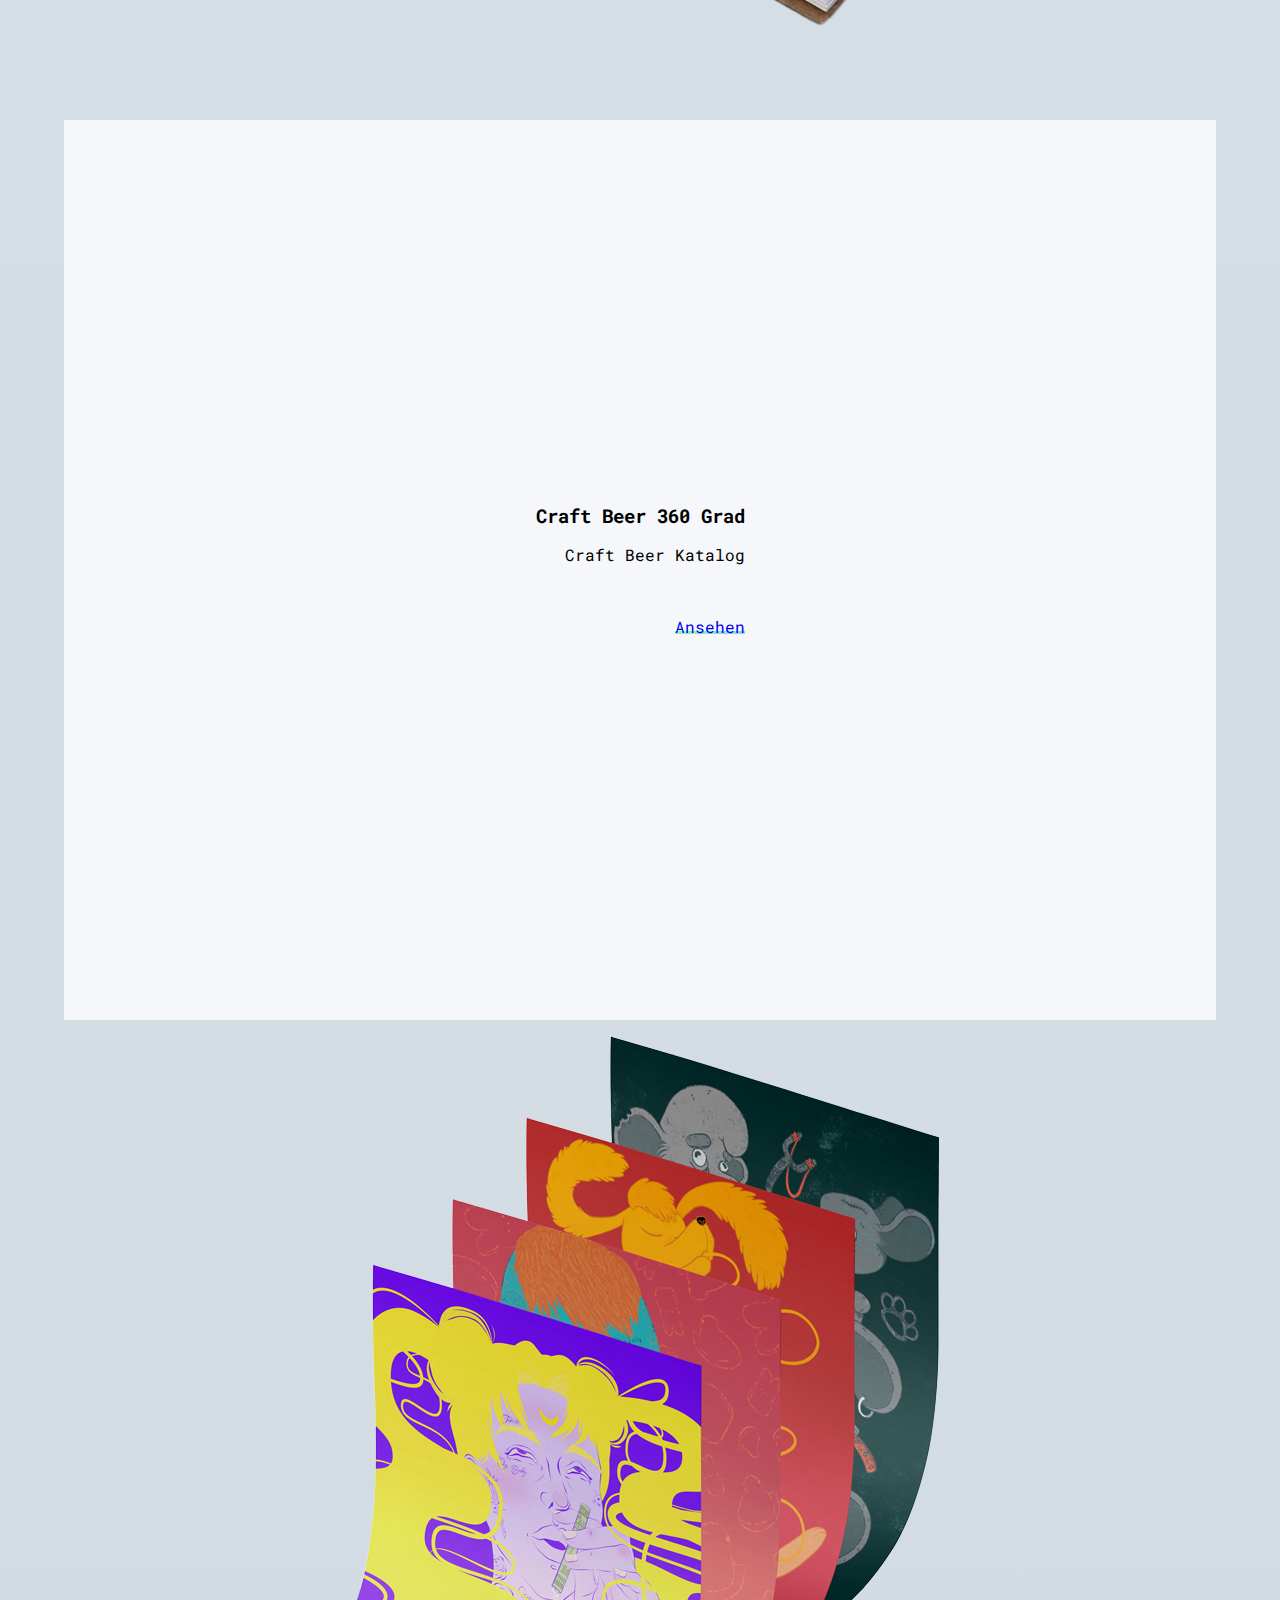
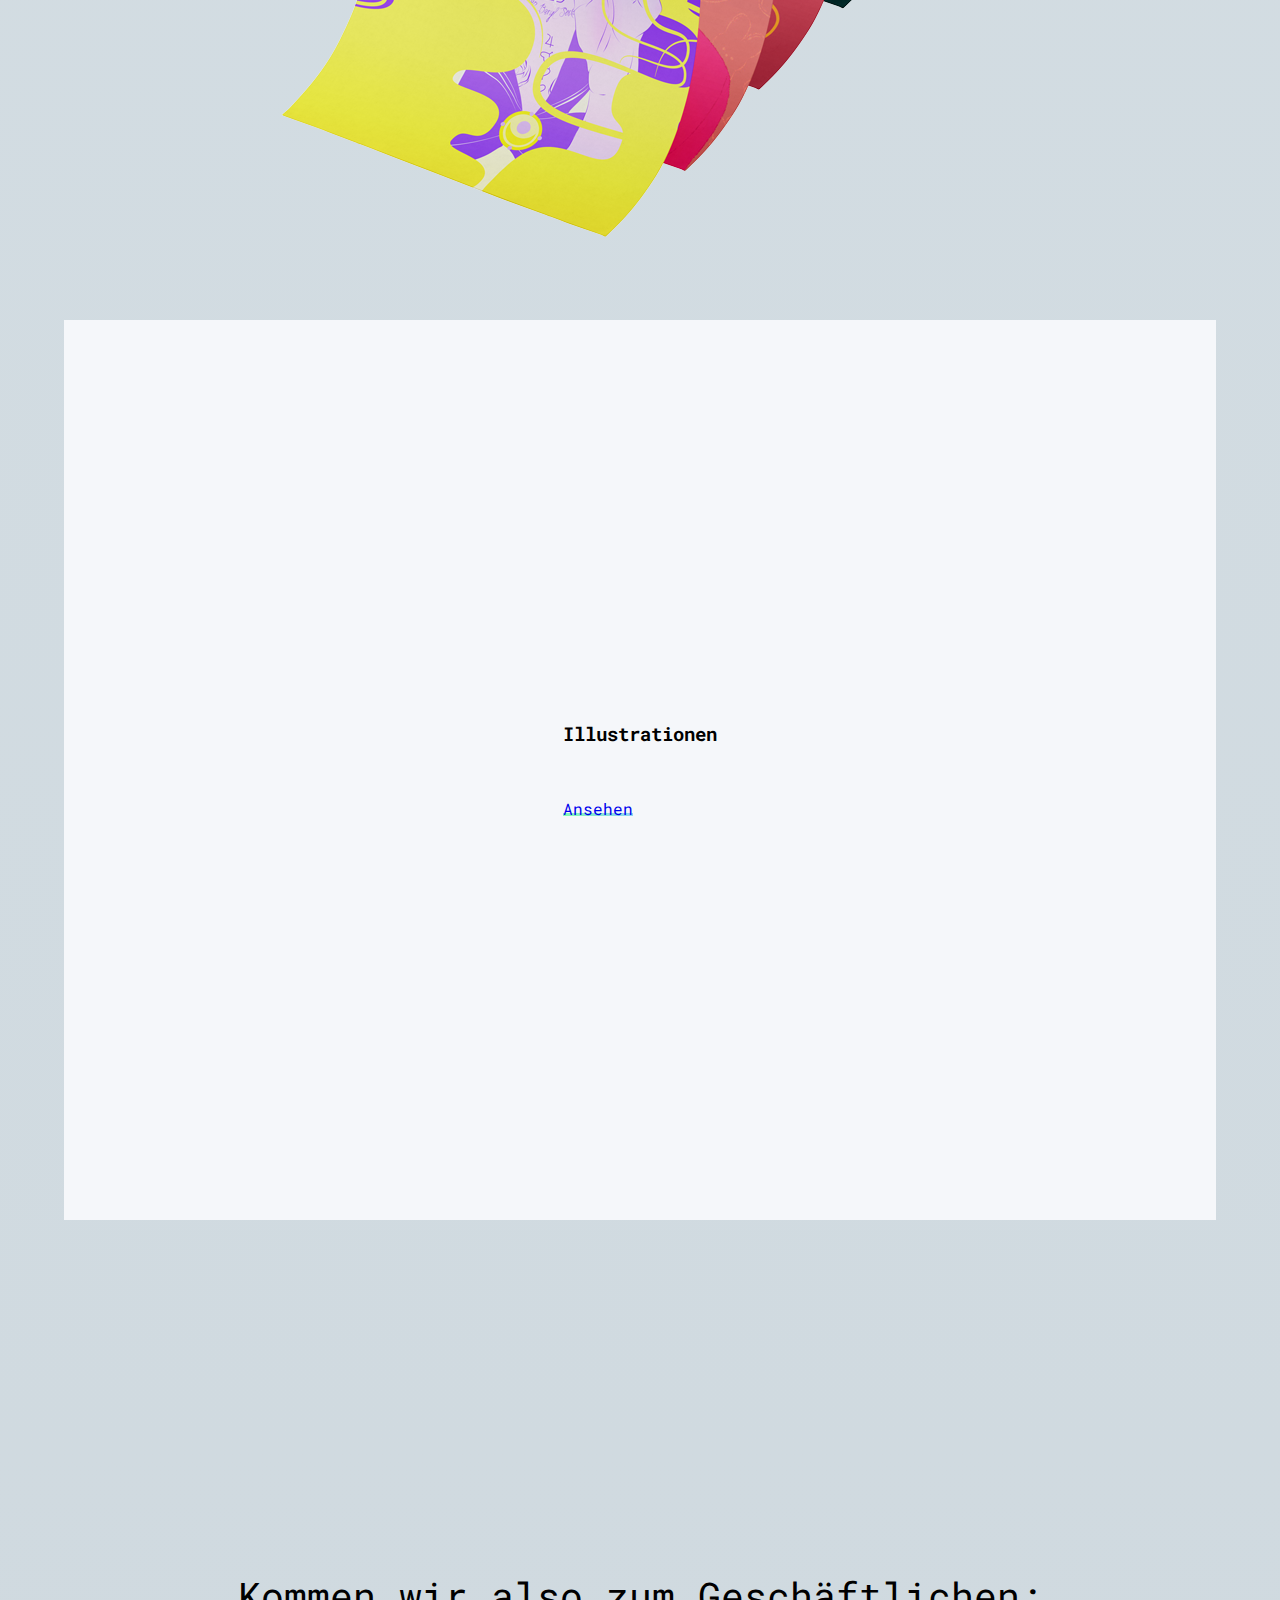
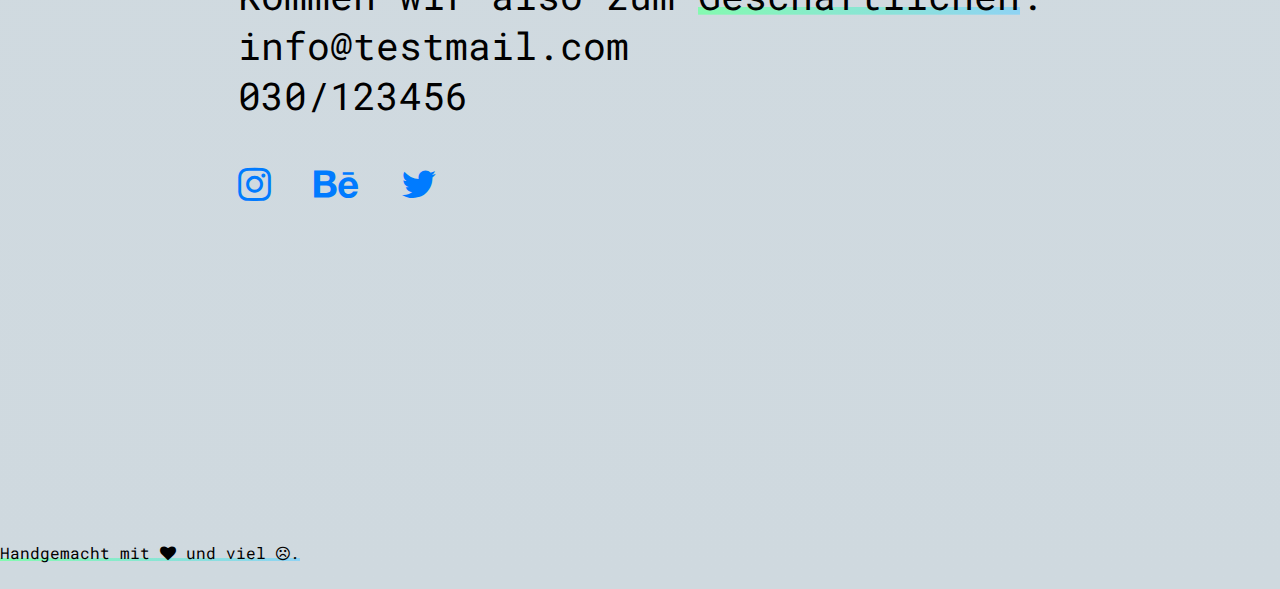
==== commit db2b1731: "fast fertig" ====
--- a/index.html
+++ b/index.html
@@ -11,7 +11,6 @@
 </head>
 
 <body>
-
   <!-- Navigation anfang -->
   <div class='navbar-toggle' title='Menu'>
     <div class='bar1'></div>
@@ -19,14 +18,13 @@
     <div class='bar3'></div>
   </div>
 
-
   <nav class="nav-hide">
     <div class="schrift_nav">
       <ul>
         <li><a href="#header">Home</a></li>
         <li><a href="#about">Über mich</a></li>
         <li><a href="#tul">Arbeiten</a></li>
-        <li><a href="#about">Kontakt</a></li>
+        <li><a href="#kontakt">Kontakt</a></li>
       </ul>
     </div>
   </nav>
@@ -40,11 +38,10 @@
           <div class="introtypo">
             <h1><span class="underline--magical">Hallo</span>,</h1>
             <h2>ich bin eine ...</br>
-          <span
-             class="txt-rotate"
-             data-period="2000"
-             data-rotate='[ "Grafikdesignerin.", "Kommunikationsdesignerin.", "Was-auch-immer- Designerin.", "Alles Designerin.", "Designerin!" ]'></span>
-        </h2>
+              <span
+                class="txt-rotate"
+                data-period="2000"
+                data-rotate='[ "Grafikdesignerin.", "Kommunikationsdesignerin.", "Was-auch-immer- Designerin.", "Alles Designerin.", "Designerin!" ]'></span></h2>
           </div>
           <div class="scrollpfeil">
             <a href="#about" class="scroll-down" address="true"></a>
@@ -56,10 +53,13 @@
     <section class="about" id="about">
       <div class="container-fluid">
         <div class="row">
-        <div class="col-12 beschreibung_text">
-          <p> Weit hinten, hinter den Wortbergen, fern der Länder Vokalien und Konsonantien leben die Blindtexte. Abgeschieden wohnen sie in Buchstabhausen an der Küste des Semantik, eines großen Sprachozeans. </p>
-        </div>
-      </div>
+          <div class="col-12 beschreibung_text">
+            <p> Weit hinten, hinter den Wortbergen,
+              fern der Länder Vokalien und Konsonantien leben die Blindtexte.
+              Abgeschieden wohnen sie in Buchstabhausen an der Küste des Semantik,
+              eines großen Sprachozeans. </p>
+          </div>
+        </div>
     </section>
     <!--tul buch section-->
     <section class="tul" id="tul">
@@ -107,7 +107,7 @@
           <div class="col-sm-12 col-md-6 order-md-1 leftside">
             <div class="ueberschriften_l">
               <h3> Donatella Versace </h3>
-              <p> The egos, the drama, the legendary tantrums </p>
+              <p> Biographie </p>
               <br/>
               <p><span class="underline--magical"><a href="donatellaversace.html">Ansehen</a></span></p>
             </div>
@@ -125,7 +125,7 @@
           <div class="col-sm-12 col-md-6 order-md-2 leftside">
             <div class="ueberschriften_r">
               <h3> Design Student Obstacles </h3>
-              <p> Game </p>
+              <p> Spiel </p>
               <br/>
               <p><span class="underline--magical"><a href="dso.html">Ansehen</a></span></p>
             </div>
@@ -151,7 +151,7 @@
         </div>
       </div>
     </section>
-    <!--dso spiel section-->
+    <!--illustrations section-->
     <section class="illustrationen" id="illustrationen">
       <div class="container-fluid">
         <div class="row">
@@ -170,8 +170,8 @@
       </div>
     </section>
     <!--footer section-->
+    <!--footer im footer-->
     <!--<section class="footer" id="footer">
-      fuß
     </section> -->
     </div>
     <!--wrapper end-->
@@ -182,32 +182,33 @@
     <script src="js/nav.js"></script>
     <script src="js/jquery-2.1.3.js"></script>
     <script src="js/typer.js"></script>
+    <!--für die intro section-->
 </body>
+
 <footer>
   <section class="kontakt" id="kontakt">
-  <div class="container-fluid">
-    <div class="row">
-      <div class="col-12">
-<p>Kommen wir also zum <span class="underline--magical">Geschäftlichen</span>:</br>
-info@testmail.com</br>
-030/123456</p>
-<a href="instagram.com"><i class="fa fa-instagram" aria-hidden="true"></i></a>
-<a href="behance.com"><i class="fa fa-behance" aria-hidden="true"></i></a>
-<a href="facebook.com"><i class="fa fa-facebook" aria-hidden="true"></i></a>
-</div>
-</div>
-</div>
-</section>
-<section class="foot" id="foot">
-<div class="container-fluid">
-  <div class="row">
-    <div class="col-12 text-center">
-<!--<p>Handgemacht mit <i class="em em-hearts"></i> und ganz viel <i class="em em-angry"></i>.</p>-->
-<p><span class="underline--magical">Handgemacht mit <i class="fa fa-heart" aria-hidden="true"></i> und ganz viel <i class="fa fa-frown-o" aria-hidden="true"></i>.</span></p>
-</div>
-</div>
-</div>
-</section>
+    <div class="container-fluid">
+      <div class="row">
+        <div class="col-12">
+          <p>Kommen wir also zum <span class="underline--magical">Geschäftlichen</span>:</br>
+            info@testmail.com</br>
+            030/123456</p>
+          <a href="https://www.instagram.com/stasiafoshizzle/"><i class="fa fa-instagram" aria-hidden="true"></i></a>
+          <a href="https://www.behance.net/scherf"><i class="fa fa-behance" aria-hidden="true"></i></a>
+          <a href="https://twitter.com/stasifoshizzle"><i class="fa fa-twitter" aria-hidden="true"></i></a>
+        </div>
+      </div>
+    </div>
+  </section>
+  <section class="handgemacht" id="handgemacht">
+    <div class="container-fluid">
+      <div class="row">
+        <div class="col-12 text-center">
+          <p><span class="underline--magical">Handgemacht mit <i class="fa fa-heart" aria-hidden="true"></i> und viel <i class="fa fa-frown-o" aria-hidden="true"></i>.</span></p>
+        </div>
+      </div>
+    </div>
+  </section>
 </footer>
 
 </html>
--- a/css/stylesheet.css
+++ b/css/stylesheet.css
@@ -109,6 +109,7 @@
   padding: 0 5%;
 }
 
+/* Header Section in Home anfang*/
 .header {
   height: 100vh;
   display: flex;
@@ -157,6 +158,7 @@
   border-width: 0px 0 2px 2px;
 }
 /* Scroll Pfeil ende */
+/* Header Section in Home ende*/
 
 .about {
   height: 80vh;
@@ -291,7 +293,7 @@
   padding: 50px 0px;
   font-family: 'Roboto Mono', monospace;
 }
-/*TUL bzw einzel Projekte extras  ende*/
+/*TUL bzw einzel Projekte extras ende*/
 
 /* Lokalizer extras anfang*/
 .lokalizer_hintergrund {
@@ -324,6 +326,7 @@
 color: white;
 }
 /* Craft Beer und Illustionen extras ende*/
+
 /* Footer und Kontakt anfang */
 .kontakt {
   padding: 0 5%;
@@ -339,12 +342,11 @@
 
 .kontakt i {
   margin-right: 20px;
-  color: black;
+  color: #007bff;
   z-index: 1;
 }
 
-
-.foot {
+.handgemacht {
   font-family: 'Roboto Mono', monospace;
   height: 7vh;
   padding-top: 6px;
@@ -355,9 +357,10 @@
   /*background-color: black;*/
 /*  color: white;*/
 }
-
 /* Footer und Kontakt ende */
-@media (max-width: 768px) {
+
+/* Media Queries ab hier */
+@media (max-width: 479px) {
   .ueberschriften_l, .ueberschriften_r {
     line-height: 20px;
     text-align: center;
@@ -399,9 +402,13 @@
     text-align: center;
     font-size: 1em;
   }
-}
-
-@media (max-width: 479px) {
+  .kontakt {
+    font-size: 1.2em;
+    height: 50vh;
+  }
+}
+
+@media (max-width: 768px) {
   .ueberschriften_l, .ueberschriften_r {
     line-height: 20px;
     text-align: center;
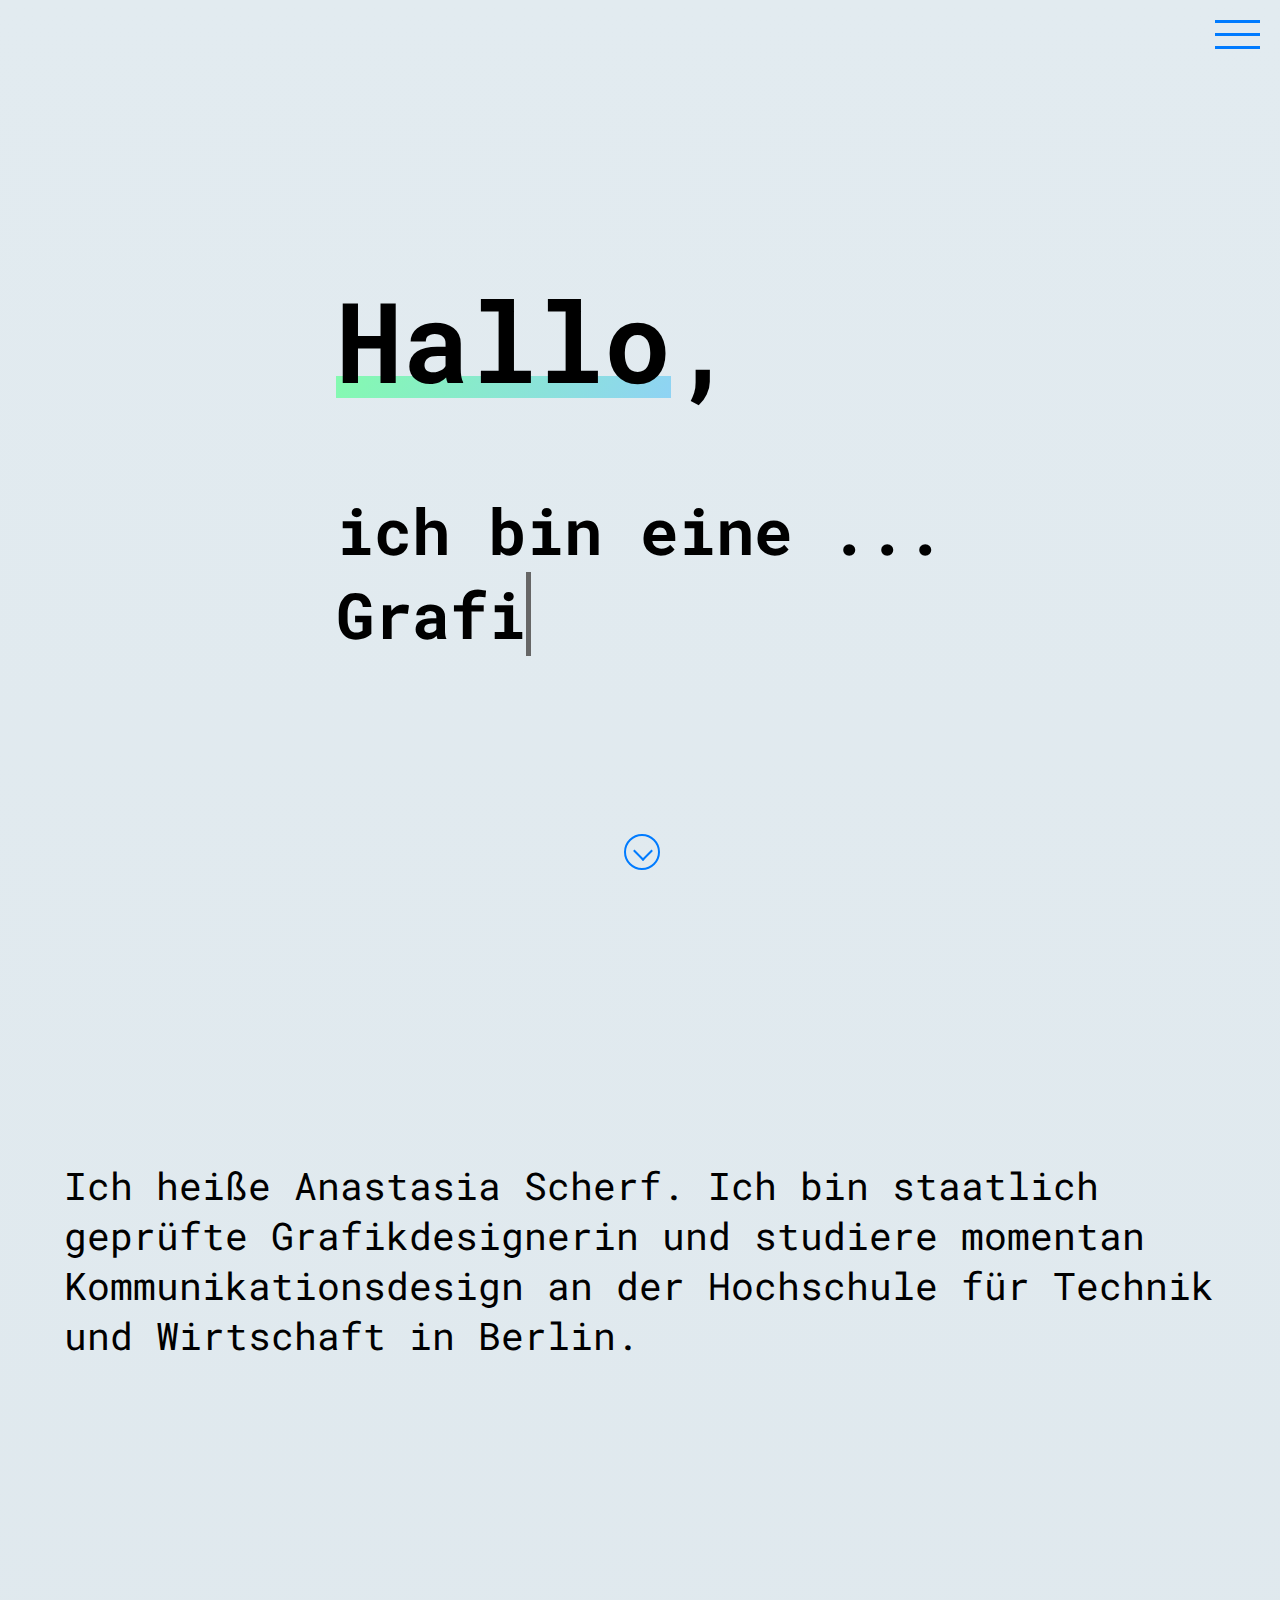
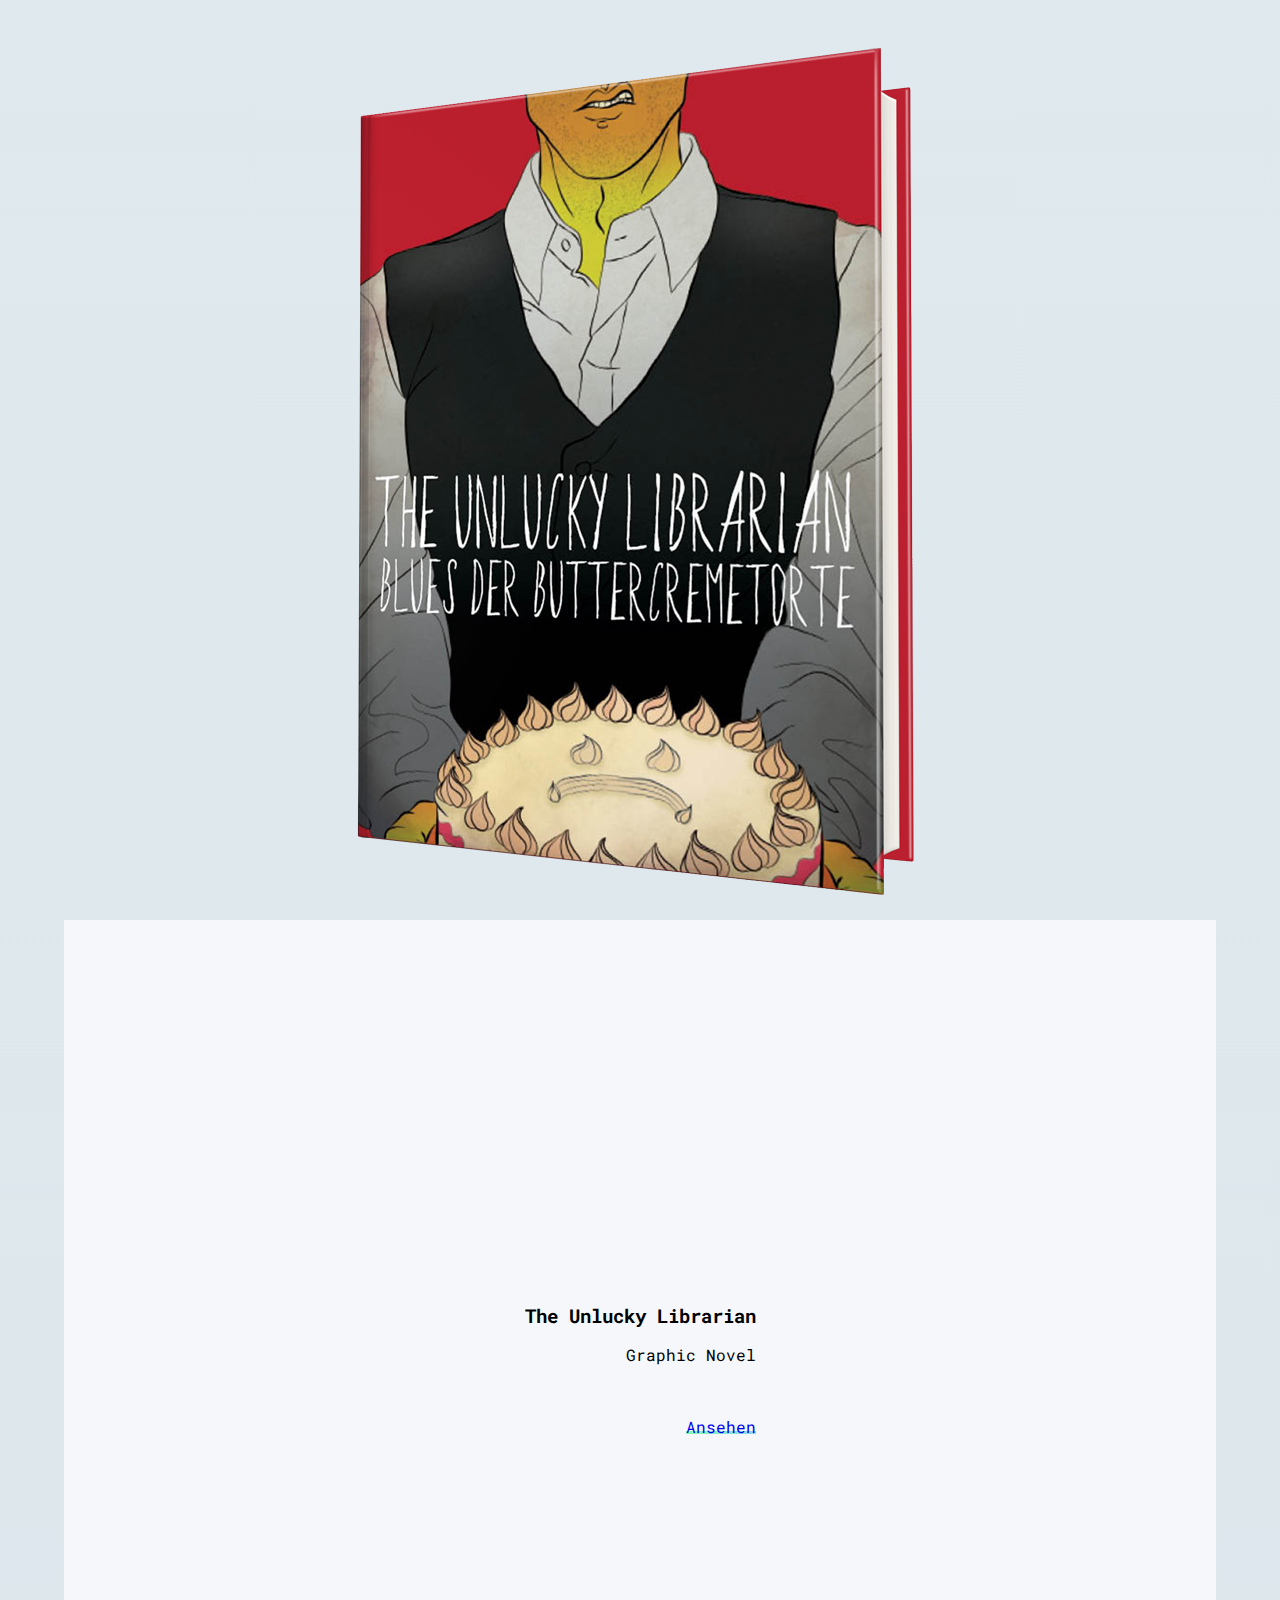
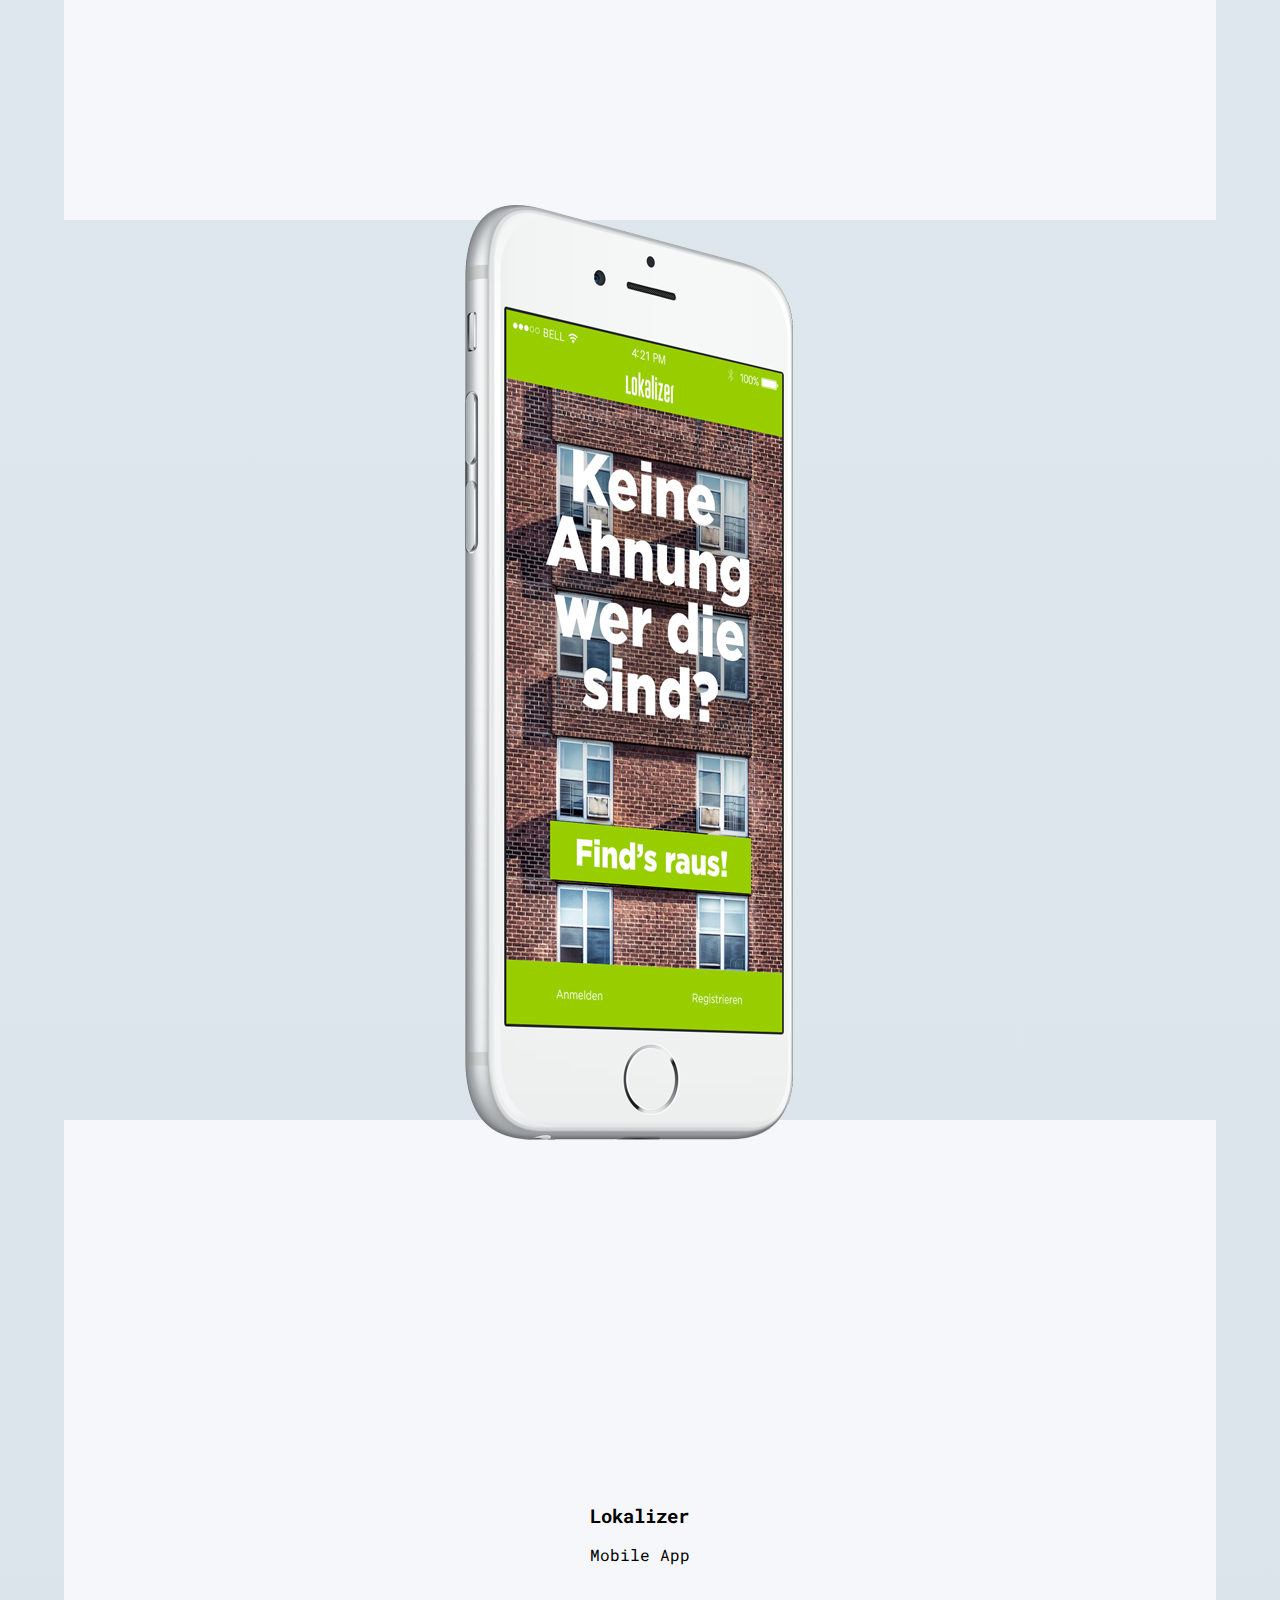
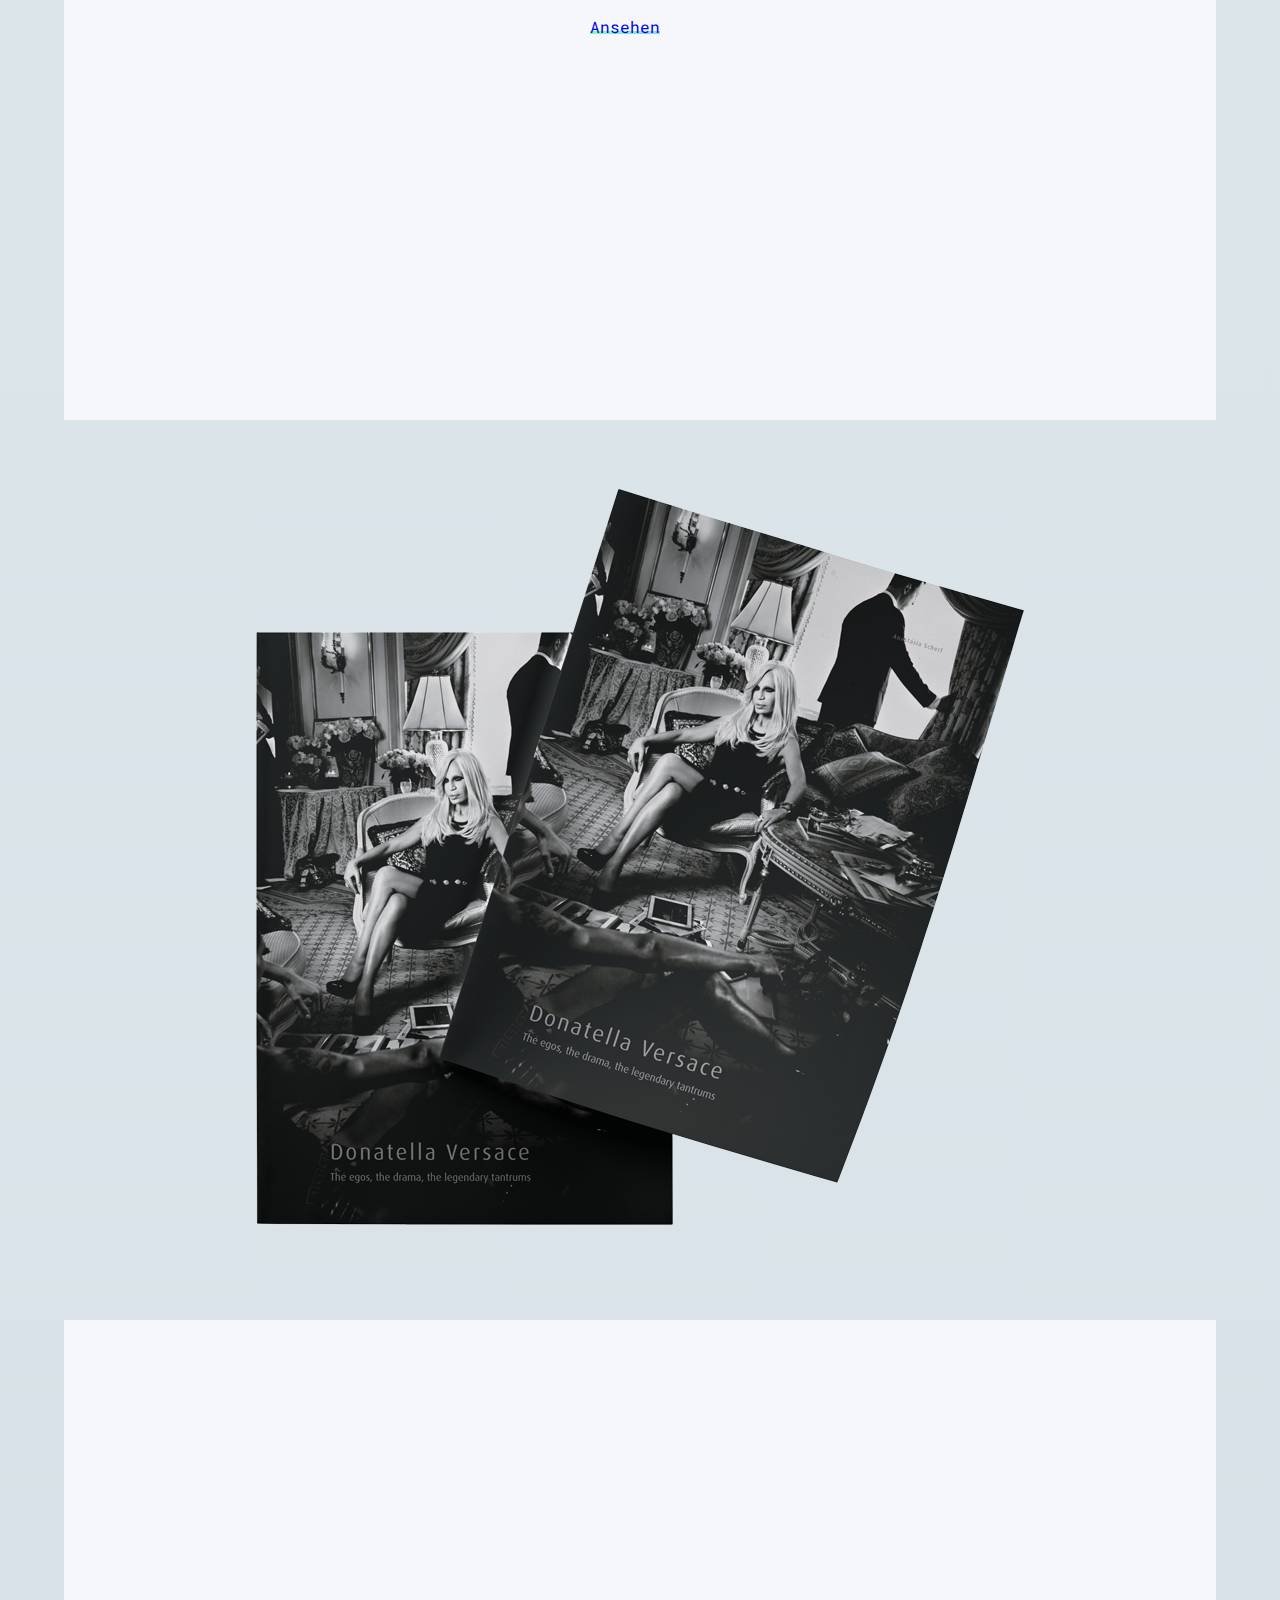
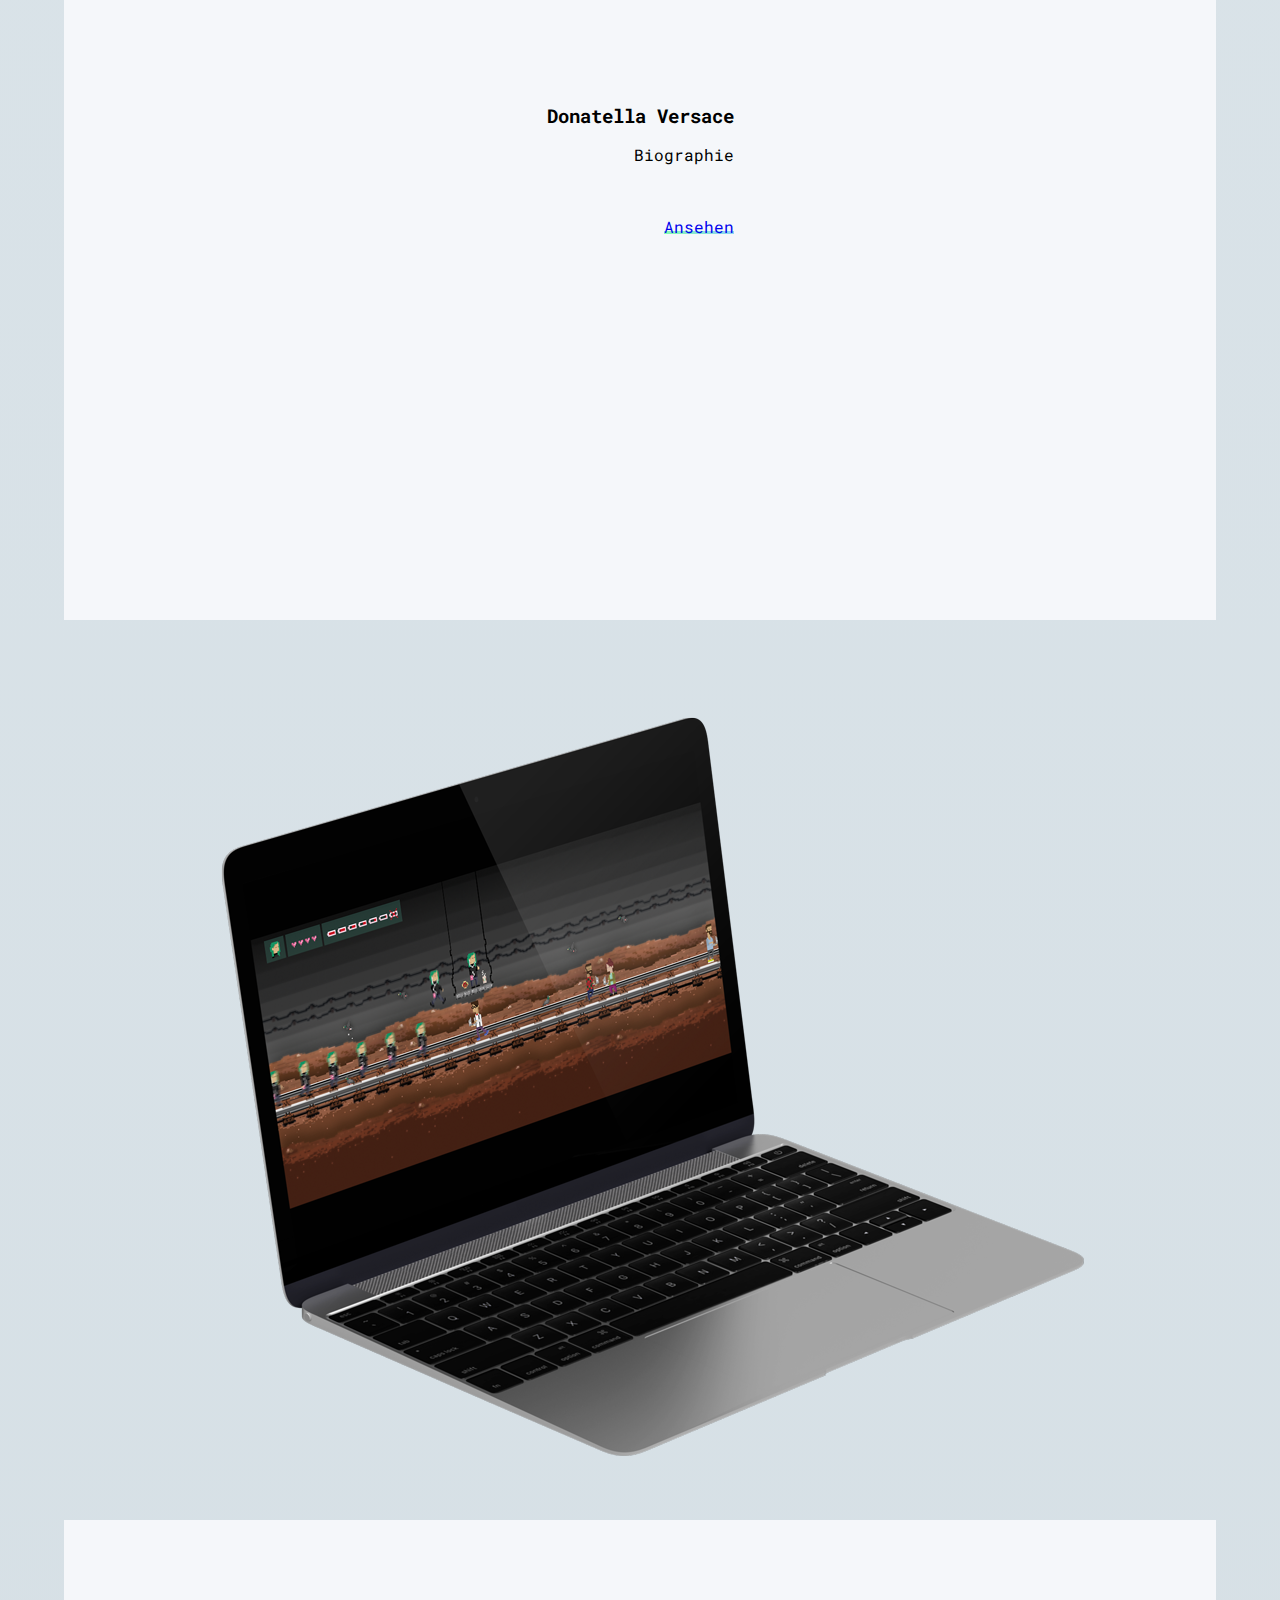
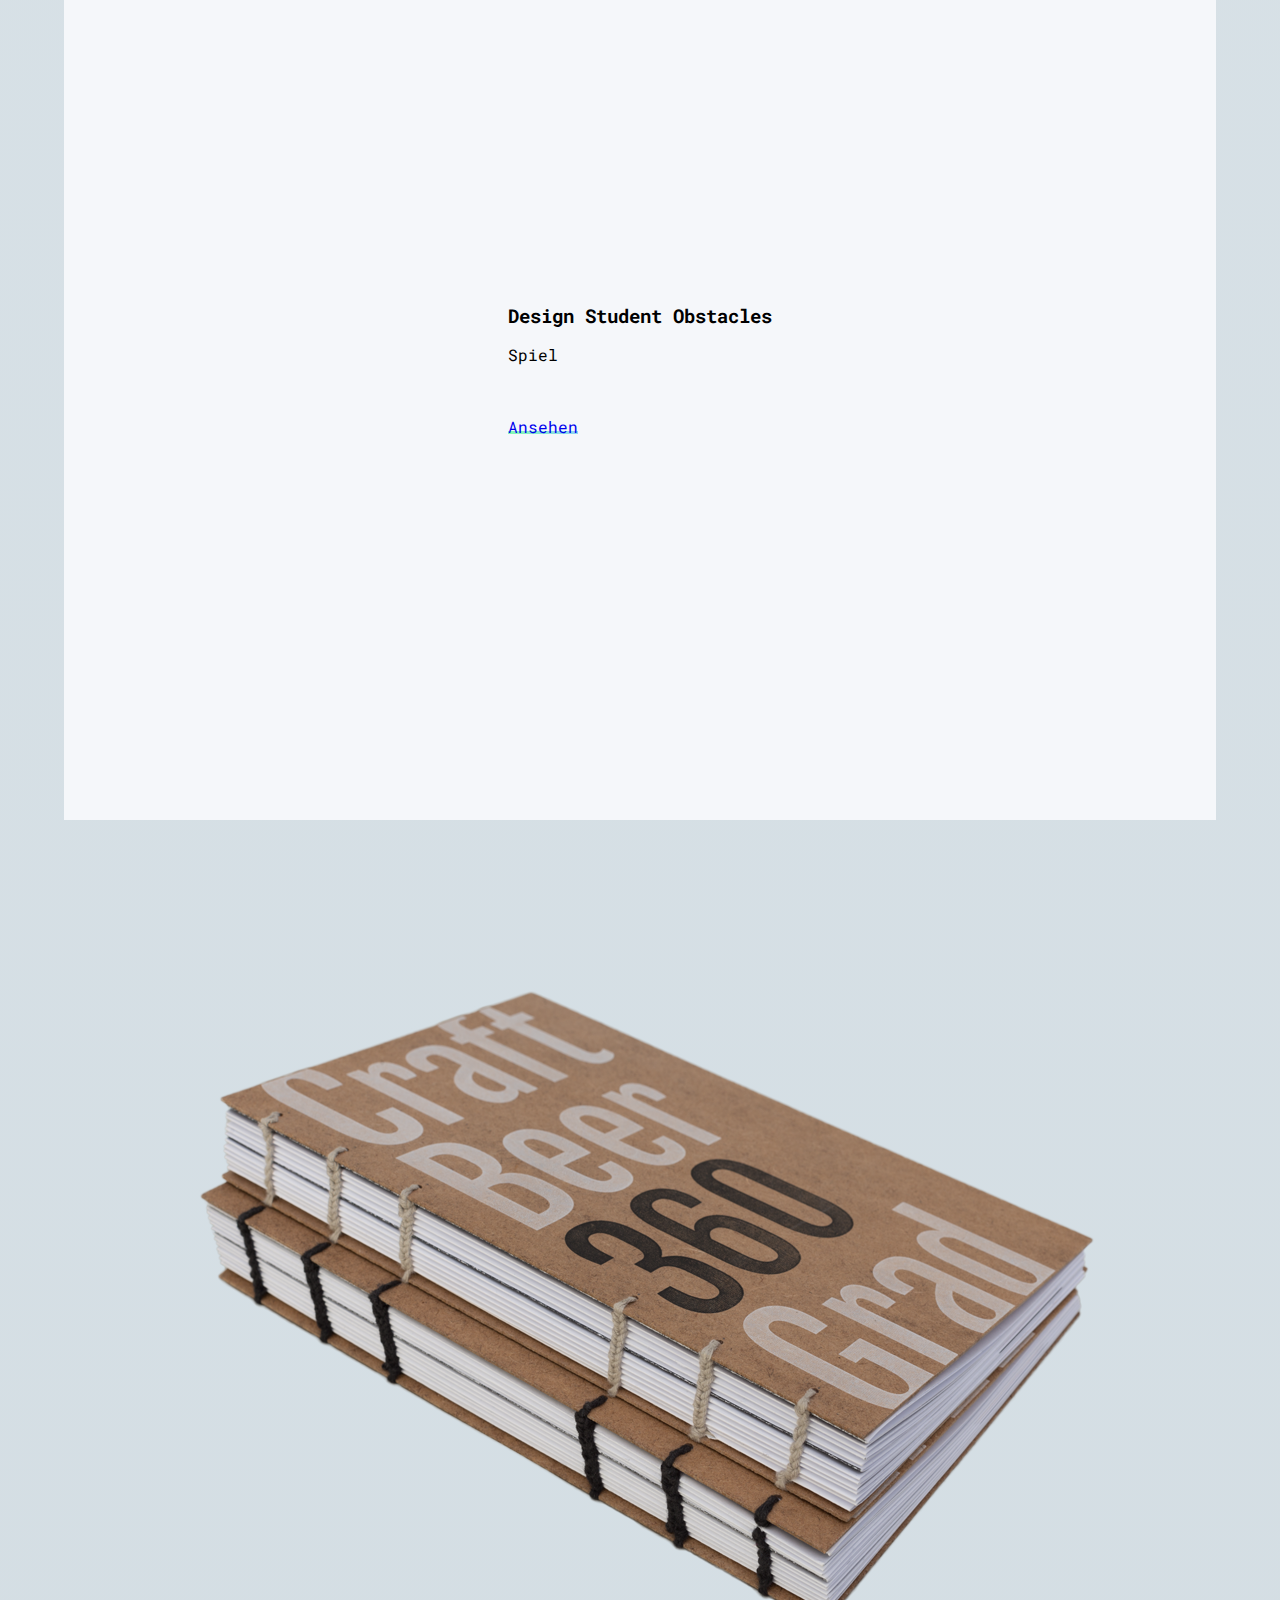
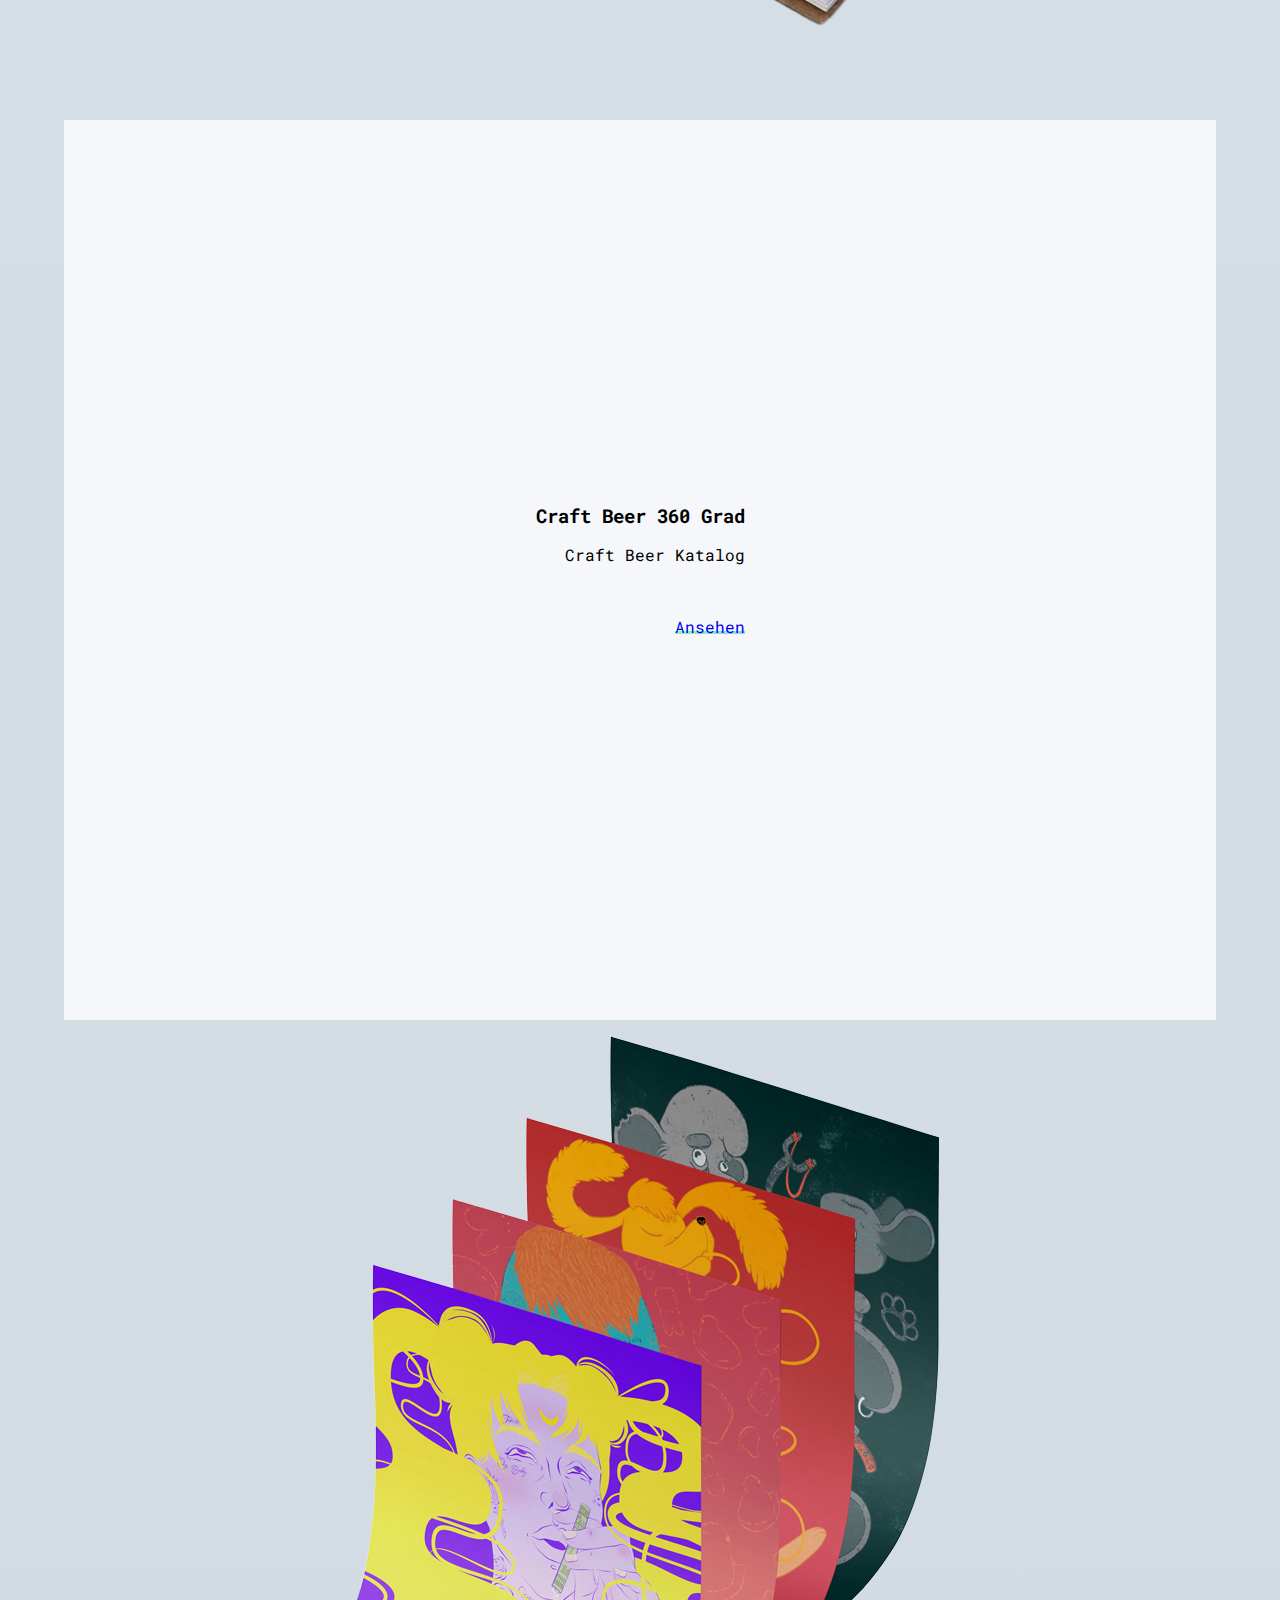
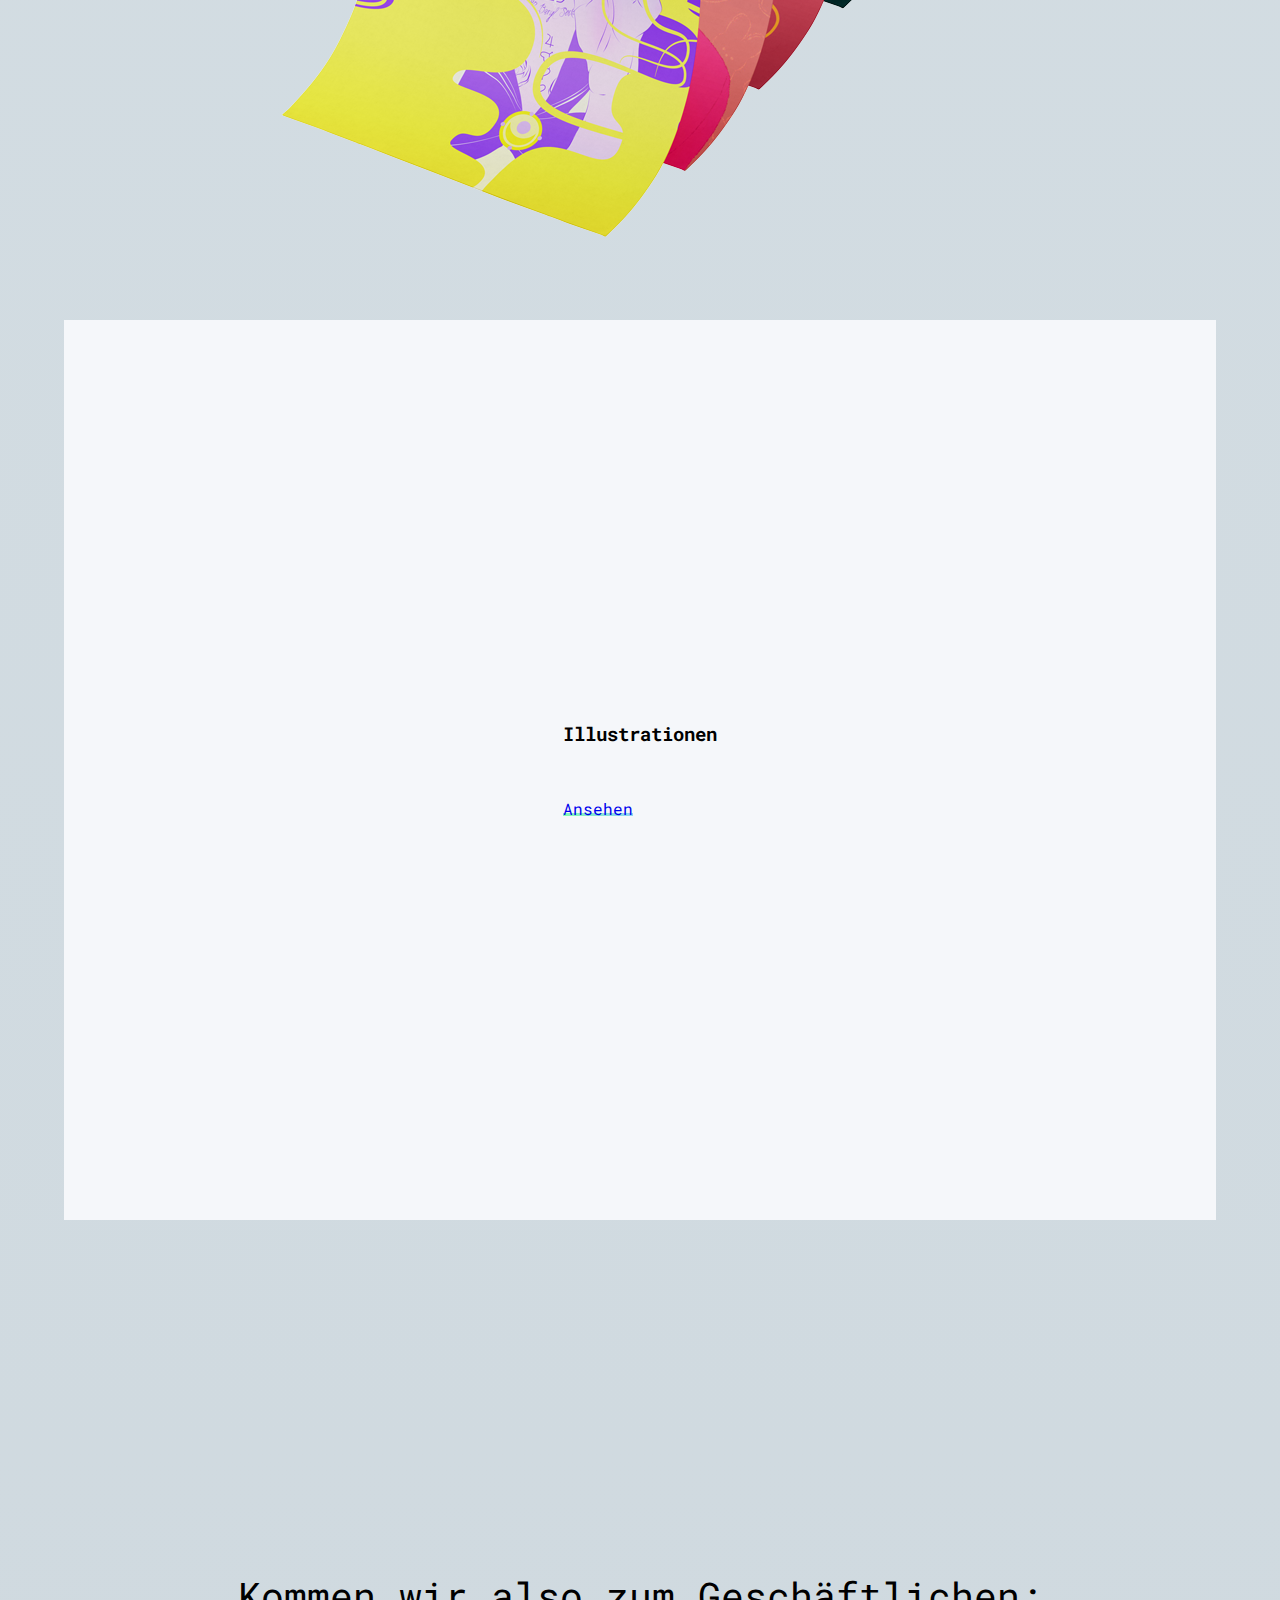
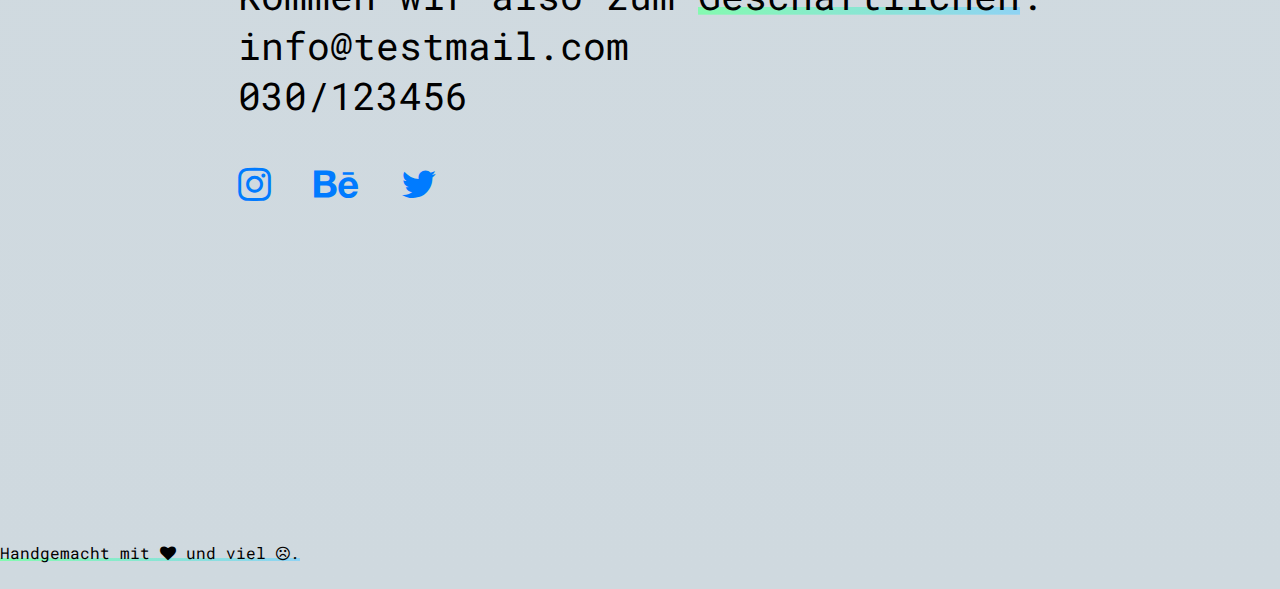
==== commit ba812f78: "fertig" ====
--- a/index.html
+++ b/index.html
@@ -49,18 +49,17 @@
         </div>
       </section>
     </header>
+
     <!--about section-->
     <section class="about" id="about">
       <div class="container-fluid">
         <div class="row">
           <div class="col-12 beschreibung_text">
-            <p> Weit hinten, hinter den Wortbergen,
-              fern der Länder Vokalien und Konsonantien leben die Blindtexte.
-              Abgeschieden wohnen sie in Buchstabhausen an der Küste des Semantik,
-              eines großen Sprachozeans. </p>
-          </div>
-        </div>
-    </section>
+            <p> Ich heiße Anastasia Scherf. Ich bin staatlich geprüfte Grafikdesignerin und studiere momentan Kommunikationsdesign an der Hochschule für Technik und Wirtschaft in Berlin. </p>
+          </div>
+        </div>
+    </section>
+
     <!--tul buch section-->
     <section class="tul" id="tul">
       <div class="container-fluid">
@@ -79,6 +78,7 @@
         </div>
       </div>
     </section>
+
     <!--nachbarschafts app section-->
     <section class="nachbarschaft" id="nachbarschaft">
       <div class="container-fluid">
@@ -89,7 +89,7 @@
           <div class="col-sm-12 col-md-6 order-md-2 leftside">
             <div class="ueberschriften_r">
               <h3> Lokalizer </h3>
-              <p> App </p>
+              <p> Mobile App </p>
               <br/>
               <p><span class="underline--magical"><a href="lokalizer.html">Ansehen</a></span></p>
             </div>
@@ -97,6 +97,7 @@
         </div>
       </div>
     </section>
+
     <!--donatella versace magazin section-->
     <section class="donatella" id="donatella">
       <div class="container-fluid">
@@ -115,6 +116,7 @@
         </div>
       </div>
     </section>
+
     <!--dso spiel section-->
     <section class="dso" id="dso">
       <div class="container-fluid">
@@ -133,6 +135,7 @@
         </div>
       </div>
     </section>
+
     <!--craft beer section-->
     <section class="craft_beer" id="craft_beer">
       <div class="container-fluid">
@@ -151,6 +154,7 @@
         </div>
       </div>
     </section>
+
     <!--illustrations section-->
     <section class="illustrationen" id="illustrationen">
       <div class="container-fluid">
--- a/css/stylesheet.css
+++ b/css/stylesheet.css
@@ -12,6 +12,7 @@
 }
 
 /* Hamburger Menü anfang*/
+
 nav, .navbar-toggle {
   -webkit-touch-callout: none;
   -webkit-user-select: none;
@@ -103,6 +104,7 @@
 .navbar-on .bar2 {
   background-color: transparent;
 }
+
 /* Hamburger Menü ende */
 
 .wrapper {
@@ -110,6 +112,7 @@
 }
 
 /* Header Section in Home anfang*/
+
 .header {
   height: 100vh;
   display: flex;
@@ -131,6 +134,7 @@
 }
 
 /* Scroll Pfeil anfang */
+
 .scroll-down {
   position: absolute;
   bottom: 30px;
@@ -157,7 +161,9 @@
   border: 2px solid #007bff;
   border-width: 0px 0 2px 2px;
 }
+
 /* Scroll Pfeil ende */
+
 /* Header Section in Home ende*/
 
 .about {
@@ -248,6 +254,7 @@
 }
 
 /* Hover effekt im Text anfang */
+
 .underline--magical {
   background-image: linear-gradient(120deg, #84fab0 0%, #8fd3f4 100%);
   background-repeat: no-repeat;
@@ -259,9 +266,11 @@
 .underline--magical:hover {
   background-size: 100% 88%;
 }
+
 /* Hover effekt im Text ende */
 
 /*TUL bzw einzel Projekte extras anfang*/
+
 .zu a {
   position: fixed;
   top: 50%;
@@ -293,9 +302,11 @@
   padding: 50px 0px;
   font-family: 'Roboto Mono', monospace;
 }
+
 /*TUL bzw einzel Projekte extras ende*/
 
 /* Lokalizer extras anfang*/
+
 .lokalizer_hintergrund {
   background-image: linear-gradient(to top, #cfd9df 0%, #19dfb8 50%, #92ca04 100%);
   color: white;
@@ -308,26 +319,33 @@
   align-items: center;
   text-align: left;
 }
+
 /* Lokalizer extras ende*/
 
 /* DSO extras anfang*/
+
 .dso_hintergrund {
   background-image: linear-gradient(to top, #cfd9df 0%, #e7627d 46%, #b8235a 59%, #801357 71%, #3d1635 84%, #1c1a27 100%);
   color: white;
 }
+
 /* DSO extras ende*/
 
 /* Craft Beer und Illustionen extras anfang*/
+
 .craft_illu_bilder {
   margin-bottom: 30px;
 }
-.illu_hintergrund{
-background-image: linear-gradient(to top, #cfd9df 0%, #434343 30%, black 100%);
-color: white;
-}
+
+.illu_hintergrund {
+  background-image: linear-gradient(to top, #cfd9df 0%, #434343 30%, black 100%);
+  color: white;
+}
+
 /* Craft Beer und Illustionen extras ende*/
 
 /* Footer und Kontakt anfang */
+
 .kontakt {
   padding: 0 5%;
   /*background-color: #007bff;*/
@@ -355,11 +373,13 @@
   /*background-color: #007bff;
   background-color: #f5f7fa;*/
   /*background-color: black;*/
-/*  color: white;*/
-}
+  /*  color: white;*/
+}
+
 /* Footer und Kontakt ende */
 
 /* Media Queries ab hier */
+
 @media (max-width: 479px) {
   .ueberschriften_l, .ueberschriften_r {
     line-height: 20px;
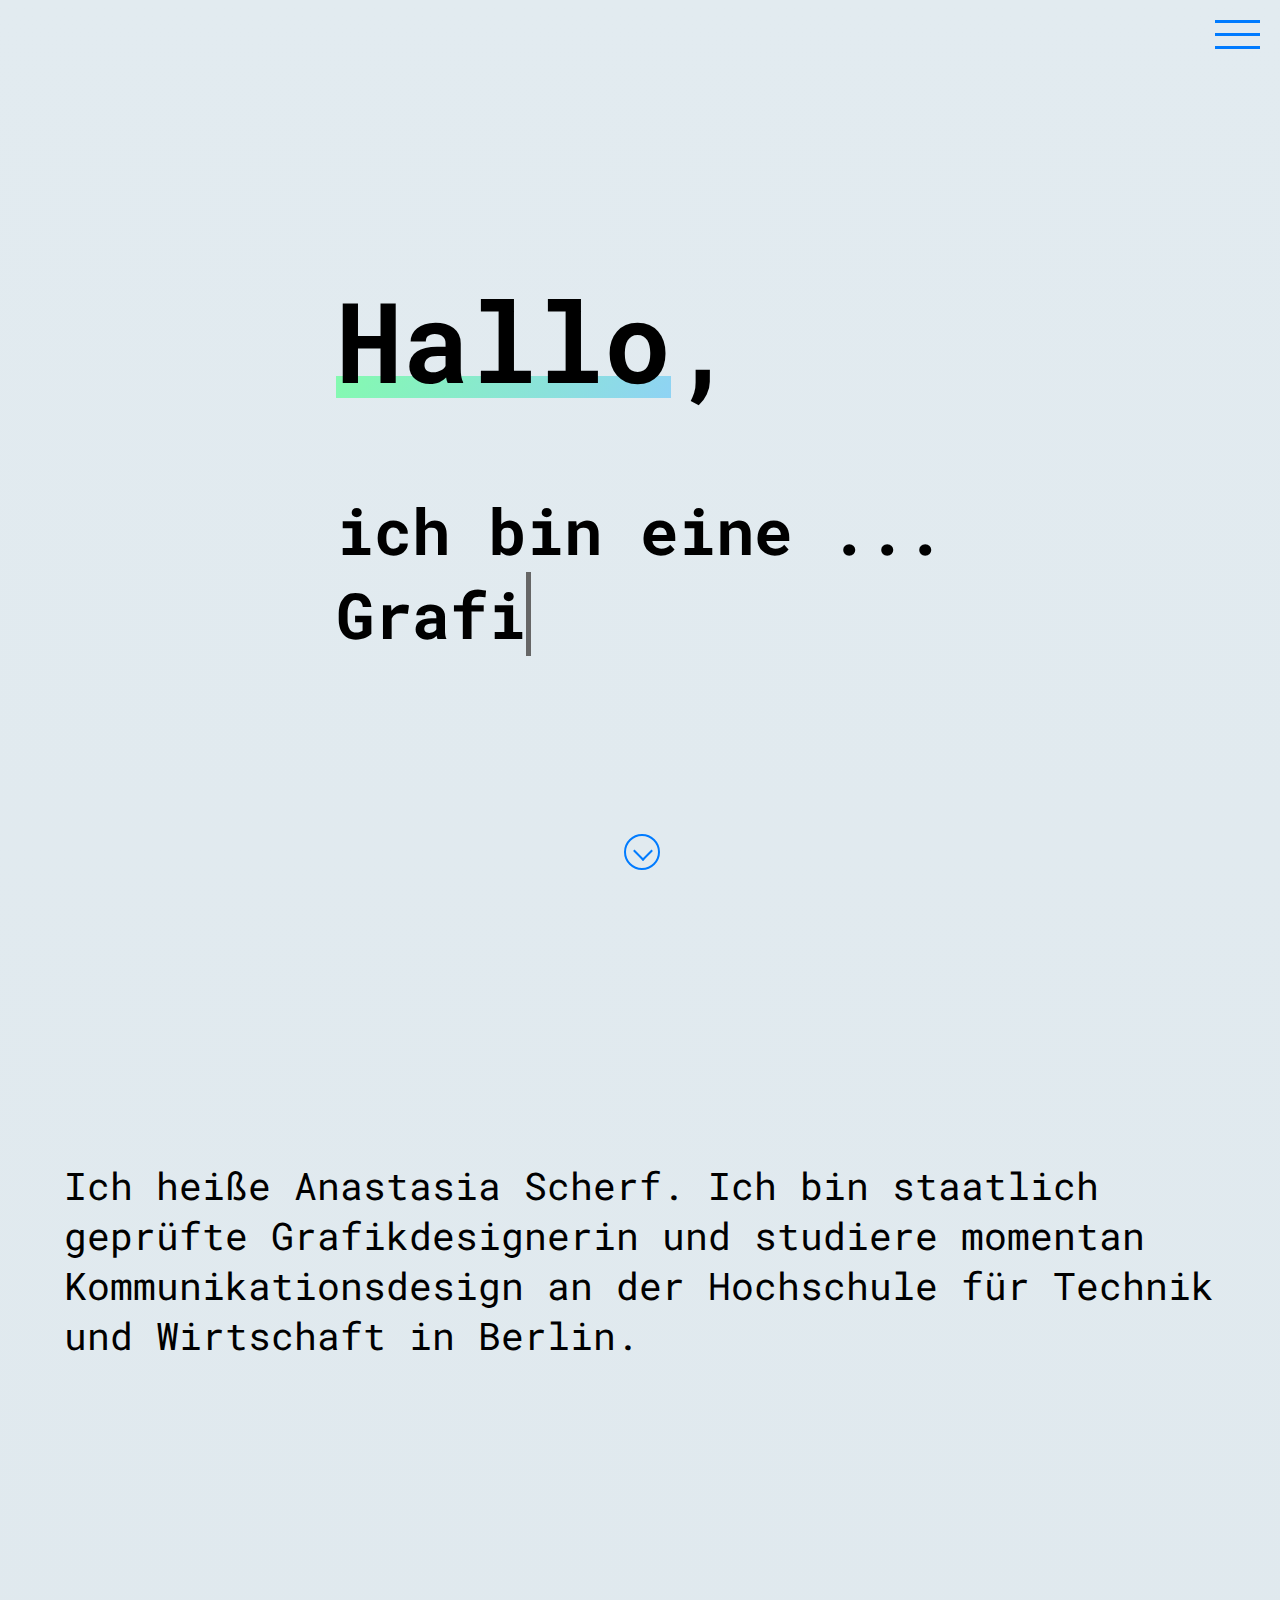
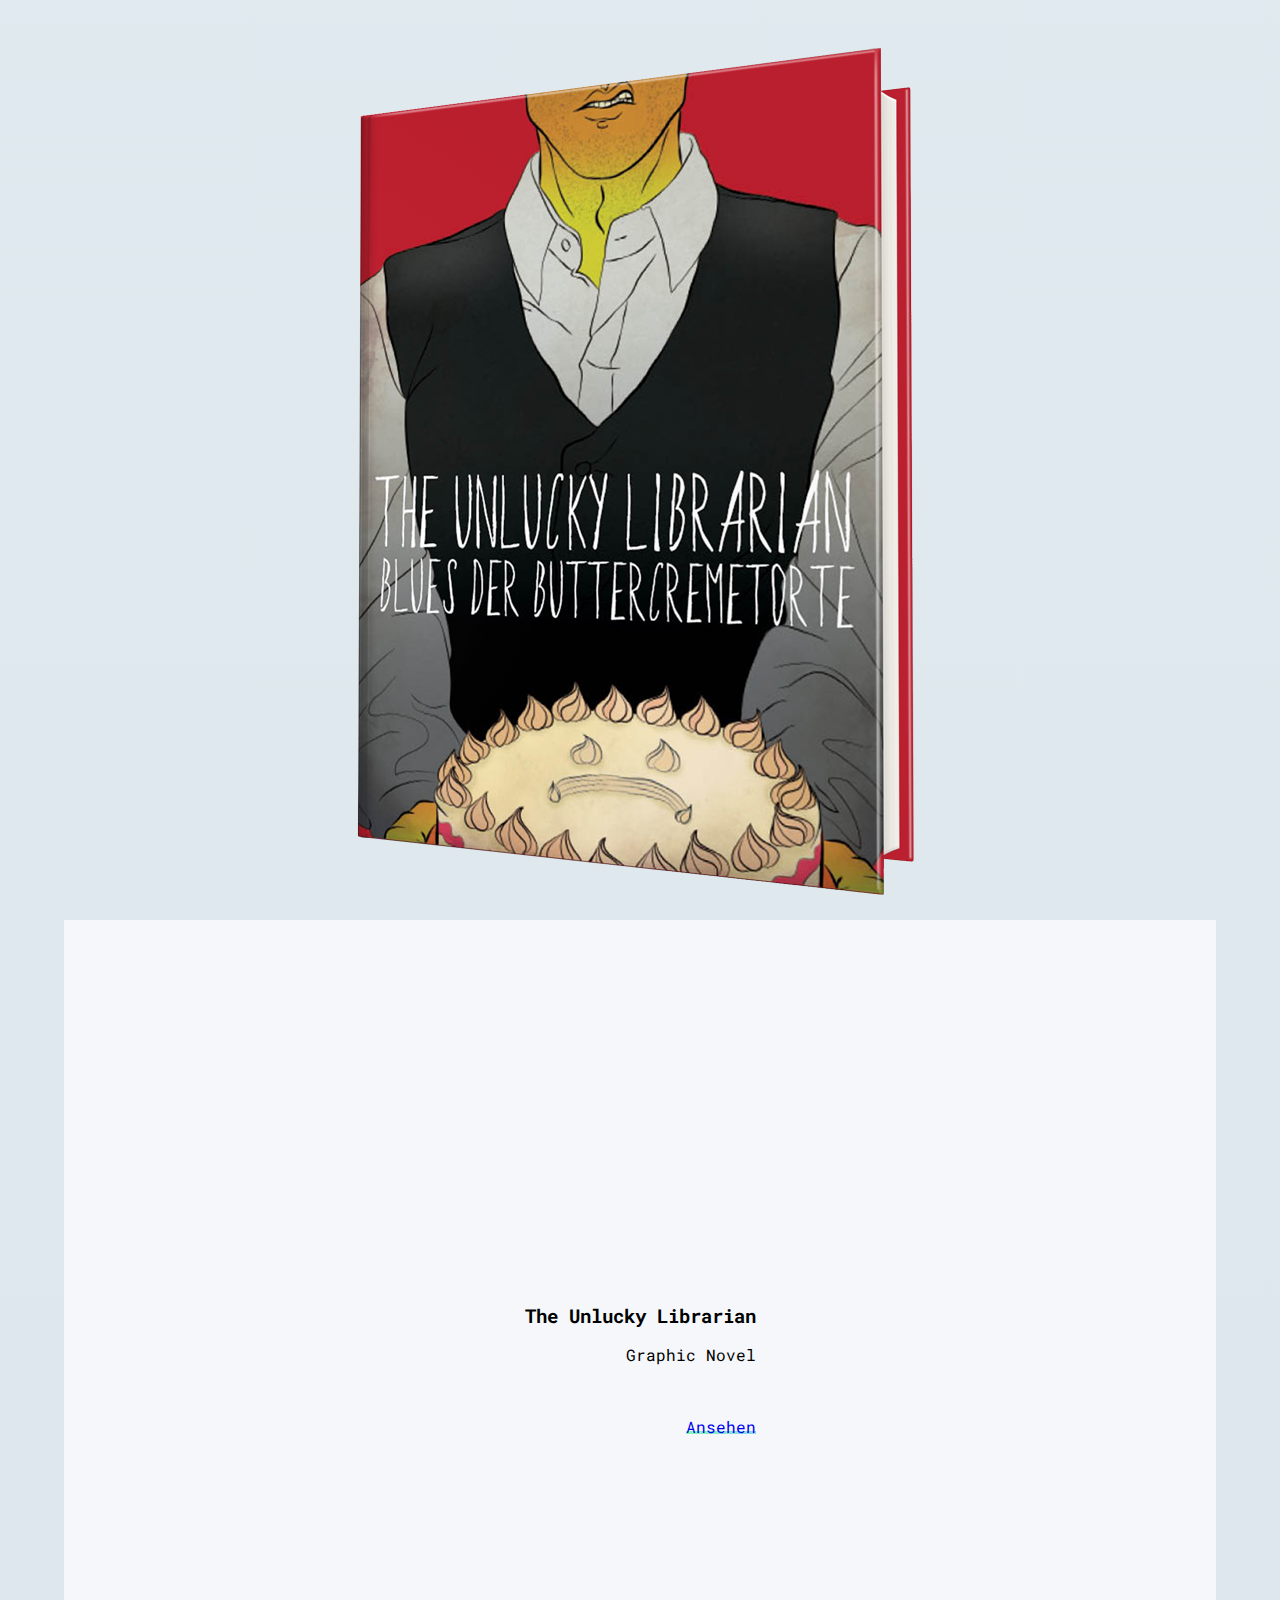
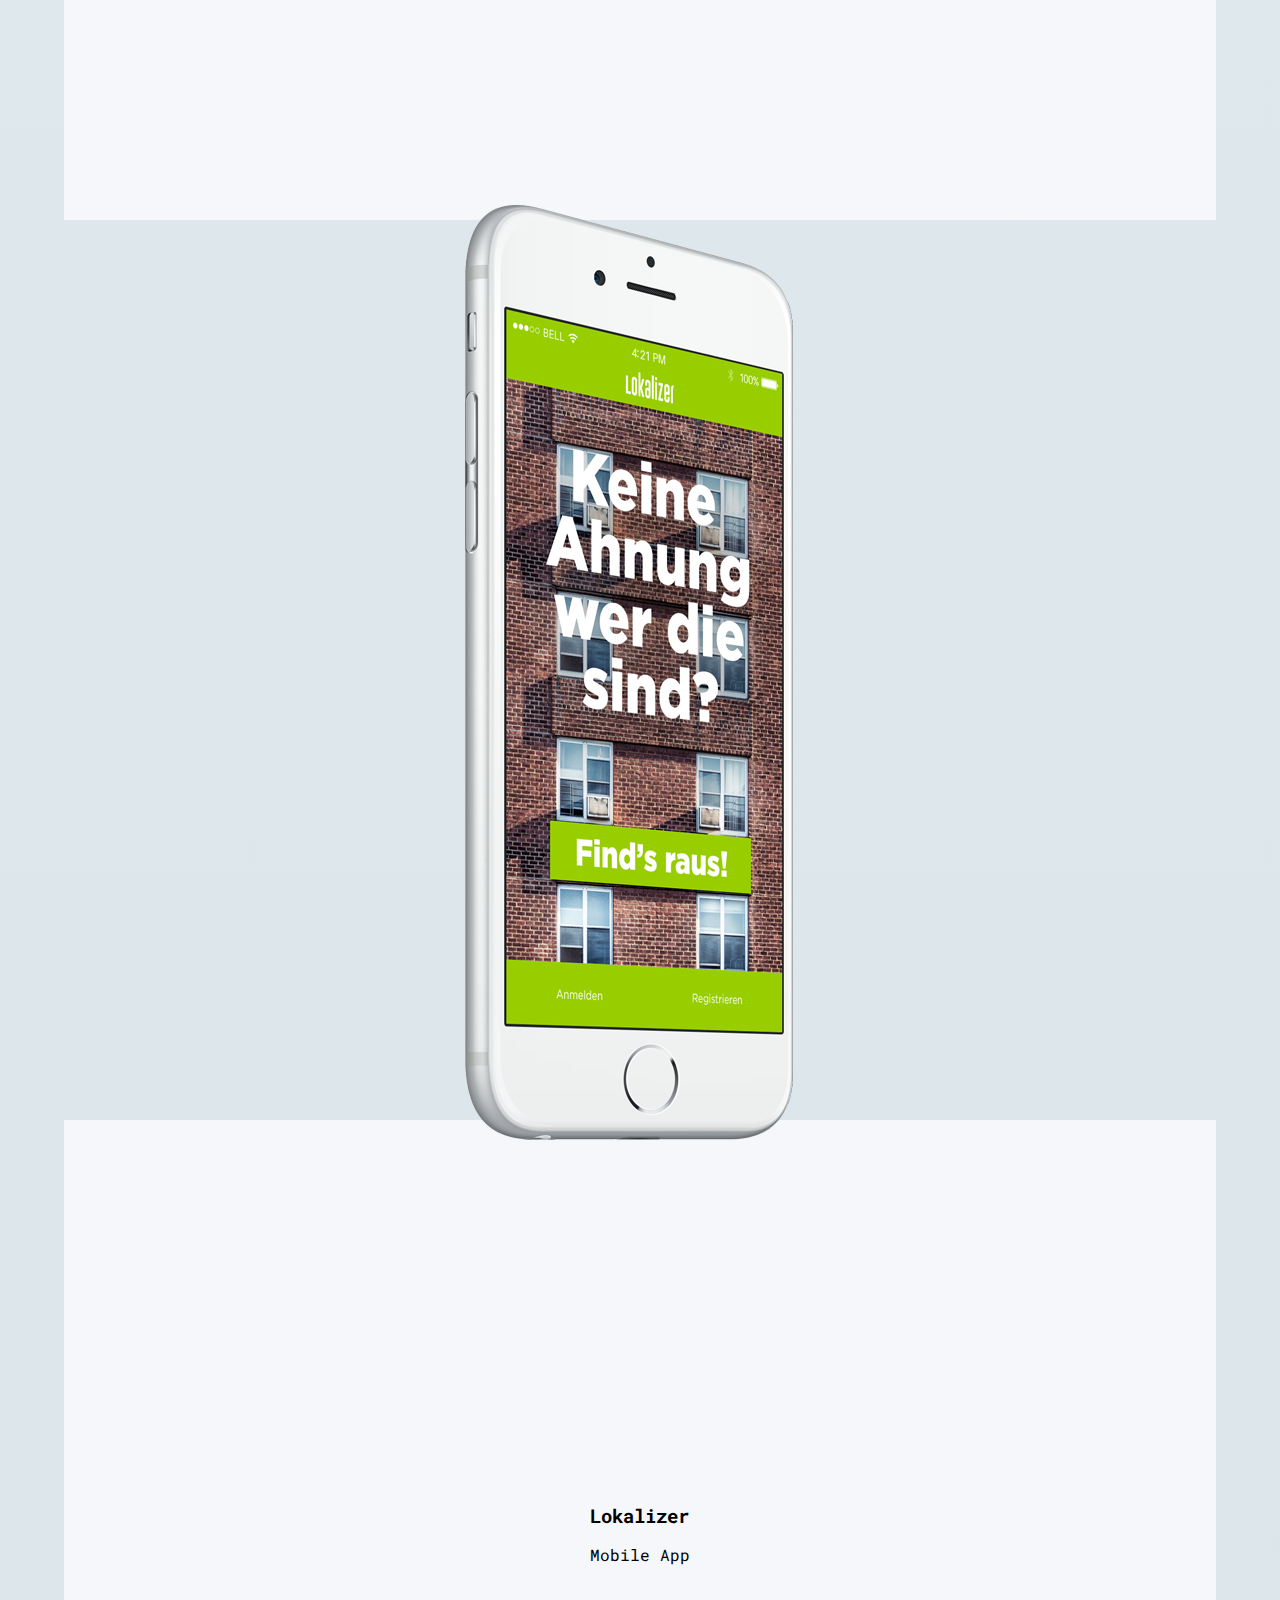
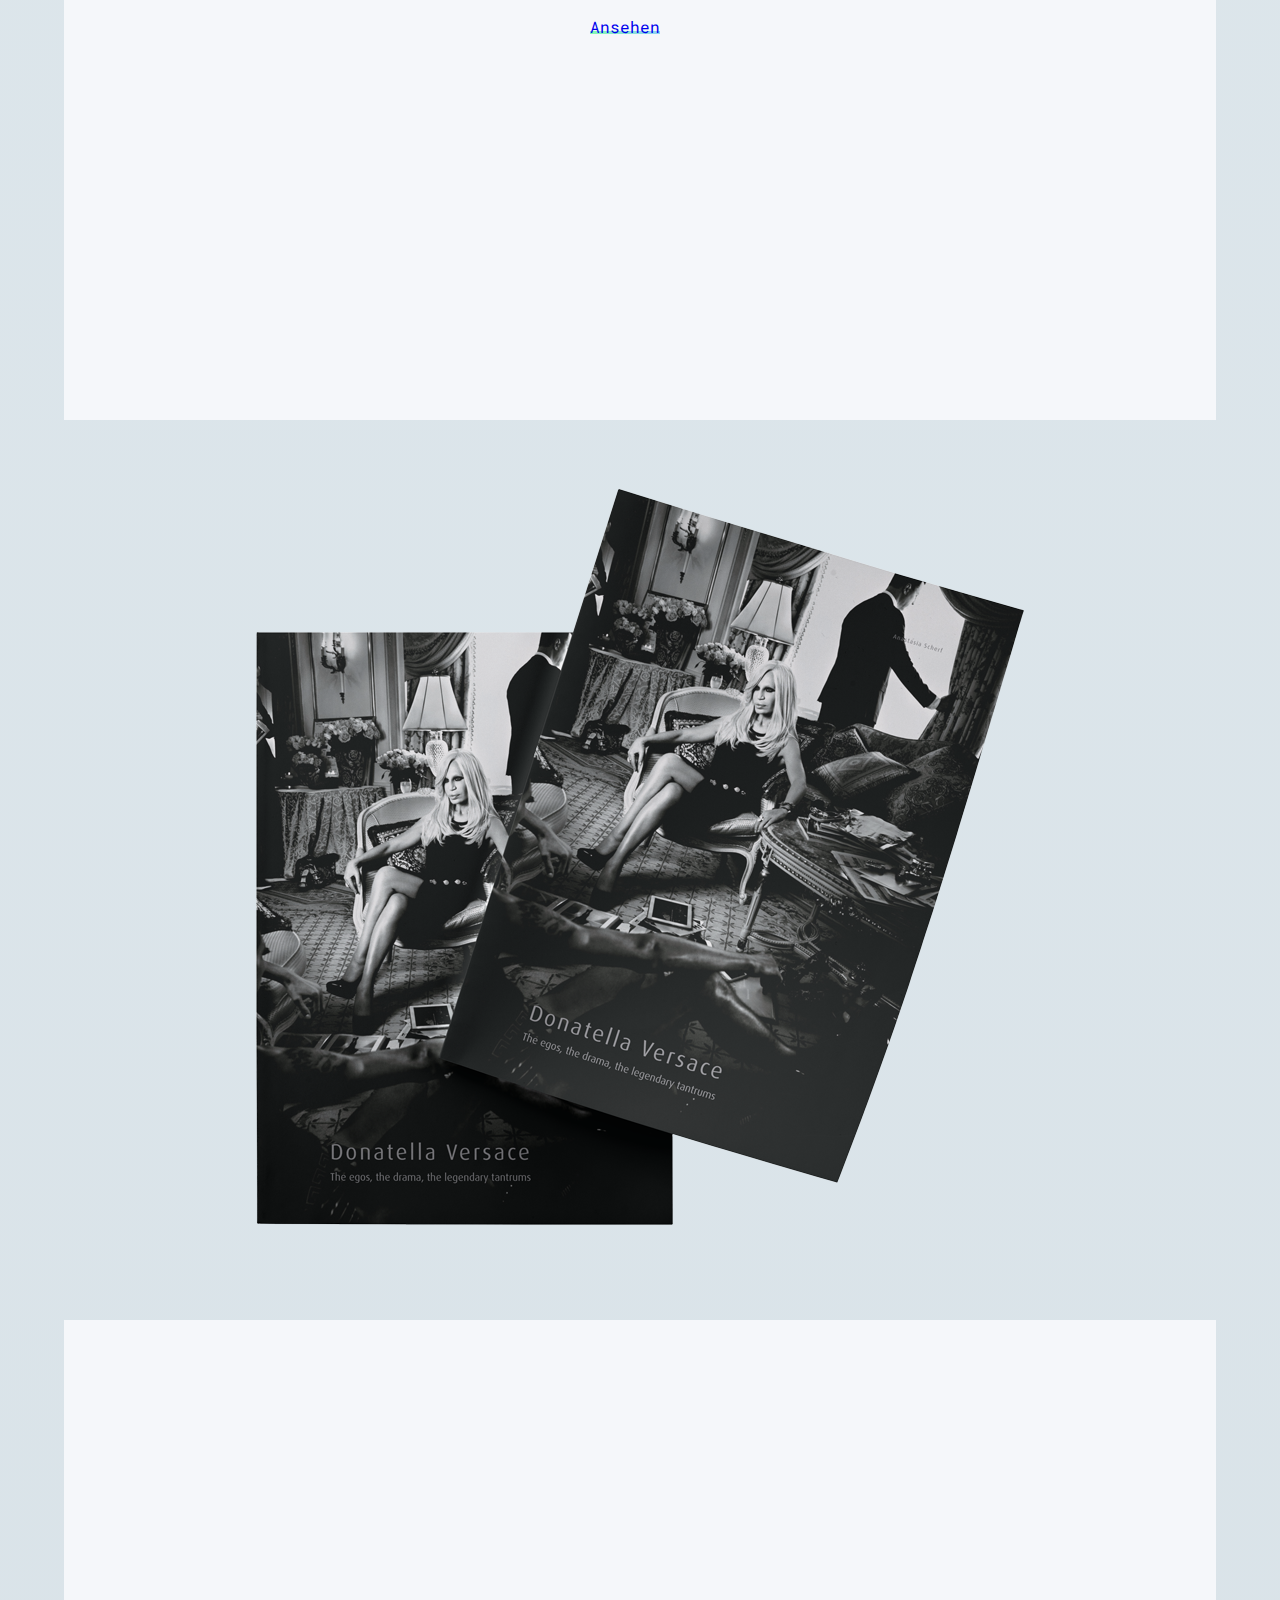
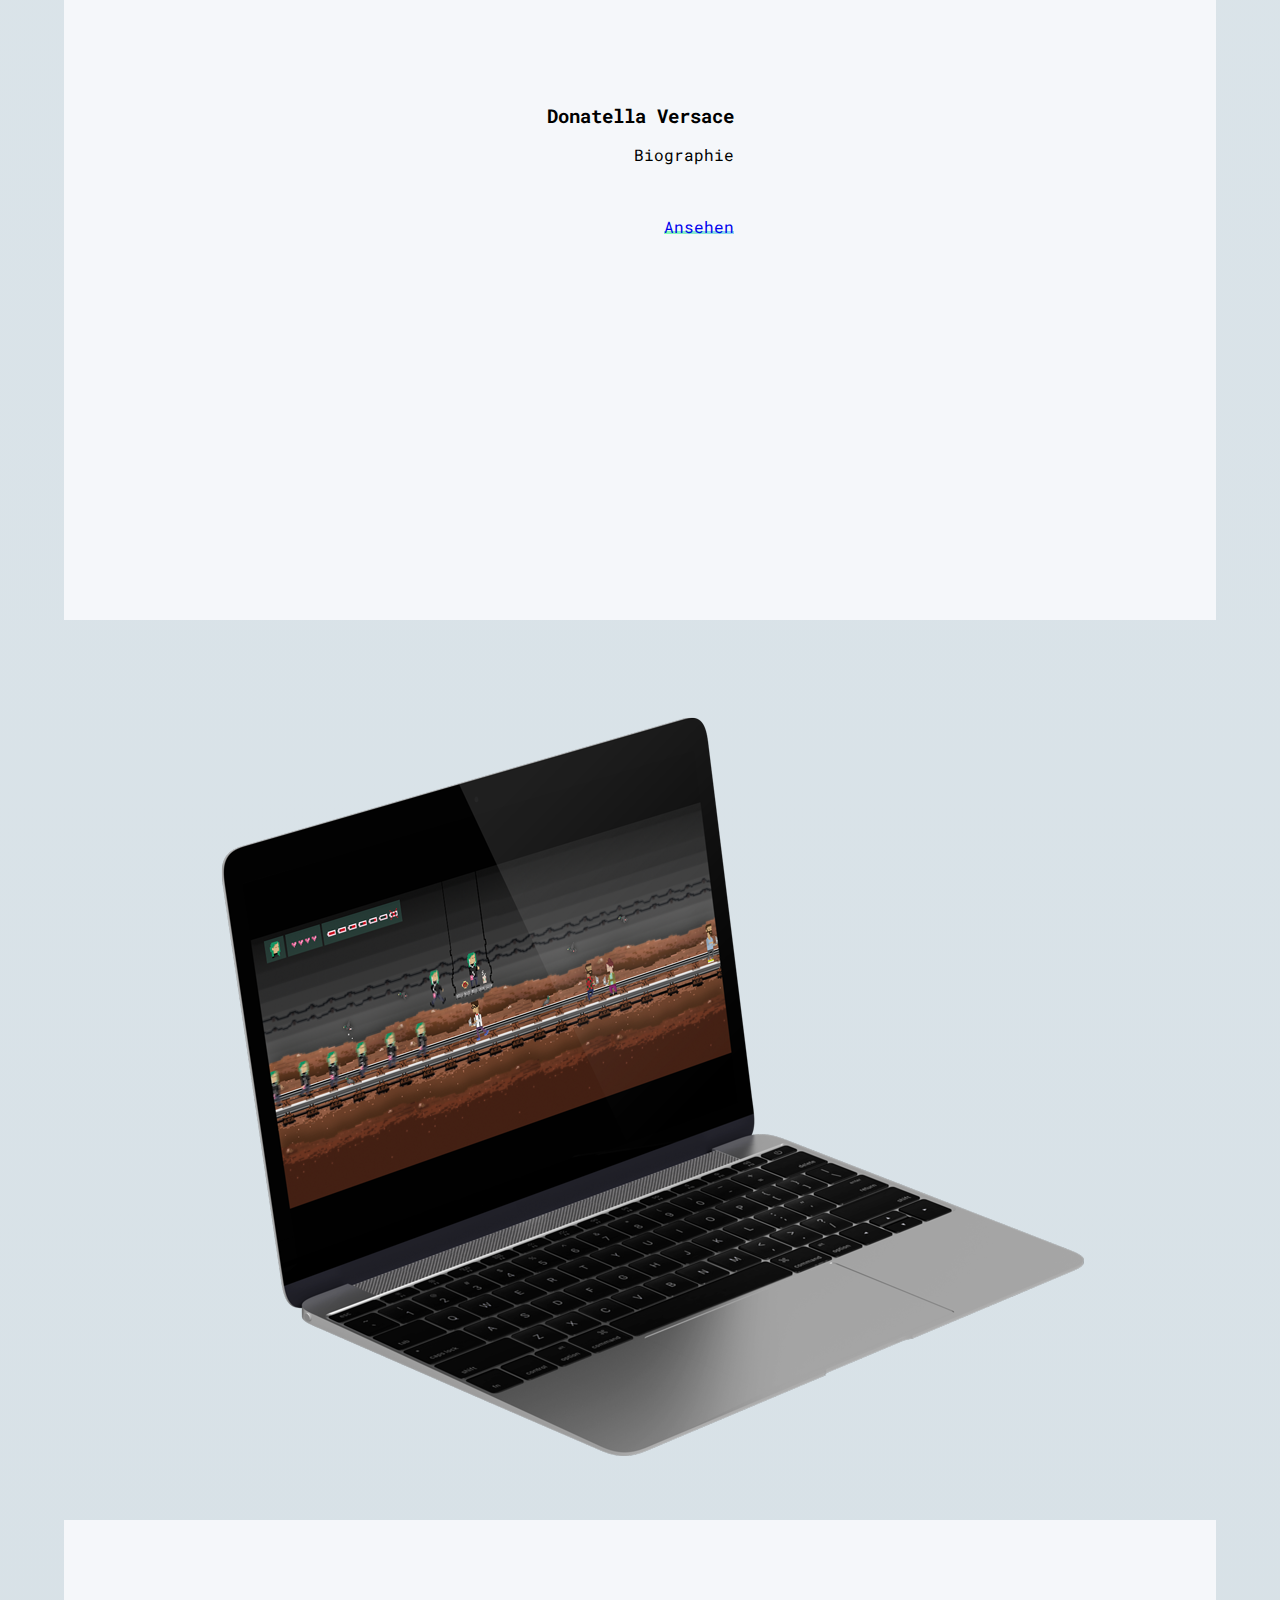
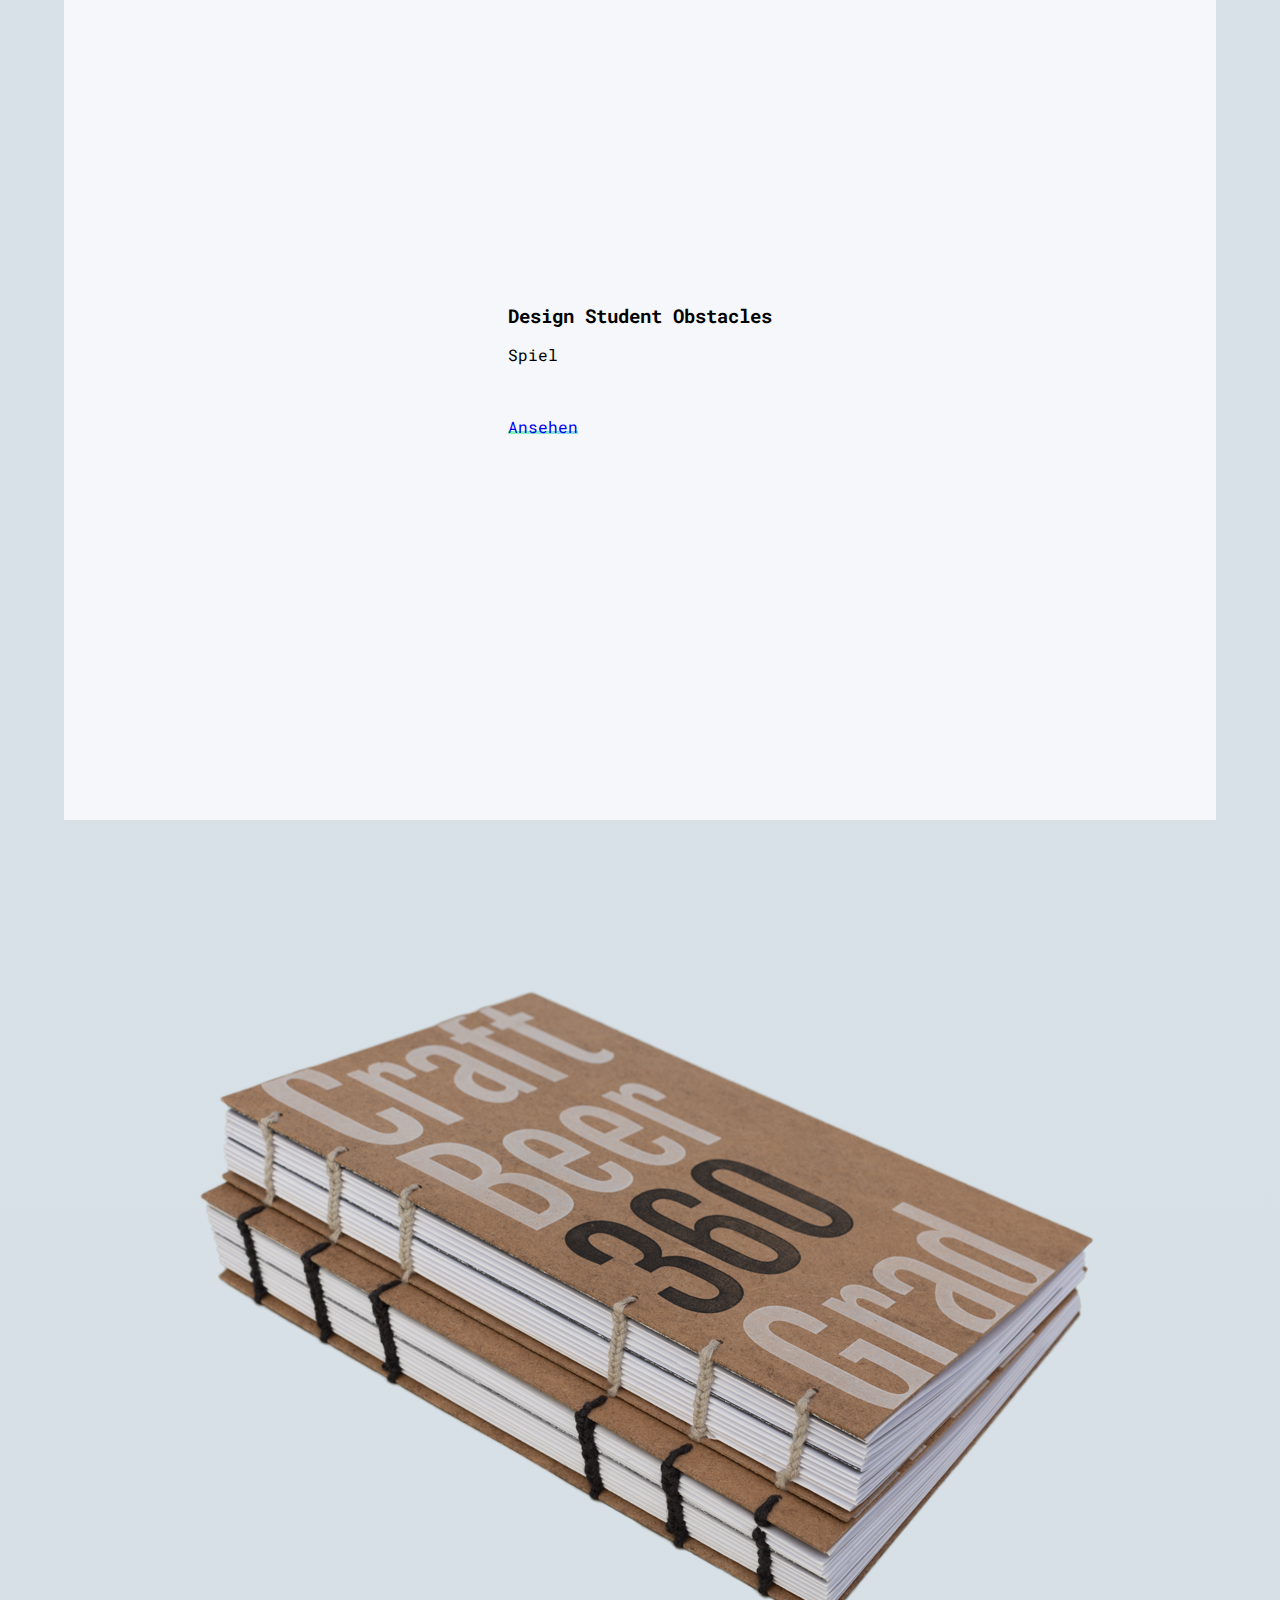
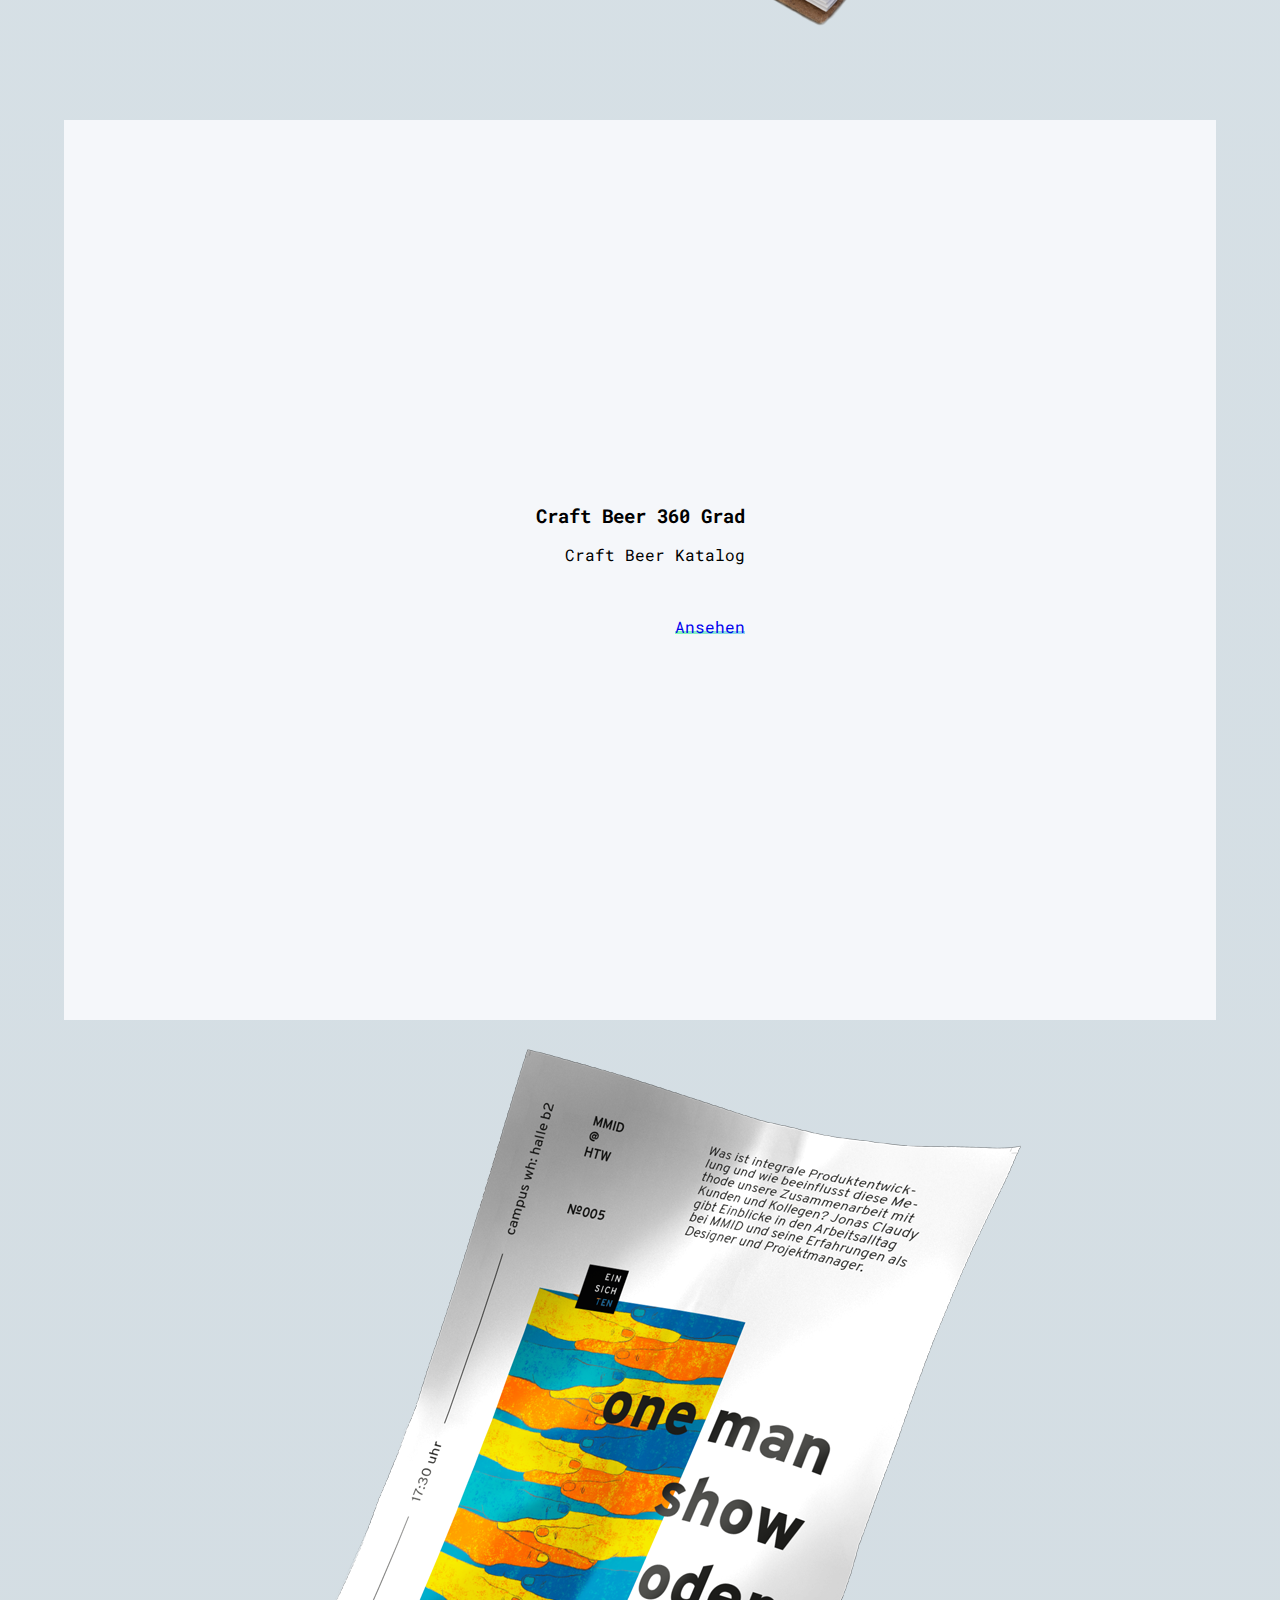
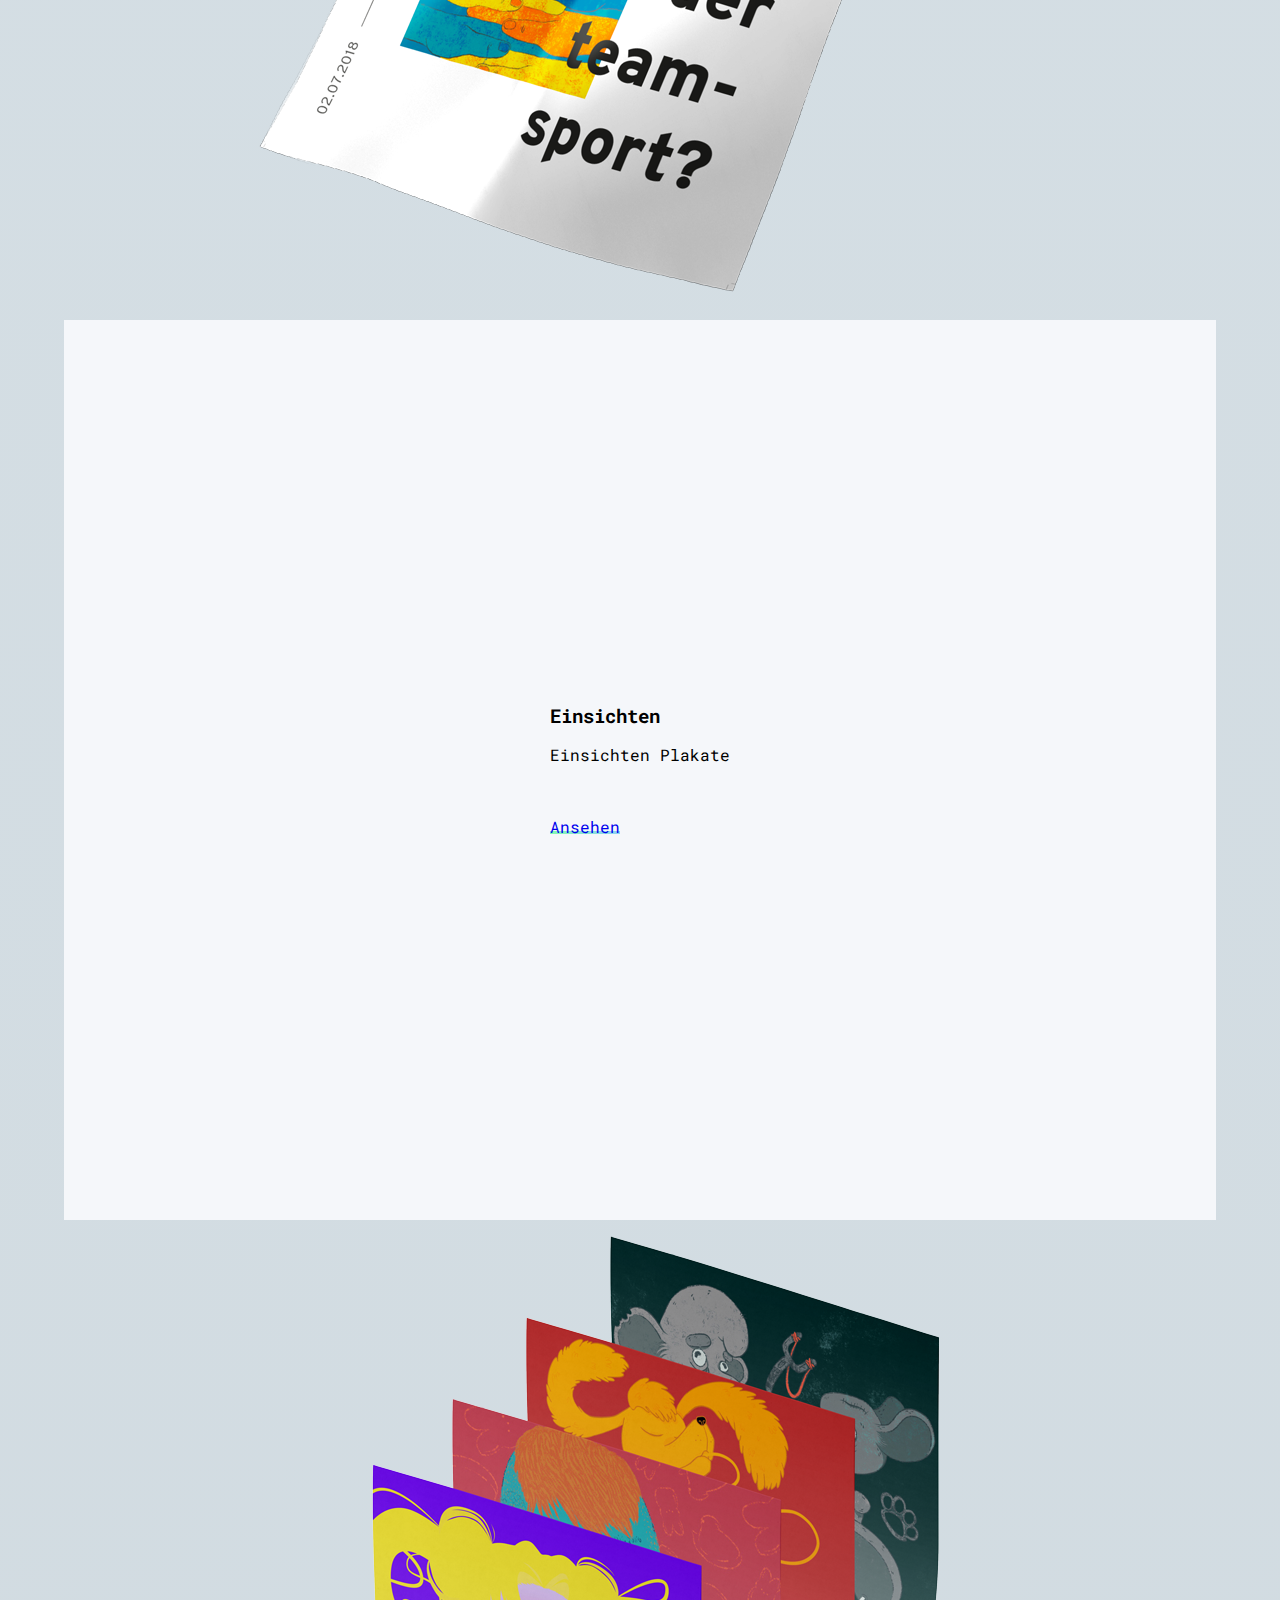
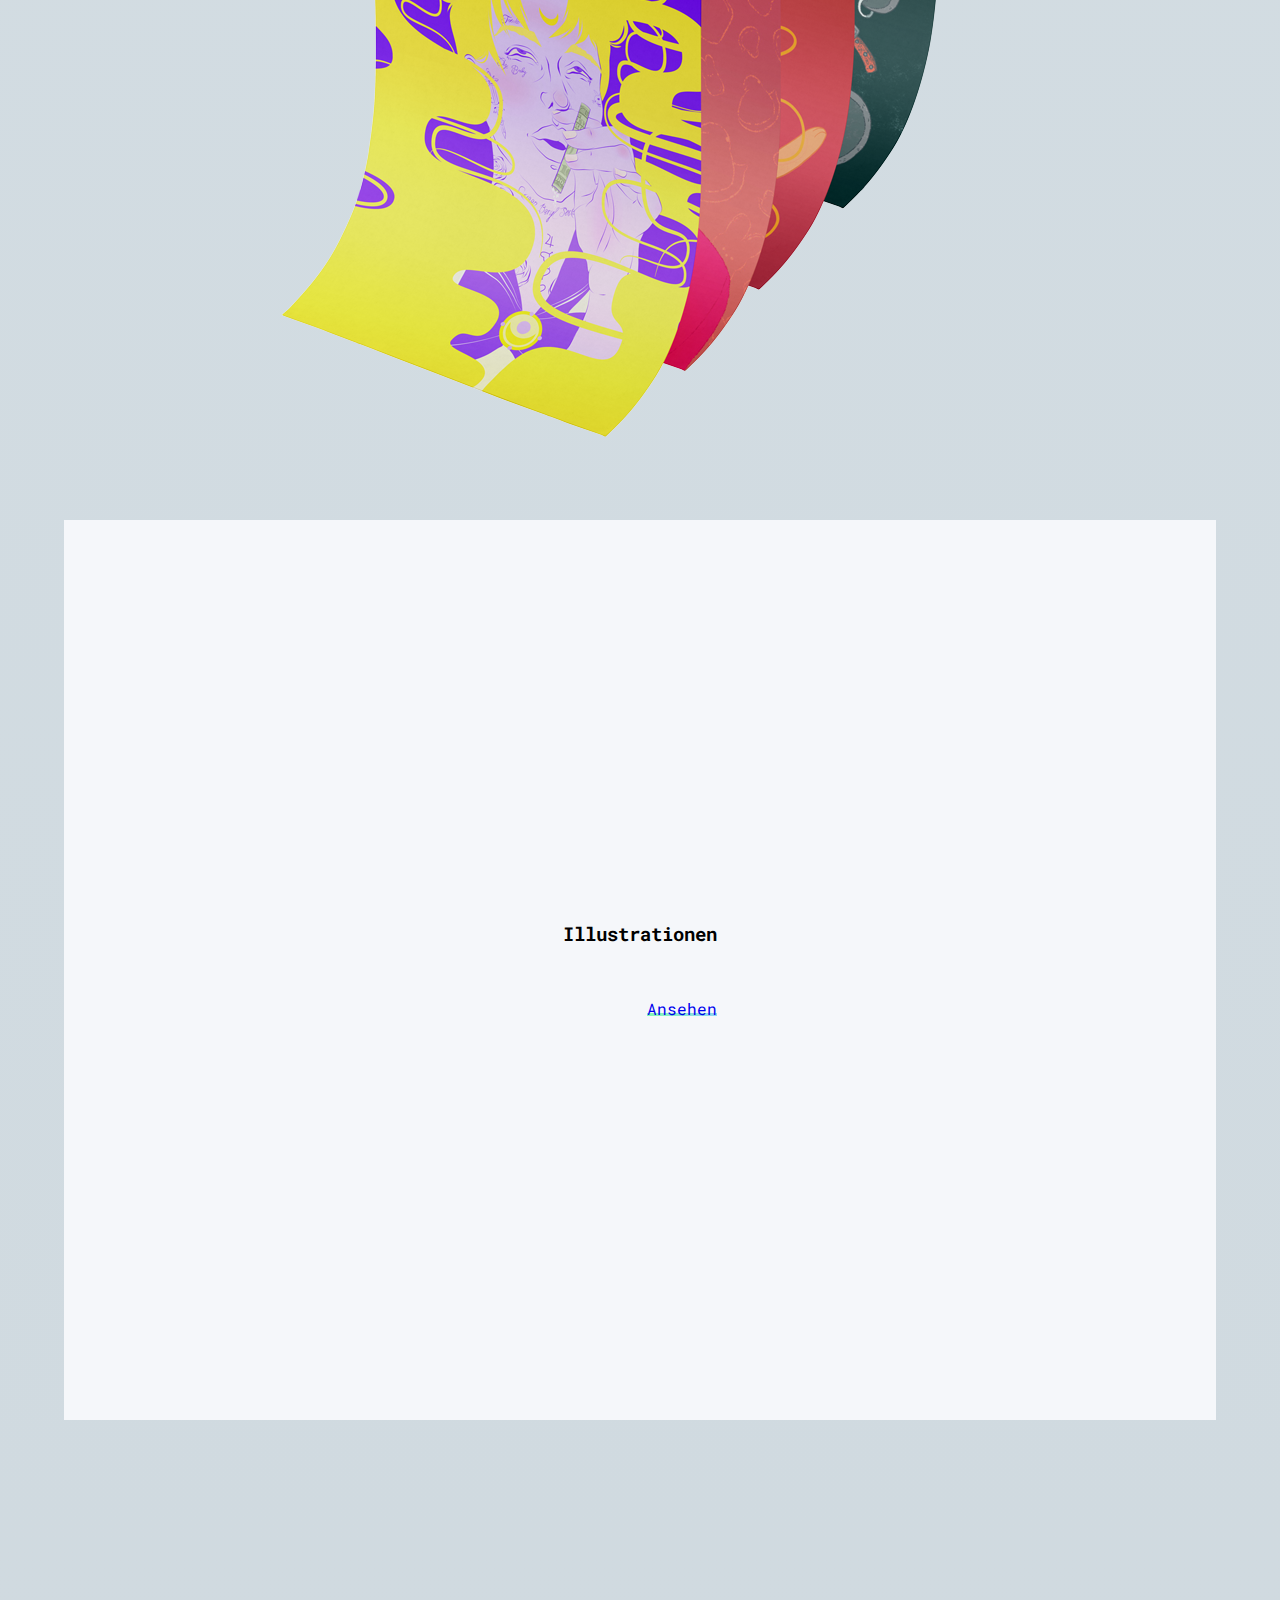
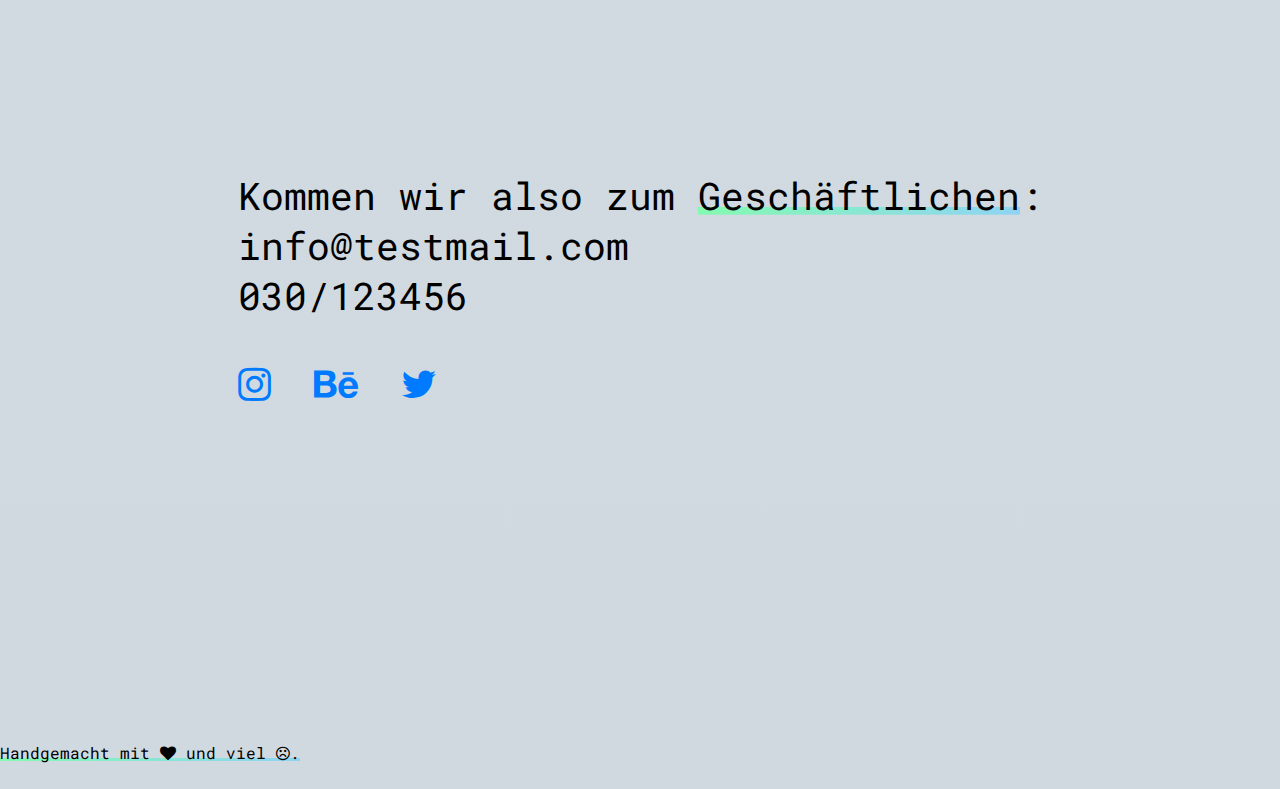
==== commit 32c4e4b9: "added einsichten added illus" ====
--- a/index.html
+++ b/index.html
@@ -30,6 +30,7 @@
   </nav>
   <!-- Navigation ende -->
 
+  <!-- Hauptseiten anfang -->
   <div class="wrapper" id="wrapper">
     <!--header section-->
     <header>
@@ -155,15 +156,34 @@
       </div>
     </section>
 
+    <!--einsichten section-->
+    <section class="einsichten" id="einsichten">
+      <div class="container-fluid">
+        <div class="row">
+          <div class="col-sm-12 col-md-6 order-md-1 rightside bilder_animation">
+            <img src="img/einsichten_main.png" class="img-fluid" alt="" />
+          </div>
+          <div class="col-sm-12 col-md-6 order-md-2 leftside">
+            <div class="ueberschriften_r">
+              <h3> Einsichten </h3>
+              <p> Einsichten Plakate </p>
+              <br/>
+              <p><span class="underline--magical"><a href="einsichten.html">Ansehen</a></span></p>
+            </div>
+          </div>
+        </div>
+      </div>
+    </section>
+
     <!--illustrations section-->
     <section class="illustrationen" id="illustrationen">
       <div class="container-fluid">
         <div class="row">
-          <div class="col-sm-12 col-md-6 order-md-1 rightside bilder_animation">
+          <div class="col-sm-12 col-md-6 order-md-2 rightside bilder_animation">
             <img src="img/illustrationen_cover.png" class="img-fluid" alt="" />
           </div>
-          <div class="col-sm-12 col-md-6 order-md-2 leftside">
-            <div class="ueberschriften_r">
+          <div class="col-sm-12 col-md-6 order-md-1 leftside">
+            <div class="ueberschriften_l">
               <h3> Illustrationen </h3>
               <p> </p>
               <br/>
@@ -179,6 +199,7 @@
     </section> -->
     </div>
     <!--wrapper end-->
+    <!-- Hauptseiten ende -->
 
     <script src="https://code.jquery.com/jquery-3.2.1.slim.min.js" integrity="sha384-KJ3o2DKtIkvYIK3UENzmM7KCkRr/rE9/Qpg6aAZGJwFDMVNA/GpGFF93hXpG5KkN" crossorigin="anonymous"></script>
     <script src="https://cdnjs.cloudflare.com/ajax/libs/popper.js/1.12.3/umd/popper.min.js" integrity="sha384-vFJXuSJphROIrBnz7yo7oB41mKfc8JzQZiCq4NCceLEaO4IHwicKwpJf9c9IpFgh" crossorigin="anonymous"></script>
@@ -186,10 +207,11 @@
     <script src="js/nav.js"></script>
     <script src="js/jquery-2.1.3.js"></script>
     <script src="js/typer.js"></script>
-    <!--für die intro section-->
+    <!--typer für die intro section-->
 </body>
 
 <footer>
+  <!-- Kontakt im Footer anfang -->
   <section class="kontakt" id="kontakt">
     <div class="container-fluid">
       <div class="row">
@@ -213,6 +235,7 @@
       </div>
     </div>
   </section>
+  <!-- Kontakt im Footer ende -->
 </footer>
 
 </html>
--- a/css/stylesheet.css
+++ b/css/stylesheet.css
@@ -203,6 +203,10 @@
   height: 100%;
 }
 
+.einsichten {
+  height: 100%;
+}
+
 .illustrationen {
   height: 100%;
 }
@@ -337,6 +341,10 @@
   margin-bottom: 30px;
 }
 
+.einsichten_hintergrund {
+  background-image: linear-gradient(135deg, #fdfcfb 0%, #e2d1c3 100%);
+}
+
 .illu_hintergrund {
   background-image: linear-gradient(to top, #cfd9df 0%, #434343 30%, black 100%);
   color: white;
